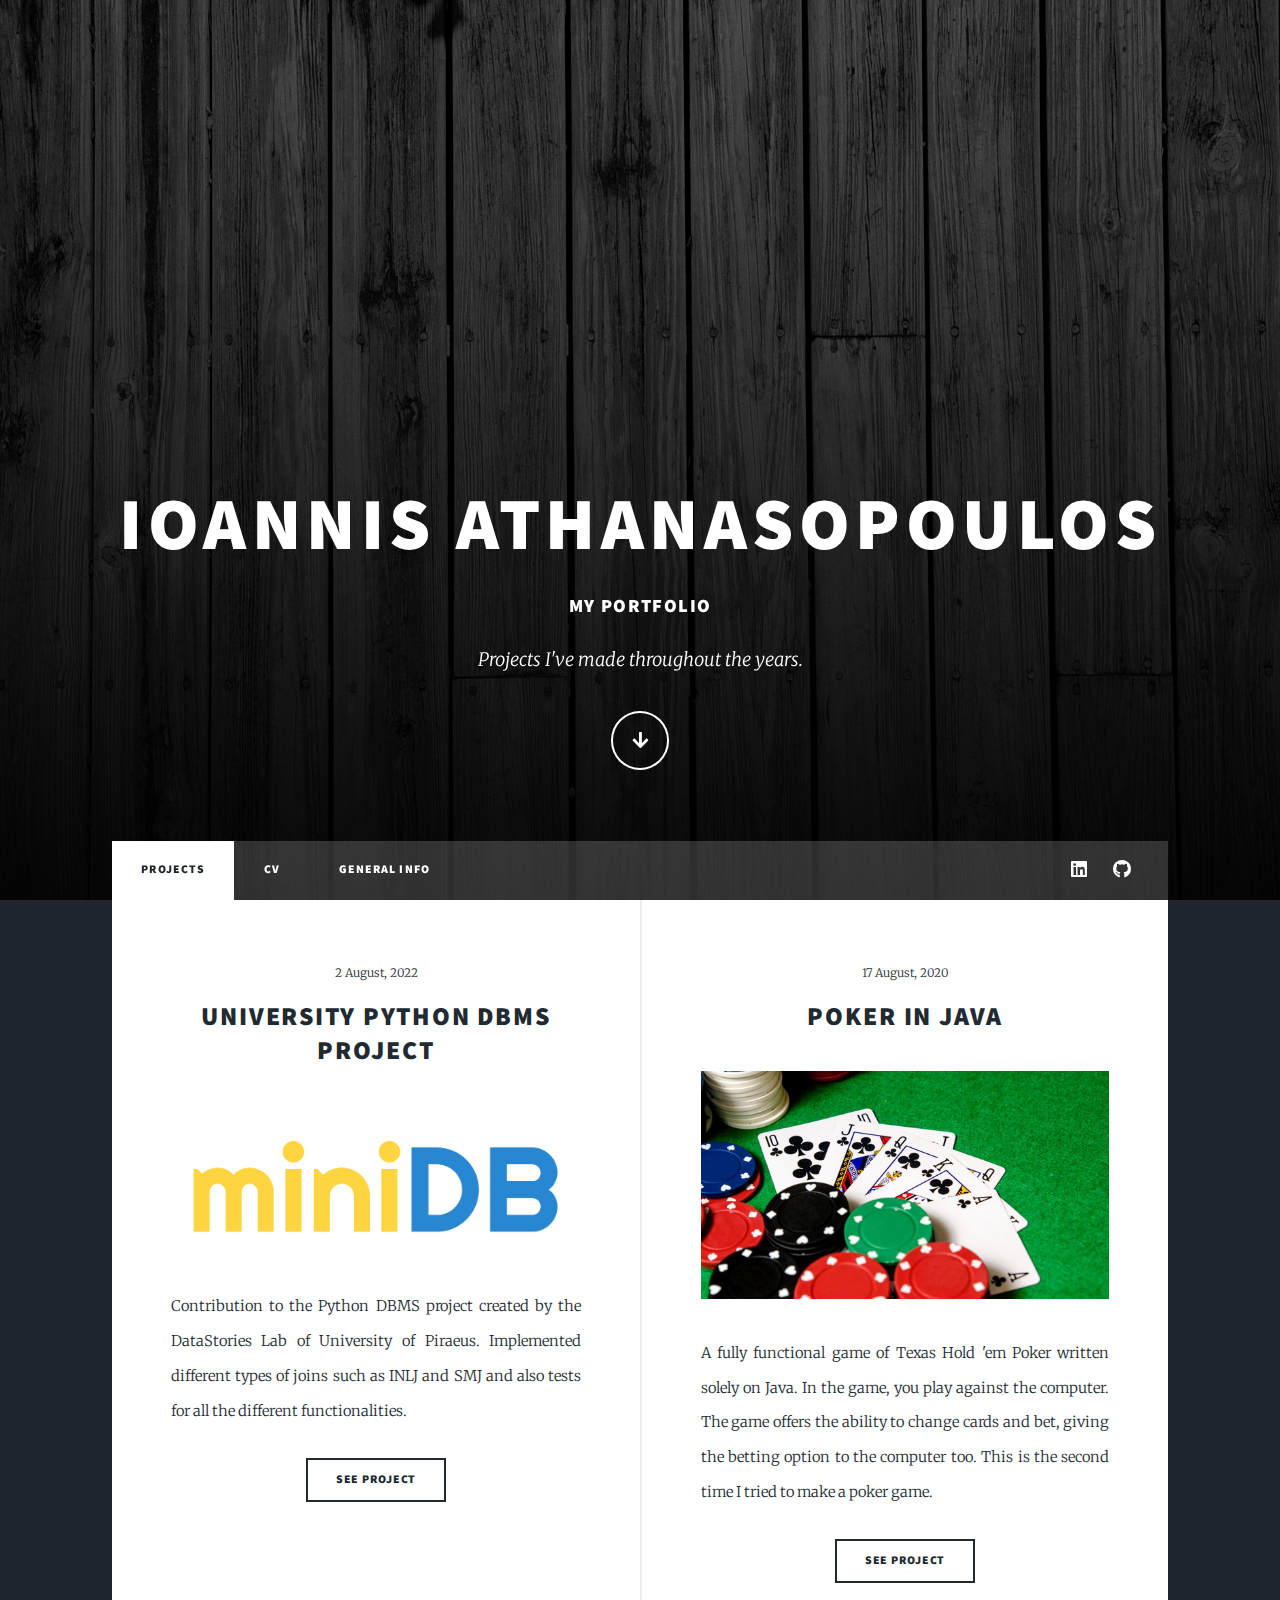
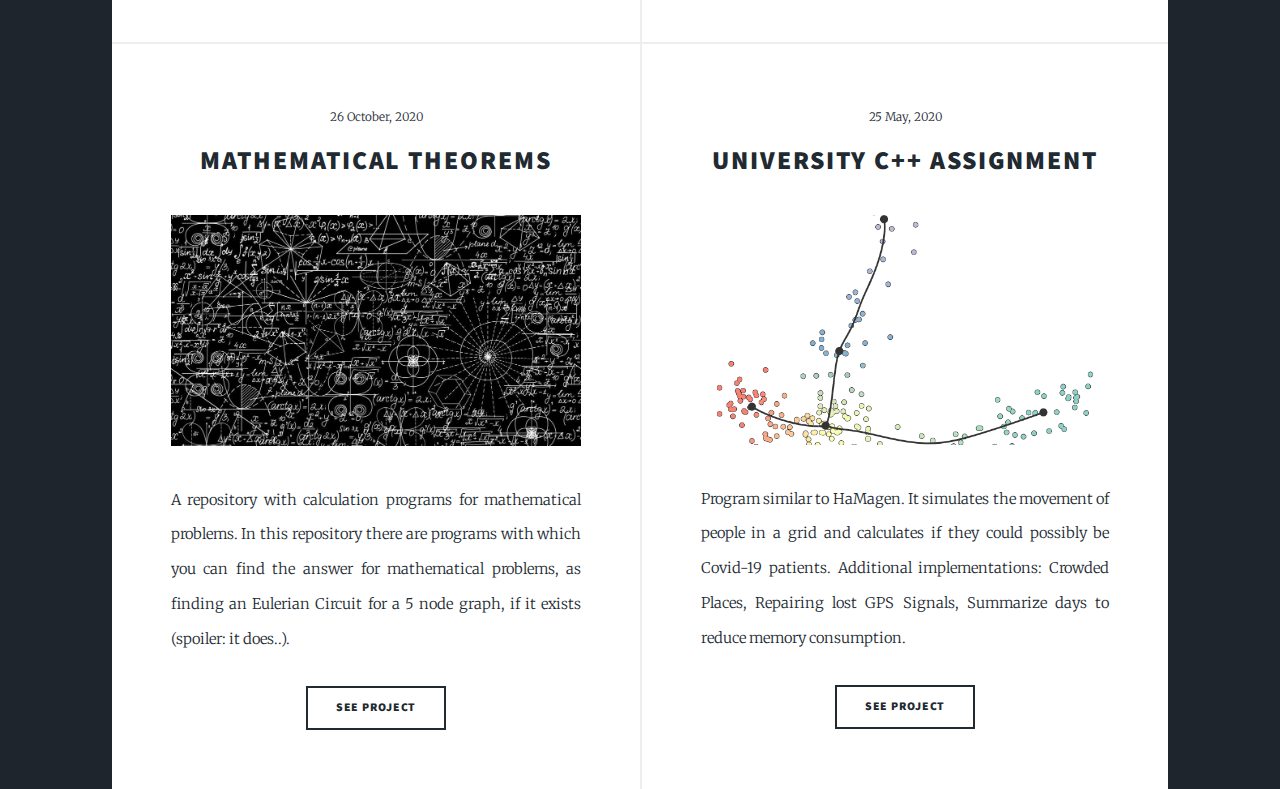
==== index.html @ 4729e1e9 "Update index.html" ====
<!DOCTYPE HTML>
<html>
	<head>
		<title>Ioannis Athanasopoulos</title>
		<meta charset="utf-8" />
		<meta name="viewport" content="width=device-width, initial-scale=1, user-scalable=no" />
		<link rel="stylesheet" href="assets/css/main.css" />
		<noscript><link rel="stylesheet" href="assets/css/noscript.css" /></noscript>
	</head>
	<style type="text/css">
		/* Hide scrollbar for Chrome, Safari and Opera */
		html::-webkit-scrollbar {
		display: none;
		}

		/* Hide scrollbar for IE, Edge and Firefox */
		html {
		-ms-overflow-style: none;  /* IE and Edge */
		scrollbar-width: none;  /* Firefox */
		}
	  </style>
	<body class="is-preload">
			<div id="wrapper" class="fade-in">
					<div id="intro">
						<h1>Ioannis Athanasopoulos</h1>
						<h3>My portfolio</h3>
						<p>Projects I've made throughout the years.</p>
						<ul class="actions">
							<li><a href="#header" class="button icon solid solo fa-arrow-down scrolly">Continue</a></li>
						</ul>
					</div>
				<!-- Header -->
				<header id="header">
					<a href="#email" class="logo">Contact me</a>
				</header>

				<!-- Nav -->
					<nav id="nav">
						<ul class="links">
							<li class="active"><a href="index.html">Projects</a></li>
							<li><a href="cv.html">CV</a></li>
							<li><a href="info.html">General Info</a></li>
						</ul>
						<ul class="icons">
							<li><a href="https://www.linkedin.com/in/ioannis-athanasopoulos-3095201b3/" target="_blank" rel="noopener noreferrer" class="icon brands fa-linkedin"><span class="label">LinkedIn</span></a></li>
							<li><a href="https://github.com/John-Athanasopoulos" target="_blank" rel="noopener noreferrer" class="icon brands fa-github"><span class="label">GitHub</span></a></li>
						</ul>
					</nav>

				<!-- Main -->
					<div id="main">
						<!-- Posts -->
							<section class="posts">
								<article>
									<header>
										<span class="date">2 August, 2022</span>
										<h2><a href="https://github.com/John-Athanasopoulos/miniDB" target="_blank" rel="noopener noreferrer">University Python DBMS Project</a></h2>
									</header>
									<a href="https://github.com/John-Athanasopoulos/miniDB" target="_blank" rel="noopener noreferrer" class="image fit"><img src="images/miniDB.png" alt="" /></a>
									<p>Contribution to the Python DBMS project created by the DataStories Lab of University of Piraeus. Implemented different types of joins such as INLJ and SMJ and also tests for all the different functionalities.</p>
									<ul class="actions special">
										<li><a href="https://github.com/John-Athanasopoulos/miniDB" target="_blank" rel="noopener noreferrer" class="button">See Project</a></li>
									</ul>
								</article>
								<article>
									<header>
										<span class="date">17 August, 2020</span>
										<h2><a href="https://github.com/John-Athanasopoulos/Java-Poker" target="_blank" rel="noopener noreferrer">Poker in Java</h2>
									</header>
									<a href="https://github.com/John-Athanasopoulos/Java-Poker" class="image fit" target="_blank" rel="noopener noreferrer"><img src="images/javapoker.jfif" alt="" /></a>
									<p>A fully functional game of Texas Hold 'em Poker written solely on Java. In the game, you play against the computer. The game offers the ability to change cards and bet, giving the betting option to the computer too. This is the second time I tried to make a poker game.</p>
									<ul class="actions special">
										<li><a href="https://github.com/John-Athanasopoulos/Java-Poker" class="button" target="_blank" rel="noopener noreferrer">See Project</a></li>
									</ul>
								</article>
								<article>
									<header>
										<span class="date">26 October, 2020</span>
										<h2><a href="https://github.com/John-Athanasopoulos/Mathematical-Problems" target="_blank" rel="noopener noreferrer">Mathematical Theorems</a></h2>
									</header>
									<a href="https://github.com/John-Athanasopoulos/Mathematical-Problems" target="_blank" rel="noopener noreferrer" class="image fit"><img src="images/pythonmaths.jfif" alt="" /></a>
									<p>A repository with calculation programs for mathematical problems. In this repository there are programs with which you can find the answer for mathematical problems, as finding an Eulerian Circuit for a 5 node graph, if it exists (spoiler: it does..).</p>
									<ul class="actions special">
										<li><a href="https://github.com/John-Athanasopoulos/Mathematical-Problems" target="_blank" rel="noopener noreferrer" class="button">See Project</a></li>
									</ul>
								</article>
								<article>
									<header>
										<span class="date">25 May, 2020</span>
										<h2><a target="_blank" rel="noopener noreferrer" href="https://github.com/John-Athanasopoulos/Hamagen_copy">University C++ Assignment</a></h2>
									</header>
									<a href="https://github.com/John-Athanasopoulos/Hamagen_copy" target="_blank" rel="noopener noreferrer" class="image fit"><img src="images/cpphamagen.png" alt="" /></a>
									<p>Program similar to HaMagen. It simulates the movement of people in a grid and calculates if they could possibly be Covid-19 patients. Additional implementations: Crowded Places, Repairing lost GPS Signals, Summarize days to reduce memory consumption.</p>
									<ul class="actions special">
										<li><a href="https://github.com/John-Athanasopoulos/Hamagen_copy" target="_blank" rel="noopener noreferrer" class="button">See Project</a></li>
									</ul>
								</article>
							</section>
					</div>
			</div>

		<!-- Scripts -->
			<script>
				var today = new Date();
				var year = today.getFullYear();
				var mes = today.getMonth()+1;
				var dia = today.getDate();
				var fecha =dia+"/"+mes+"/"+year;
				document.getElementById("datetime").innerHTML = fecha.toLocaleString();
			</script>
			<script src="assets/js/jquery.min.js"></script>
			<script src="assets/js/jquery.scrollex.min.js"></script>
			<script src="assets/js/jquery.scrolly.min.js"></script>
			<script src="assets/js/browser.min.js"></script>
			<script src="assets/js/breakpoints.min.js"></script>
			<script src="assets/js/util.js"></script>
			<script src="assets/js/main.js"></script>

	</body>
</html>
---- assets/css/main.css ----
@import url(fontawesome-all.min.css);
@import url("https://fonts.googleapis.com/css?family=Merriweather:300,700,300italic,700italic|Source+Sans+Pro:900");

/*
	Massively by HTML5 UP
	html5up.net | @ajlkn
	Free for personal and commercial use under the CCA 3.0 license (html5up.net/license)
*/

html, body, div, span, applet, object,
iframe, h1, h2, h3, h4, h5, h6, p, blockquote,
pre, a, abbr, acronym, address, big, cite,
code, del, dfn, em, img, ins, kbd, q, s, samp,
small, strike, strong, sub, sup, tt, var, b,
u, i, center, dl, dt, dd, ol, ul, li, fieldset,
form, label, legend, table, caption, tbody,
tfoot, thead, tr, th, td, article, aside,
canvas, details, embed, figure, figcaption,
footer, header, hgroup, menu, nav, output, ruby,
section, summary, time, mark, audio, video {
	margin: 0;
	padding: 0;
	border: 0;
	font-size: 100%;
	font: inherit;
	vertical-align: baseline;}

article, aside, details, figcaption, figure,
footer, header, hgroup, menu, nav, section {
	display: block;}

body {
	line-height: 1;
}

ol, ul {
	list-style: none;
}

blockquote, q {
	quotes: none;
}

	blockquote:before, blockquote:after, q:before, q:after {
		content: '';
		content: none;
	}

table {
	border-collapse: collapse;
	border-spacing: 0;
}

body {
	-webkit-text-size-adjust: none;
}

mark {
	background-color: transparent;
	color: inherit;
}

input::-moz-focus-inner {
	border: 0;
	padding: 0;
}

input, select, textarea {
	-moz-appearance: none;
	-webkit-appearance: none;
	-ms-appearance: none;
	appearance: none;
}

/* Basic */

	@-ms-viewport {
		width: device-width;
	}

	body {
		-ms-overflow-style: scrollbar;
	}

	@media screen and (max-width: 480px) {

		html, body {
			min-width: 320px;
		}

	}

	html {
		box-sizing: border-box;
	}

	*, *:before, *:after {
		box-sizing: inherit;
	}

	body {
		background-color: #1e252d;
	}

		body.is-preload *, body.is-preload *:before, body.is-preload *:after {
			-moz-animation: none !important;
			-webkit-animation: none !important;
			-ms-animation: none !important;
			animation: none !important;
			-moz-transition: none !important;
			-webkit-transition: none !important;
			-ms-transition: none !important;
			transition: none !important;
		}

/* Type */

	html {
		font-size: 16pt;
	}

		@media screen and (max-width: 1680px) {

			html {
				font-size: 12pt;
			}

		}

		@media screen and (max-width: 1280px) {

			html {
				font-size: 11pt;
			}

		}

		@media screen and (max-width: 360px) {

			html {
				font-size: 10pt;
			}

		}

	body {
		color: #212931;
	}

	body, input, select, textarea {
		font-family: "Merriweather", Georgia, serif;
		font-weight: 300;
		font-size: 1rem;
		line-height: 2.375;
	}

	a {
		-moz-transition: color 0.2s ease-in-out, background-color 0.2s ease-in-out, border-color 0.2s ease-in-out, box-shadow 0.2s ease-in-out;
		-webkit-transition: color 0.2s ease-in-out, background-color 0.2s ease-in-out, border-color 0.2s ease-in-out, box-shadow 0.2s ease-in-out;
		-ms-transition: color 0.2s ease-in-out, background-color 0.2s ease-in-out, border-color 0.2s ease-in-out, box-shadow 0.2s ease-in-out;
		transition: color 0.2s ease-in-out, background-color 0.2s ease-in-out, border-color 0.2s ease-in-out, box-shadow 0.2s ease-in-out;
		border-bottom: dotted 1px;
		text-decoration: none;
	}

		a:hover {
			border-bottom-color: transparent;
		}

	strong, b {
		font-weight: 600;
	}

	em, i {
		font-style: italic;
	}

	p {
		text-align: justify;
		margin: 0 0 2rem 0;
	}

	h1, h2, h3, h4, h5, h6 {
		font-family: "Source Sans Pro", Helvetica, sans-serif;
		font-weight: 900;
		line-height: 1.5;
		letter-spacing: 0.075em;
		text-transform: uppercase;
		margin: 0 0 1rem 0;
	}

		h1 a, h2 a, h3 a, h4 a, h5 a, h6 a {
			border-bottom: 0;
			color: inherit;
			text-decoration: none;
		}

	h1 {
		font-size: 4rem;
		line-height: 1.1;
		margin: 0 0 2rem 0;
	}

	h2 {
		font-size: 1.75rem;
		line-height: 1.3;
		margin: 0 0 1.5rem 0;
	}

	h3 {
		font-size: 1.25rem;
		margin: 0 0 1.5rem 0;
	}

	h4 {
		font-size: 1rem;
	}

	h5 {
		font-size: 0.9rem;
	}

	h6 {
		font-size: 0.8rem;
	}

	sub {
		font-size: 0.8rem;
		position: relative;
		top: 0.5rem;
	}

	sup {
		font-size: 0.8rem;
		position: relative;
		top: -0.5rem;
	}

	blockquote {
		border-left: solid 4px;
		font-style: italic;
		margin: 0 0 2rem 0;
		padding: 0.5rem 0 0.5rem 2rem;
	}

	code {
		border: solid 2px;
		font-family: "Courier New", monospace;
		font-size: 0.9rem;
		margin: 0 0.25rem;
		padding: 0.25rem 0.65rem;
	}

	pre {
		-webkit-overflow-scrolling: touch;
		font-family: "Courier New", monospace;
		font-size: 0.9rem;
		margin: 0 0 2rem 0;
	}

		pre code {
			display: block;
			line-height: 1.75;
			padding: 1rem 1.5rem;
			overflow-x: auto;
		}

	hr {
		border: 0;
		border-bottom: solid 2px;
		margin: 3rem 0;
	}

		hr.major {
			margin: 5rem 0;
		}

	.align-left {
		text-align: left;
	}

	.align-center {
		text-align: center;
	}

	.align-right {
		text-align: right;
	}

	input, select, textarea {
		color: #212931;
	}

	a {
		color: #212931;
		border-bottom-color: rgba(33, 41, 49, 0.5);
	}

		a:hover {
			border-bottom-color: transparent;
			color: #18bfef !important;
		}

	strong, b {
		color: #212931;
	}

	h1, h2, h3, h4, h5, h6 {
		color: #212931;
	}

	blockquote {
		border-left-color: #eeeeee;
	}

	code {
		background: rgba(220, 220, 220, 0.25);
		border-color: #eeeeee;
	}

	hr {
		border-bottom-color: #eeeeee;
	}

/* Row */

	.row {
		display: flex;
		flex-wrap: wrap;
		box-sizing: border-box;
		align-items: stretch;
	}

		.row > * {
			box-sizing: border-box;
		}

		.row.gtr-uniform > * > :last-child {
			margin-bottom: 0;
		}

		.row.aln-left {
			justify-content: flex-start;
		}

		.row.aln-center {
			justify-content: center;
		}

		.row.aln-right {
			justify-content: flex-end;
		}

		.row.aln-top {
			align-items: flex-start;
		}

		.row.aln-middle {
			align-items: center;
		}

		.row.aln-bottom {
			align-items: flex-end;
		}

		.row > .imp {
			order: -1;
		}

		.row > .col-1 {
			width: 8.33333%;
		}

		.row > .off-1 {
			margin-left: 8.33333%;
		}

		.row > .col-2 {
			width: 16.66667%;
		}

		.row > .off-2 {
			margin-left: 16.66667%;
		}

		.row > .col-3 {
			width: 25%;
		}

		.row > .off-3 {
			margin-left: 25%;
		}

		.row > .col-4 {
			width: 33.33333%;
		}

		.row > .off-4 {
			margin-left: 33.33333%;
		}

		.row > .col-5 {
			width: 41.66667%;
		}

		.row > .off-5 {
			margin-left: 41.66667%;
		}

		.row > .col-6 {
			width: 50%;
		}

		.row > .off-6 {
			margin-left: 50%;
		}

		.row > .col-7 {
			width: 58.33333%;
		}

		.row > .off-7 {
			margin-left: 58.33333%;
		}

		.row > .col-8 {
			width: 66.66667%;
		}

		.row > .off-8 {
			margin-left: 66.66667%;
		}

		.row > .col-9 {
			width: 75%;
		}

		.row > .off-9 {
			margin-left: 75%;
		}

		.row > .col-10 {
			width: 83.33333%;
		}

		.row > .off-10 {
			margin-left: 83.33333%;
		}

		.row > .col-11 {
			width: 91.66667%;
		}

		.row > .off-11 {
			margin-left: 91.66667%;
		}

		.row > .col-12 {
			width: 100%;
		}

		.row > .off-12 {
			margin-left: 100%;
		}

		.row.gtr-0 {
			margin-top: 0;
			margin-left: 0rem;
		}

			.row.gtr-0 > * {
				padding: 0 0 0 0rem;
			}

			.row.gtr-0.gtr-uniform {
				margin-top: 0rem;
			}

				.row.gtr-0.gtr-uniform > * {
					padding-top: 0rem;
				}

		.row.gtr-25 {
			margin-top: 0;
			margin-left: -0.375rem;
		}

			.row.gtr-25 > * {
				padding: 0 0 0 0.375rem;
			}

			.row.gtr-25.gtr-uniform {
				margin-top: -0.375rem;
			}

				.row.gtr-25.gtr-uniform > * {
					padding-top: 0.375rem;
				}

		.row.gtr-50 {
			margin-top: 0;
			margin-left: -0.75rem;
		}

			.row.gtr-50 > * {
				padding: 0 0 0 0.75rem;
			}

			.row.gtr-50.gtr-uniform {
				margin-top: -0.75rem;
			}

				.row.gtr-50.gtr-uniform > * {
					padding-top: 0.75rem;
				}

		.row {
			margin-top: 0;
			margin-left: -1.5rem;
		}

			.row > * {
				padding: 0 0 0 1.5rem;
			}

			.row.gtr-uniform {
				margin-top: -1.5rem;
			}

				.row.gtr-uniform > * {
					padding-top: 1.5rem;
				}

		.row.gtr-150 {
			margin-top: 0;
			margin-left: -2.25rem;
		}

			.row.gtr-150 > * {
				padding: 0 0 0 2.25rem;
			}

			.row.gtr-150.gtr-uniform {
				margin-top: -2.25rem;
			}

				.row.gtr-150.gtr-uniform > * {
					padding-top: 2.25rem;
				}

		.row.gtr-200 {
			margin-top: 0;
			margin-left: -3rem;
		}

			.row.gtr-200 > * {
				padding: 0 0 0 3rem;
			}

			.row.gtr-200.gtr-uniform {
				margin-top: -3rem;
			}

				.row.gtr-200.gtr-uniform > * {
					padding-top: 3rem;
				}

		@media screen and (max-width: 1680px) {

			.row {
				display: flex;
				flex-wrap: wrap;
				box-sizing: border-box;
				align-items: stretch;
			}

				.row > * {
					box-sizing: border-box;
				}

				.row.gtr-uniform > * > :last-child {
					margin-bottom: 0;
				}

				.row.aln-left {
					justify-content: flex-start;
				}

				.row.aln-center {
					justify-content: center;
				}

				.row.aln-right {
					justify-content: flex-end;
				}

				.row.aln-top {
					align-items: flex-start;
				}

				.row.aln-middle {
					align-items: center;
				}

				.row.aln-bottom {
					align-items: flex-end;
				}

				.row > .imp-xlarge {
					order: -1;
				}

				.row > .col-1-xlarge {
					width: 8.33333%;
				}

				.row > .off-1-xlarge {
					margin-left: 8.33333%;
				}

				.row > .col-2-xlarge {
					width: 16.66667%;
				}

				.row > .off-2-xlarge {
					margin-left: 16.66667%;
				}

				.row > .col-3-xlarge {
					width: 25%;
				}

				.row > .off-3-xlarge {
					margin-left: 25%;
				}

				.row > .col-4-xlarge {
					width: 33.33333%;
				}

				.row > .off-4-xlarge {
					margin-left: 33.33333%;
				}

				.row > .col-5-xlarge {
					width: 41.66667%;
				}

				.row > .off-5-xlarge {
					margin-left: 41.66667%;
				}

				.row > .col-6-xlarge {
					width: 50%;
				}

				.row > .off-6-xlarge {
					margin-left: 50%;
				}

				.row > .col-7-xlarge {
					width: 58.33333%;
				}

				.row > .off-7-xlarge {
					margin-left: 58.33333%;
				}

				.row > .col-8-xlarge {
					width: 66.66667%;
				}

				.row > .off-8-xlarge {
					margin-left: 66.66667%;
				}

				.row > .col-9-xlarge {
					width: 75%;
				}

				.row > .off-9-xlarge {
					margin-left: 75%;
				}

				.row > .col-10-xlarge {
					width: 83.33333%;
				}

				.row > .off-10-xlarge {
					margin-left: 83.33333%;
				}

				.row > .col-11-xlarge {
					width: 91.66667%;
				}

				.row > .off-11-xlarge {
					margin-left: 91.66667%;
				}

				.row > .col-12-xlarge {
					width: 100%;
				}

				.row > .off-12-xlarge {
					margin-left: 100%;
				}

				.row.gtr-0 {
					margin-top: 0;
					margin-left: 0rem;
				}

					.row.gtr-0 > * {
						padding: 0 0 0 0rem;
					}

					.row.gtr-0.gtr-uniform {
						margin-top: 0rem;
					}

						.row.gtr-0.gtr-uniform > * {
							padding-top: 0rem;
						}

				.row.gtr-25 {
					margin-top: 0;
					margin-left: -0.375rem;
				}

					.row.gtr-25 > * {
						padding: 0 0 0 0.375rem;
					}

					.row.gtr-25.gtr-uniform {
						margin-top: -0.375rem;
					}

						.row.gtr-25.gtr-uniform > * {
							padding-top: 0.375rem;
						}

				.row.gtr-50 {
					margin-top: 0;
					margin-left: -0.75rem;
				}

					.row.gtr-50 > * {
						padding: 0 0 0 0.75rem;
					}

					.row.gtr-50.gtr-uniform {
						margin-top: -0.75rem;
					}

						.row.gtr-50.gtr-uniform > * {
							padding-top: 0.75rem;
						}

				.row {
					margin-top: 0;
					margin-left: -1.5rem;
				}

					.row > * {
						padding: 0 0 0 1.5rem;
					}

					.row.gtr-uniform {
						margin-top: -1.5rem;
					}

						.row.gtr-uniform > * {
							padding-top: 1.5rem;
						}

				.row.gtr-150 {
					margin-top: 0;
					margin-left: -2.25rem;
				}

					.row.gtr-150 > * {
						padding: 0 0 0 2.25rem;
					}

					.row.gtr-150.gtr-uniform {
						margin-top: -2.25rem;
					}

						.row.gtr-150.gtr-uniform > * {
							padding-top: 2.25rem;
						}

				.row.gtr-200 {
					margin-top: 0;
					margin-left: -3rem;
				}

					.row.gtr-200 > * {
						padding: 0 0 0 3rem;
					}

					.row.gtr-200.gtr-uniform {
						margin-top: -3rem;
					}

						.row.gtr-200.gtr-uniform > * {
							padding-top: 3rem;
						}

		}

		@media screen and (max-width: 1280px) {

			.row {
				display: flex;
				flex-wrap: wrap;
				box-sizing: border-box;
				align-items: stretch;
			}

				.row > * {
					box-sizing: border-box;
				}

				.row.gtr-uniform > * > :last-child {
					margin-bottom: 0;
				}

				.row.aln-left {
					justify-content: flex-start;
				}

				.row.aln-center {
					justify-content: center;
				}

				.row.aln-right {
					justify-content: flex-end;
				}

				.row.aln-top {
					align-items: flex-start;
				}

				.row.aln-middle {
					align-items: center;
				}

				.row.aln-bottom {
					align-items: flex-end;
				}

				.row > .imp-large {
					order: -1;
				}

				.row > .col-1-large {
					width: 8.33333%;
				}

				.row > .off-1-large {
					margin-left: 8.33333%;
				}

				.row > .col-2-large {
					width: 16.66667%;
				}

				.row > .off-2-large {
					margin-left: 16.66667%;
				}

				.row > .col-3-large {
					width: 25%;
				}

				.row > .off-3-large {
					margin-left: 25%;
				}

				.row > .col-4-large {
					width: 33.33333%;
				}

				.row > .off-4-large {
					margin-left: 33.33333%;
				}

				.row > .col-5-large {
					width: 41.66667%;
				}

				.row > .off-5-large {
					margin-left: 41.66667%;
				}

				.row > .col-6-large {
					width: 50%;
				}

				.row > .off-6-large {
					margin-left: 50%;
				}

				.row > .col-7-large {
					width: 58.33333%;
				}

				.row > .off-7-large {
					margin-left: 58.33333%;
				}

				.row > .col-8-large {
					width: 66.66667%;
				}

				.row > .off-8-large {
					margin-left: 66.66667%;
				}

				.row > .col-9-large {
					width: 75%;
				}

				.row > .off-9-large {
					margin-left: 75%;
				}

				.row > .col-10-large {
					width: 83.33333%;
				}

				.row > .off-10-large {
					margin-left: 83.33333%;
				}

				.row > .col-11-large {
					width: 91.66667%;
				}

				.row > .off-11-large {
					margin-left: 91.66667%;
				}

				.row > .col-12-large {
					width: 100%;
				}

				.row > .off-12-large {
					margin-left: 100%;
				}

				.row.gtr-0 {
					margin-top: 0;
					margin-left: 0rem;
				}

					.row.gtr-0 > * {
						padding: 0 0 0 0rem;
					}

					.row.gtr-0.gtr-uniform {
						margin-top: 0rem;
					}

						.row.gtr-0.gtr-uniform > * {
							padding-top: 0rem;
						}

				.row.gtr-25 {
					margin-top: 0;
					margin-left: -0.375rem;
				}

					.row.gtr-25 > * {
						padding: 0 0 0 0.375rem;
					}

					.row.gtr-25.gtr-uniform {
						margin-top: -0.375rem;
					}

						.row.gtr-25.gtr-uniform > * {
							padding-top: 0.375rem;
						}

				.row.gtr-50 {
					margin-top: 0;
					margin-left: -0.75rem;
				}

					.row.gtr-50 > * {
						padding: 0 0 0 0.75rem;
					}

					.row.gtr-50.gtr-uniform {
						margin-top: -0.75rem;
					}

						.row.gtr-50.gtr-uniform > * {
							padding-top: 0.75rem;
						}

				.row {
					margin-top: 0;
					margin-left: -1.5rem;
				}

					.row > * {
						padding: 0 0 0 1.5rem;
					}

					.row.gtr-uniform {
						margin-top: -1.5rem;
					}

						.row.gtr-uniform > * {
							padding-top: 1.5rem;
						}

				.row.gtr-150 {
					margin-top: 0;
					margin-left: -2.25rem;
				}

					.row.gtr-150 > * {
						padding: 0 0 0 2.25rem;
					}

					.row.gtr-150.gtr-uniform {
						margin-top: -2.25rem;
					}

						.row.gtr-150.gtr-uniform > * {
							padding-top: 2.25rem;
						}

				.row.gtr-200 {
					margin-top: 0;
					margin-left: -3rem;
				}

					.row.gtr-200 > * {
						padding: 0 0 0 3rem;
					}

					.row.gtr-200.gtr-uniform {
						margin-top: -3rem;
					}

						.row.gtr-200.gtr-uniform > * {
							padding-top: 3rem;
						}

		}

		@media screen and (max-width: 980px) {

			.row {
				display: flex;
				flex-wrap: wrap;
				box-sizing: border-box;
				align-items: stretch;
			}

				.row > * {
					box-sizing: border-box;
				}

				.row.gtr-uniform > * > :last-child {
					margin-bottom: 0;
				}

				.row.aln-left {
					justify-content: flex-start;
				}

				.row.aln-center {
					justify-content: center;
				}

				.row.aln-right {
					justify-content: flex-end;
				}

				.row.aln-top {
					align-items: flex-start;
				}

				.row.aln-middle {
					align-items: center;
				}

				.row.aln-bottom {
					align-items: flex-end;
				}

				.row > .imp-medium {
					order: -1;
				}

				.row > .col-1-medium {
					width: 8.33333%;
				}

				.row > .off-1-medium {
					margin-left: 8.33333%;
				}

				.row > .col-2-medium {
					width: 16.66667%;
				}

				.row > .off-2-medium {
					margin-left: 16.66667%;
				}

				.row > .col-3-medium {
					width: 25%;
				}

				.row > .off-3-medium {
					margin-left: 25%;
				}

				.row > .col-4-medium {
					width: 33.33333%;
				}

				.row > .off-4-medium {
					margin-left: 33.33333%;
				}

				.row > .col-5-medium {
					width: 41.66667%;
				}

				.row > .off-5-medium {
					margin-left: 41.66667%;
				}

				.row > .col-6-medium {
					width: 50%;
				}

				.row > .off-6-medium {
					margin-left: 50%;
				}

				.row > .col-7-medium {
					width: 58.33333%;
				}

				.row > .off-7-medium {
					margin-left: 58.33333%;
				}

				.row > .col-8-medium {
					width: 66.66667%;
				}

				.row > .off-8-medium {
					margin-left: 66.66667%;
				}

				.row > .col-9-medium {
					width: 75%;
				}

				.row > .off-9-medium {
					margin-left: 75%;
				}

				.row > .col-10-medium {
					width: 83.33333%;
				}

				.row > .off-10-medium {
					margin-left: 83.33333%;
				}

				.row > .col-11-medium {
					width: 91.66667%;
				}

				.row > .off-11-medium {
					margin-left: 91.66667%;
				}

				.row > .col-12-medium {
					width: 100%;
				}

				.row > .off-12-medium {
					margin-left: 100%;
				}

				.row.gtr-0 {
					margin-top: 0;
					margin-left: 0rem;
				}

					.row.gtr-0 > * {
						padding: 0 0 0 0rem;
					}

					.row.gtr-0.gtr-uniform {
						margin-top: 0rem;
					}

						.row.gtr-0.gtr-uniform > * {
							padding-top: 0rem;
						}

				.row.gtr-25 {
					margin-top: 0;
					margin-left: -0.375rem;
				}

					.row.gtr-25 > * {
						padding: 0 0 0 0.375rem;
					}

					.row.gtr-25.gtr-uniform {
						margin-top: -0.375rem;
					}

						.row.gtr-25.gtr-uniform > * {
							padding-top: 0.375rem;
						}

				.row.gtr-50 {
					margin-top: 0;
					margin-left: -0.75rem;
				}

					.row.gtr-50 > * {
						padding: 0 0 0 0.75rem;
					}

					.row.gtr-50.gtr-uniform {
						margin-top: -0.75rem;
					}

						.row.gtr-50.gtr-uniform > * {
							padding-top: 0.75rem;
						}

				.row {
					margin-top: 0;
					margin-left: -1.5rem;
				}

					.row > * {
						padding: 0 0 0 1.5rem;
					}

					.row.gtr-uniform {
						margin-top: -1.5rem;
					}

						.row.gtr-uniform > * {
							padding-top: 1.5rem;
						}

				.row.gtr-150 {
					margin-top: 0;
					margin-left: -2.25rem;
				}

					.row.gtr-150 > * {
						padding: 0 0 0 2.25rem;
					}

					.row.gtr-150.gtr-uniform {
						margin-top: -2.25rem;
					}

						.row.gtr-150.gtr-uniform > * {
							padding-top: 2.25rem;
						}

				.row.gtr-200 {
					margin-top: 0;
					margin-left: -3rem;
				}

					.row.gtr-200 > * {
						padding: 0 0 0 3rem;
					}

					.row.gtr-200.gtr-uniform {
						margin-top: -3rem;
					}

						.row.gtr-200.gtr-uniform > * {
							padding-top: 3rem;
						}

		}

		@media screen and (max-width: 736px) {

			.row {
				display: flex;
				flex-wrap: wrap;
				box-sizing: border-box;
				align-items: stretch;
			}

				.row > * {
					box-sizing: border-box;
				}

				.row.gtr-uniform > * > :last-child {
					margin-bottom: 0;
				}

				.row.aln-left {
					justify-content: flex-start;
				}

				.row.aln-center {
					justify-content: center;
				}

				.row.aln-right {
					justify-content: flex-end;
				}

				.row.aln-top {
					align-items: flex-start;
				}

				.row.aln-middle {
					align-items: center;
				}

				.row.aln-bottom {
					align-items: flex-end;
				}

				.row > .imp-small {
					order: -1;
				}

				.row > .col-1-small {
					width: 8.33333%;
				}

				.row > .off-1-small {
					margin-left: 8.33333%;
				}

				.row > .col-2-small {
					width: 16.66667%;
				}

				.row > .off-2-small {
					margin-left: 16.66667%;
				}

				.row > .col-3-small {
					width: 25%;
				}

				.row > .off-3-small {
					margin-left: 25%;
				}

				.row > .col-4-small {
					width: 33.33333%;
				}

				.row > .off-4-small {
					margin-left: 33.33333%;
				}

				.row > .col-5-small {
					width: 41.66667%;
				}

				.row > .off-5-small {
					margin-left: 41.66667%;
				}

				.row > .col-6-small {
					width: 50%;
				}

				.row > .off-6-small {
					margin-left: 50%;
				}

				.row > .col-7-small {
					width: 58.33333%;
				}

				.row > .off-7-small {
					margin-left: 58.33333%;
				}

				.row > .col-8-small {
					width: 66.66667%;
				}

				.row > .off-8-small {
					margin-left: 66.66667%;
				}

				.row > .col-9-small {
					width: 75%;
				}

				.row > .off-9-small {
					margin-left: 75%;
				}

				.row > .col-10-small {
					width: 83.33333%;
				}

				.row > .off-10-small {
					margin-left: 83.33333%;
				}

				.row > .col-11-small {
					width: 91.66667%;
				}

				.row > .off-11-small {
					margin-left: 91.66667%;
				}

				.row > .col-12-small {
					width: 100%;
				}

				.row > .off-12-small {
					margin-left: 100%;
				}

				.row.gtr-0 {
					margin-top: 0;
					margin-left: 0rem;
				}

					.row.gtr-0 > * {
						padding: 0 0 0 0rem;
					}

					.row.gtr-0.gtr-uniform {
						margin-top: 0rem;
					}

						.row.gtr-0.gtr-uniform > * {
							padding-top: 0rem;
						}

				.row.gtr-25 {
					margin-top: 0;
					margin-left: -0.375rem;
				}

					.row.gtr-25 > * {
						padding: 0 0 0 0.375rem;
					}

					.row.gtr-25.gtr-uniform {
						margin-top: -0.375rem;
					}

						.row.gtr-25.gtr-uniform > * {
							padding-top: 0.375rem;
						}

				.row.gtr-50 {
					margin-top: 0;
					margin-left: -0.75rem;
				}

					.row.gtr-50 > * {
						padding: 0 0 0 0.75rem;
					}

					.row.gtr-50.gtr-uniform {
						margin-top: -0.75rem;
					}

						.row.gtr-50.gtr-uniform > * {
							padding-top: 0.75rem;
						}

				.row {
					margin-top: 0;
					margin-left: -1.5rem;
				}

					.row > * {
						padding: 0 0 0 1.5rem;
					}

					.row.gtr-uniform {
						margin-top: -1.5rem;
					}

						.row.gtr-uniform > * {
							padding-top: 1.5rem;
						}

				.row.gtr-150 {
					margin-top: 0;
					margin-left: -2.25rem;
				}

					.row.gtr-150 > * {
						padding: 0 0 0 2.25rem;
					}

					.row.gtr-150.gtr-uniform {
						margin-top: -2.25rem;
					}

						.row.gtr-150.gtr-uniform > * {
							padding-top: 2.25rem;
						}

				.row.gtr-200 {
					margin-top: 0;
					margin-left: -3rem;
				}

					.row.gtr-200 > * {
						padding: 0 0 0 3rem;
					}

					.row.gtr-200.gtr-uniform {
						margin-top: -3rem;
					}

						.row.gtr-200.gtr-uniform > * {
							padding-top: 3rem;
						}

		}

		@media screen and (max-width: 480px) {

			.row {
				display: flex;
				flex-wrap: wrap;
				box-sizing: border-box;
				align-items: stretch;
			}

				.row > * {
					box-sizing: border-box;
				}

				.row.gtr-uniform > * > :last-child {
					margin-bottom: 0;
				}

				.row.aln-left {
					justify-content: flex-start;
				}

				.row.aln-center {
					justify-content: center;
				}

				.row.aln-right {
					justify-content: flex-end;
				}

				.row.aln-top {
					align-items: flex-start;
				}

				.row.aln-middle {
					align-items: center;
				}

				.row.aln-bottom {
					align-items: flex-end;
				}

				.row > .imp-xsmall {
					order: -1;
				}

				.row > .col-1-xsmall {
					width: 8.33333%;
				}

				.row > .off-1-xsmall {
					margin-left: 8.33333%;
				}

				.row > .col-2-xsmall {
					width: 16.66667%;
				}

				.row > .off-2-xsmall {
					margin-left: 16.66667%;
				}

				.row > .col-3-xsmall {
					width: 25%;
				}

				.row > .off-3-xsmall {
					margin-left: 25%;
				}

				.row > .col-4-xsmall {
					width: 33.33333%;
				}

				.row > .off-4-xsmall {
					margin-left: 33.33333%;
				}

				.row > .col-5-xsmall {
					width: 41.66667%;
				}

				.row > .off-5-xsmall {
					margin-left: 41.66667%;
				}

				.row > .col-6-xsmall {
					width: 50%;
				}

				.row > .off-6-xsmall {
					margin-left: 50%;
				}

				.row > .col-7-xsmall {
					width: 58.33333%;
				}

				.row > .off-7-xsmall {
					margin-left: 58.33333%;
				}

				.row > .col-8-xsmall {
					width: 66.66667%;
				}

				.row > .off-8-xsmall {
					margin-left: 66.66667%;
				}

				.row > .col-9-xsmall {
					width: 75%;
				}

				.row > .off-9-xsmall {
					margin-left: 75%;
				}

				.row > .col-10-xsmall {
					width: 83.33333%;
				}

				.row > .off-10-xsmall {
					margin-left: 83.33333%;
				}

				.row > .col-11-xsmall {
					width: 91.66667%;
				}

				.row > .off-11-xsmall {
					margin-left: 91.66667%;
				}

				.row > .col-12-xsmall {
					width: 100%;
				}

				.row > .off-12-xsmall {
					margin-left: 100%;
				}

				.row.gtr-0 {
					margin-top: 0;
					margin-left: 0rem;
				}

					.row.gtr-0 > * {
						padding: 0 0 0 0rem;
					}

					.row.gtr-0.gtr-uniform {
						margin-top: 0rem;
					}

						.row.gtr-0.gtr-uniform > * {
							padding-top: 0rem;
						}

				.row.gtr-25 {
					margin-top: 0;
					margin-left: -0.375rem;
				}

					.row.gtr-25 > * {
						padding: 0 0 0 0.375rem;
					}

					.row.gtr-25.gtr-uniform {
						margin-top: -0.375rem;
					}

						.row.gtr-25.gtr-uniform > * {
							padding-top: 0.375rem;
						}

				.row.gtr-50 {
					margin-top: 0;
					margin-left: -0.75rem;
				}

					.row.gtr-50 > * {
						padding: 0 0 0 0.75rem;
					}

					.row.gtr-50.gtr-uniform {
						margin-top: -0.75rem;
					}

						.row.gtr-50.gtr-uniform > * {
							padding-top: 0.75rem;
						}

				.row {
					margin-top: 0;
					margin-left: -1.5rem;
				}

					.row > * {
						padding: 0 0 0 1.5rem;
					}

					.row.gtr-uniform {
						margin-top: -1.5rem;
					}

						.row.gtr-uniform > * {
							padding-top: 1.5rem;
						}

				.row.gtr-150 {
					margin-top: 0;
					margin-left: -2.25rem;
				}

					.row.gtr-150 > * {
						padding: 0 0 0 2.25rem;
					}

					.row.gtr-150.gtr-uniform {
						margin-top: -2.25rem;
					}

						.row.gtr-150.gtr-uniform > * {
							padding-top: 2.25rem;
						}

				.row.gtr-200 {
					margin-top: 0;
					margin-left: -3rem;
				}

					.row.gtr-200 > * {
						padding: 0 0 0 3rem;
					}

					.row.gtr-200.gtr-uniform {
						margin-top: -3rem;
					}

						.row.gtr-200.gtr-uniform > * {
							padding-top: 3rem;
						}

		}

		@media screen and (max-width: 360px) {

			.row {
				display: flex;
				flex-wrap: wrap;
				box-sizing: border-box;
				align-items: stretch;
			}

				.row > * {
					box-sizing: border-box;
				}

				.row.gtr-uniform > * > :last-child {
					margin-bottom: 0;
				}

				.row.aln-left {
					justify-content: flex-start;
				}

				.row.aln-center {
					justify-content: center;
				}

				.row.aln-right {
					justify-content: flex-end;
				}

				.row.aln-top {
					align-items: flex-start;
				}

				.row.aln-middle {
					align-items: center;
				}

				.row.aln-bottom {
					align-items: flex-end;
				}

				.row > .imp-xxsmall {
					order: -1;
				}

				.row > .col-1-xxsmall {
					width: 8.33333%;
				}

				.row > .off-1-xxsmall {
					margin-left: 8.33333%;
				}

				.row > .col-2-xxsmall {
					width: 16.66667%;
				}

				.row > .off-2-xxsmall {
					margin-left: 16.66667%;
				}

				.row > .col-3-xxsmall {
					width: 25%;
				}

				.row > .off-3-xxsmall {
					margin-left: 25%;
				}

				.row > .col-4-xxsmall {
					width: 33.33333%;
				}

				.row > .off-4-xxsmall {
					margin-left: 33.33333%;
				}

				.row > .col-5-xxsmall {
					width: 41.66667%;
				}

				.row > .off-5-xxsmall {
					margin-left: 41.66667%;
				}

				.row > .col-6-xxsmall {
					width: 50%;
				}

				.row > .off-6-xxsmall {
					margin-left: 50%;
				}

				.row > .col-7-xxsmall {
					width: 58.33333%;
				}

				.row > .off-7-xxsmall {
					margin-left: 58.33333%;
				}

				.row > .col-8-xxsmall {
					width: 66.66667%;
				}

				.row > .off-8-xxsmall {
					margin-left: 66.66667%;
				}

				.row > .col-9-xxsmall {
					width: 75%;
				}

				.row > .off-9-xxsmall {
					margin-left: 75%;
				}

				.row > .col-10-xxsmall {
					width: 83.33333%;
				}

				.row > .off-10-xxsmall {
					margin-left: 83.33333%;
				}

				.row > .col-11-xxsmall {
					width: 91.66667%;
				}

				.row > .off-11-xxsmall {
					margin-left: 91.66667%;
				}

				.row > .col-12-xxsmall {
					width: 100%;
				}

				.row > .off-12-xxsmall {
					margin-left: 100%;
				}

				.row.gtr-0 {
					margin-top: 0;
					margin-left: 0rem;
				}

					.row.gtr-0 > * {
						padding: 0 0 0 0rem;
					}

					.row.gtr-0.gtr-uniform {
						margin-top: 0rem;
					}

						.row.gtr-0.gtr-uniform > * {
							padding-top: 0rem;
						}

				.row.gtr-25 {
					margin-top: 0;
					margin-left: -0.375rem;
				}

					.row.gtr-25 > * {
						padding: 0 0 0 0.375rem;
					}

					.row.gtr-25.gtr-uniform {
						margin-top: -0.375rem;
					}

						.row.gtr-25.gtr-uniform > * {
							padding-top: 0.375rem;
						}

				.row.gtr-50 {
					margin-top: 0;
					margin-left: -0.75rem;
				}

					.row.gtr-50 > * {
						padding: 0 0 0 0.75rem;
					}

					.row.gtr-50.gtr-uniform {
						margin-top: -0.75rem;
					}

						.row.gtr-50.gtr-uniform > * {
							padding-top: 0.75rem;
						}

				.row {
					margin-top: 0;
					margin-left: -1.5rem;
				}

					.row > * {
						padding: 0 0 0 1.5rem;
					}

					.row.gtr-uniform {
						margin-top: -1.5rem;
					}

						.row.gtr-uniform > * {
							padding-top: 1.5rem;
						}

				.row.gtr-150 {
					margin-top: 0;
					margin-left: -2.25rem;
				}

					.row.gtr-150 > * {
						padding: 0 0 0 2.25rem;
					}

					.row.gtr-150.gtr-uniform {
						margin-top: -2.25rem;
					}

						.row.gtr-150.gtr-uniform > * {
							padding-top: 2.25rem;
						}

				.row.gtr-200 {
					margin-top: 0;
					margin-left: -3rem;
				}

					.row.gtr-200 > * {
						padding: 0 0 0 3rem;
					}

					.row.gtr-200.gtr-uniform {
						margin-top: -3rem;
					}

						.row.gtr-200.gtr-uniform > * {
							padding-top: 3rem;
						}

		}

/* Box */

	.box {
		border: solid 2px;
		margin-bottom: 2rem;
		padding: 1.5rem;
	}

		.box > :last-child,
		.box > :last-child > :last-child,
		.box > :last-child > :last-child > :last-child {
			margin-bottom: 0;
		}

		.box.alt {
			border: 0;
			border-radius: 0;
			padding: 0;
		}

	.box {
		border-color: #eeeeee;
	}

/* Button */

	input[type="submit"],
	input[type="reset"],
	input[type="button"],
	button,
	.button {
		-moz-appearance: none;
		-webkit-appearance: none;
		-ms-appearance: none;
		appearance: none;
		-moz-transition: background-color 0.2s ease-in-out, box-shadow 0.2s ease-in-out, color 0.2s ease-in-out;
		-webkit-transition: background-color 0.2s ease-in-out, box-shadow 0.2s ease-in-out, color 0.2s ease-in-out;
		-ms-transition: background-color 0.2s ease-in-out, box-shadow 0.2s ease-in-out, color 0.2s ease-in-out;
		transition: background-color 0.2s ease-in-out, box-shadow 0.2s ease-in-out, color 0.2s ease-in-out;
		border: 0;
		border-radius: 0;
		cursor: pointer;
		display: inline-block;
		font-family: "Source Sans Pro", Helvetica, sans-serif;
		font-size: 0.8rem;
		font-weight: 900;
		letter-spacing: 0.075em;
		height: 3rem;
		line-height: 3rem;
		padding: 0 2rem;
		text-align: center;
		text-decoration: none;
		text-transform: uppercase;
		white-space: nowrap;
	}

		input[type="submit"].icon:before,
		input[type="reset"].icon:before,
		input[type="button"].icon:before,
		button.icon:before,
		.button.icon:before {
			margin-right: 0.5rem;
		}

		input[type="submit"].icon.solo,
		input[type="reset"].icon.solo,
		input[type="button"].icon.solo,
		button.icon.solo,
		.button.icon.solo {
			position: relative;
			width: 4rem;
			height: 4rem;
			line-height: 4rem;
			border-radius: 4rem;
			text-indent: 4rem;
			overflow: hidden;
			padding: 0;
			white-space: nowrap;
		}

			input[type="submit"].icon.solo:before,
			input[type="reset"].icon.solo:before,
			input[type="button"].icon.solo:before,
			button.icon.solo:before,
			.button.icon.solo:before {
				position: absolute;
				display: block;
				top: 0;
				left: 0;
				width: inherit;
				height: inherit;
				line-height: inherit;
				font-size: 1.25rem;
				margin-right: 0;
				text-align: center;
				text-indent: 0;
			}

		input[type="submit"].fit,
		input[type="reset"].fit,
		input[type="button"].fit,
		button.fit,
		.button.fit {
			width: 100%;
		}

		input[type="submit"].small,
		input[type="reset"].small,
		input[type="button"].small,
		button.small,
		.button.small {
			font-size: 0.7rem;
			height: 2.5rem;
			line-height: 2.5rem;
			padding: 0 1.5rem;
		}

		input[type="submit"].large,
		input[type="reset"].large,
		input[type="button"].large,
		button.large,
		.button.large {
			font-size: 0.9rem;
			height: 3.5rem;
			line-height: 3.5rem;
			padding: 0 2.75rem;
		}

		@media screen and (max-width: 980px) {

			input[type="submit"],
			input[type="reset"],
			input[type="button"],
			button,
			.button {
				font-size: 0.9rem;
				height: 3.25rem;
				line-height: 3.25rem;
			}

				input[type="submit"].large,
				input[type="reset"].large,
				input[type="button"].large,
				button.large,
				.button.large {
					font-size: 1rem;
					height: 3.75rem;
					line-height: 3.75rem;
				}

		}

		input[type="submit"].disabled, input[type="submit"]:disabled,
		input[type="reset"].disabled,
		input[type="reset"]:disabled,
		input[type="button"].disabled,
		input[type="button"]:disabled,
		button.disabled,
		button:disabled,
		.button.disabled,
		.button:disabled {
			pointer-events: none;
			opacity: 0.25;
		}

	input[type="submit"],
	input[type="reset"],
	input[type="button"],
	button,
	.button {
		background-color: transparent;
		box-shadow: inset 0 0 0 2px #212931;
		color: #212931 !important;
	}

		input[type="submit"]:hover,
		input[type="reset"]:hover,
		input[type="button"]:hover,
		button:hover,
		.button:hover {
			box-shadow: inset 0 0 0 2px #18bfef;
			color: #18bfef !important;
		}

		input[type="submit"].primary,
		input[type="reset"].primary,
		input[type="button"].primary,
		button.primary,
		.button.primary {
			background-color: #212931;
			box-shadow: none;
			color: #ffffff !important;
		}

			input[type="submit"].primary:hover,
			input[type="reset"].primary:hover,
			input[type="button"].primary:hover,
			button.primary:hover,
			.button.primary:hover {
				background-color: #18bfef;
			}

/* Form */

	form {
		margin: 0 0 2rem 0;
	}

		form > :last-child {
			margin-bottom: 0;
		}

		form > .fields {
			display: -moz-flex;
			display: -webkit-flex;
			display: -ms-flex;
			display: flex;
			-moz-flex-wrap: wrap;
			-webkit-flex-wrap: wrap;
			-ms-flex-wrap: wrap;
			flex-wrap: wrap;
			width: calc(100% + 3rem);
			margin: -1.5rem 0 2rem -1.5rem;
		}

			form > .fields > .field {
				-moz-flex-grow: 0;
				-webkit-flex-grow: 0;
				-ms-flex-grow: 0;
				flex-grow: 0;
				-moz-flex-shrink: 0;
				-webkit-flex-shrink: 0;
				-ms-flex-shrink: 0;
				flex-shrink: 0;
				padding: 1.5rem 0 0 1.5rem;
				width: calc(100% - 1.5rem);
			}

				form > .fields > .field.half {
					width: calc(50% - 0.75rem);
				}

				form > .fields > .field.third {
					width: calc(100%/3 - 0.5rem);
				}

				form > .fields > .field.quarter {
					width: calc(25% - 0.375rem);
				}

		@media screen and (max-width: 480px) {

			form > .fields {
				width: calc(100% + 3rem);
				margin: -1.5rem 0 2rem -1.5rem;
			}

				form > .fields > .field {
					padding: 1.5rem 0 0 1.5rem;
					width: calc(100% - 1.5rem);
				}

					form > .fields > .field.half {
						width: calc(100% - 1.5rem);
					}

					form > .fields > .field.third {
						width: calc(100% - 1.5rem);
					}

					form > .fields > .field.quarter {
						width: calc(100% - 1.5rem);
					}

		}

	label {
		display: block;
		font-family: "Source Sans Pro", Helvetica, sans-serif;
		font-weight: 900;
		line-height: 1.5;
		letter-spacing: 0.075em;
		font-size: 0.8rem;
		text-transform: uppercase;
		margin: 0 0 0.75rem 0;
	}

		@media screen and (max-width: 980px) {

			label {
				font-size: 0.9rem;
			}

		}

	input[type="text"],
	input[type="password"],
	input[type="email"],
	select,
	textarea {
		-moz-appearance: none;
		-webkit-appearance: none;
		-ms-appearance: none;
		appearance: none;
		background: transparent;
		border-radius: 0;
		border: solid 2px;
		color: inherit;
		display: block;
		outline: 0;
		padding: 0 1rem;
		text-decoration: none;
		width: 100%;
	}

		input[type="text"]:invalid,
		input[type="password"]:invalid,
		input[type="email"]:invalid,
		select:invalid,
		textarea:invalid {
			box-shadow: none;
		}

	select {
		background-size: 1.25rem;
		background-repeat: no-repeat;
		background-position: calc(100% - 1rem) center;
		height: 3rem;
		padding-right: 3rem;
		text-overflow: ellipsis;
	}

		select:focus::-ms-value {
			background-color: transparent;
		}

		select::-ms-expand {
			display: none;
		}

	input[type="text"],
	input[type="password"],
	input[type="email"],
	select {
		height: 3rem;
	}

	textarea {
		padding: 0.75rem 1rem;
	}

	input[type="checkbox"],
	input[type="radio"] {
		-moz-appearance: none;
		-webkit-appearance: none;
		-ms-appearance: none;
		appearance: none;
		display: block;
		float: left;
		margin-right: -2rem;
		opacity: 0;
		width: 1rem;
		z-index: -1;
	}

		input[type="checkbox"] + label,
		input[type="radio"] + label {
			text-decoration: none;
			cursor: pointer;
			display: inline-block;
			font-size: 1rem;
			letter-spacing: 0;
			font-family: "Merriweather", Georgia, serif;
			text-transform: none;
			font-weight: 300;
			padding-left: 2.8rem;
			padding-right: 1rem;
			position: relative;
		}

			input[type="checkbox"] + label:before,
			input[type="radio"] + label:before {
				-moz-osx-font-smoothing: grayscale;
				-webkit-font-smoothing: antialiased;
				display: inline-block;
				font-style: normal;
				font-variant: normal;
				text-rendering: auto;
				line-height: 1;
				text-transform: none !important;
				font-family: 'Font Awesome 5 Free';
				font-weight: 900;
			}

			input[type="checkbox"] + label:before,
			input[type="radio"] + label:before {
				border-radius: 0;
				border: solid 2px;
				content: '';
				display: inline-block;
				font-size: 0.8rem;
				height: 1.8rem;
				left: 0;
				line-height: 1.65rem;
				position: absolute;
				text-align: center;
				top: -0.125rem;
				width: 1.8rem;
			}

		input[type="checkbox"]:checked + label:before,
		input[type="radio"]:checked + label:before {
			content: '\f00c';
		}

	input[type="checkbox"] + label:before {
		border-radius: 0;
	}

	input[type="radio"] + label:before {
		border-radius: 100%;
	}

	::-webkit-input-placeholder {
		opacity: 1.0;
	}

	:-moz-placeholder {
		opacity: 1.0;
	}

	::-moz-placeholder {
		opacity: 1.0;
	}

	:-ms-input-placeholder {
		opacity: 1.0;
	}

	label {
		color: #212931;
	}

	input[type="text"],
	input[type="password"],
	input[type="email"],
	select,
	textarea {
		border-color: #eeeeee;
	}

		input[type="text"]:focus,
		input[type="password"]:focus,
		input[type="email"]:focus,
		select:focus,
		textarea:focus {
			border-color: #18bfef;
		}

	select {
		background-image: url("data:image/svg+xml;charset=utf8,%3Csvg xmlns='http://www.w3.org/2000/svg' width='40' height='40' preserveAspectRatio='none' viewBox='0 0 40 40'%3E%3Cpath d='M9.4,12.3l10.4,10.4l10.4-10.4c0.2-0.2,0.5-0.4,0.9-0.4c0.3,0,0.6,0.1,0.9,0.4l3.3,3.3c0.2,0.2,0.4,0.5,0.4,0.9 c0,0.4-0.1,0.6-0.4,0.9L20.7,31.9c-0.2,0.2-0.5,0.4-0.9,0.4c-0.3,0-0.6-0.1-0.9-0.4L4.3,17.3c-0.2-0.2-0.4-0.5-0.4-0.9 c0-0.4,0.1-0.6,0.4-0.9l3.3-3.3c0.2-0.2,0.5-0.4,0.9-0.4S9.1,12.1,9.4,12.3z' fill='%23eeeeee' /%3E%3C/svg%3E");
	}

		select option {
			background-color: #ffffff;
			color: #212931;
		}

	.select-wrapper:before {
		color: #eeeeee;
	}

	input[type="checkbox"] + label,
	input[type="radio"] + label {
		color: #212931;
	}

		input[type="checkbox"] + label:before,
		input[type="radio"] + label:before {
			border-color: #eeeeee;
		}

	input[type="checkbox"]:checked + label:before,
	input[type="radio"]:checked + label:before {
		background-color: #212931;
		border-color: #212931;
		color: #ffffff;
	}

	input[type="checkbox"]:focus + label:before,
	input[type="radio"]:focus + label:before {
		border-color: #18bfef;
	}

	::-webkit-input-placeholder {
		color: #909498 !important;
	}

	:-moz-placeholder {
		color: #909498 !important;
	}

	::-moz-placeholder {
		color: #909498 !important;
	}

	:-ms-input-placeholder {
		color: #909498 !important;
	}

	.formerize-placeholder {
		color: #909498 !important;
	}

/* Icon */

	.icon {
		text-decoration: none;
		border-bottom: none;
		position: relative;
	}

		.icon:before {
			-moz-osx-font-smoothing: grayscale;
			-webkit-font-smoothing: antialiased;
			display: inline-block;
			font-style: normal;
			font-variant: normal;
			text-rendering: auto;
			line-height: 1;
			text-transform: none !important;
			font-family: 'Font Awesome 5 Free';
			font-weight: 400;
		}

		.icon > .label {
			display: none;
		}

		.icon:before {
			line-height: inherit;
		}

		.icon.solid:before {
			font-weight: 900;
		}

		.icon.brands:before {
			font-family: 'Font Awesome 5 Brands';
		}

/* Image */

	.image {
		border: 0;
		display: inline-block;
		position: relative;
	}

		.image img {
			display: block;
		}

		.image.left, .image.right {
			max-width: 40%;
		}

			.image.left img, .image.right img {
				width: 100%;
			}

		.image.left {
			float: left;
			margin: 0 2rem 2rem 0;
			top: 0.75rem;
		}

		.image.right {
			float: right;
			margin: 0 0 2rem 2rem;
			top: 0.75rem;
		}

		.image.fit {
			display: block;
			margin: 2.5rem 0;
			width: 100%;
		}

			.image.fit:first-child {
				margin-top: 0;
			}

			.image.fit img {
				width: 100%;
			}

		.image.main {
			display: block;
			margin: 4rem 0;
			width: 100%;
		}

			.image.main:first-child {
				margin-top: 0;
			}

			.image.main img {
				width: 100%;
			}

		@media screen and (max-width: 736px) {

			.image.fit {
				margin: 2rem 0;
			}

			.image.main {
				margin: 2rem 0;
			}

		}

	a.image {
		overflow: hidden;
	}

		a.image img {
			-moz-transition: -moz-transform 0.2s ease-out;
			-webkit-transition: -webkit-transform 0.2s ease-out;
			-ms-transition: -ms-transform 0.2s ease-out;
			transition: transform 0.2s ease-out;
		}

		a.image:hover img {
			-moz-transform: scale(1.05);
			-webkit-transform: scale(1.05);
			-ms-transform: scale(1.05);
			transform: scale(1.05);
		}

/* Actions */

	ul.actions {
		display: -moz-flex;
		display: -webkit-flex;
		display: -ms-flex;
		display: flex;
		cursor: default;
		list-style: none;
		margin-left: -1rem;
		padding-left: 0;
	}

		ul.actions li {
			padding: 0 0 0 1rem;
			vertical-align: middle;
		}

		ul.actions.special {
			-moz-justify-content: center;
			-webkit-justify-content: center;
			-ms-justify-content: center;
			justify-content: center;
			width: 100%;
			margin-left: 0;
		}

			ul.actions.special li:first-child {
				padding-left: 0;
			}

		ul.actions.stacked {
			-moz-flex-direction: column;
			-webkit-flex-direction: column;
			-ms-flex-direction: column;
			flex-direction: column;
			margin-left: 0;
		}

			ul.actions.stacked li {
				padding: 1.3rem 0 0 0;
			}

				ul.actions.stacked li:first-child {
					padding-top: 0;
				}

		ul.actions.fit {
			width: calc(100% + 1rem);
		}

			ul.actions.fit li {
				-moz-flex-grow: 1;
				-webkit-flex-grow: 1;
				-ms-flex-grow: 1;
				flex-grow: 1;
				-moz-flex-shrink: 1;
				-webkit-flex-shrink: 1;
				-ms-flex-shrink: 1;
				flex-shrink: 1;
				width: 100%;
			}

				ul.actions.fit li > * {
					width: 100%;
				}

			ul.actions.fit.stacked {
				width: 100%;
			}

		@media screen and (max-width: 480px) {

			ul.actions:not(.fixed) {
				-moz-flex-direction: column;
				-webkit-flex-direction: column;
				-ms-flex-direction: column;
				flex-direction: column;
				margin-left: 0;
				width: 100% !important;
			}

				ul.actions:not(.fixed) li {
					-moz-flex-grow: 1;
					-webkit-flex-grow: 1;
					-ms-flex-grow: 1;
					flex-grow: 1;
					-moz-flex-shrink: 1;
					-webkit-flex-shrink: 1;
					-ms-flex-shrink: 1;
					flex-shrink: 1;
					padding: 1rem 0 0 0;
					text-align: center;
					width: 100%;
				}

					ul.actions:not(.fixed) li > * {
						width: 100%;
					}

					ul.actions:not(.fixed) li:first-child {
						padding-top: 0;
					}

					ul.actions:not(.fixed) li input[type="submit"],
					ul.actions:not(.fixed) li input[type="reset"],
					ul.actions:not(.fixed) li input[type="button"],
					ul.actions:not(.fixed) li button,
					ul.actions:not(.fixed) li .button {
						width: 100%;
					}

						ul.actions:not(.fixed) li input[type="submit"].icon:before,
						ul.actions:not(.fixed) li input[type="reset"].icon:before,
						ul.actions:not(.fixed) li input[type="button"].icon:before,
						ul.actions:not(.fixed) li button.icon:before,
						ul.actions:not(.fixed) li .button.icon:before {
							margin-left: -0.5rem;
						}

		}

/* Icons */

	ul.icons {
		cursor: default;
		list-style: none;
		padding-left: 0;
	}

		ul.icons li {
			display: inline-block;
			padding: 0 0.5rem 0 0;
			vertical-align: middle;
		}

			ul.icons li:last-child {
				padding-right: 0;
			}

			ul.icons li .icon:before {
				width: 2.25rem;
				height: 2.25rem;
				line-height: 2.25rem;
				display: inline-block;
				text-align: center;
				border-radius: 100%;
				font-size: 1.25rem;
			}

		ul.icons.alt li .icon:before {
			-moz-transition: color 0.2s ease-in-out, background-color 0.2s ease-in-out, border-color 0.2s ease-in-out, box-shadow 0.2s ease-in-out;
			-webkit-transition: color 0.2s ease-in-out, background-color 0.2s ease-in-out, border-color 0.2s ease-in-out, box-shadow 0.2s ease-in-out;
			-ms-transition: color 0.2s ease-in-out, background-color 0.2s ease-in-out, border-color 0.2s ease-in-out, box-shadow 0.2s ease-in-out;
			transition: color 0.2s ease-in-out, background-color 0.2s ease-in-out, border-color 0.2s ease-in-out, box-shadow 0.2s ease-in-out;
			font-size: 1rem;
		}

/* List */

	ol {
		list-style: decimal;
		margin: 0 0 2rem 0;
		padding-left: 1.25rem;
	}

		ol li {
			padding-left: 0.25rem;
		}

	ul {
		list-style: disc;
		margin: 0 0 2rem 0;
		padding-left: 1rem;
	}

		ul li {
			padding-left: 0.5rem;
		}

		ul.divided {
			list-style: none;
			padding-left: 0;
		}

			ul.divided li {
				border-top: solid 1px;
				padding: 0.5rem 0;
			}

				ul.divided li:first-child {
					border-top: 0;
					padding-top: 0;
				}

	dl {
		margin: 0 0 2rem 0;
	}

		dl dt {
			display: block;
			font-weight: 600;
			margin: 0 0 1rem 0;
		}

		dl dd {
			margin-left: 2rem;
		}

	ul.divided li {
		border-top-color: #eeeeee;
	}

	ul.icons li a.icon:hover:before {
		color: #18bfef;
	}

	ul.icons.alt li .icon:before {
		box-shadow: inset 0 0 0 2px #eeeeee;
	}

	ul.icons.alt li a.icon:hover:before {
		box-shadow: inset 0 0 0 2px #18bfef;
	}

/* Section/Article */

	section.special, article.special {
		text-align: center;
	}

	header {
		cursor: default;
	}

		header > .date {
			display: block;
			font-size: 0.8rem;
			height: 1;
			margin: 0 0 1rem 0;
			position: relative;
		}

		header > p {
			font-style: italic;
		}

		header > h1 + p {
			font-size: 1.1rem;
			margin-top: -0.5rem;
			line-height: 2;
		}

		header > h2 + p {
			font-size: 1rem;
			margin-top: -0.75rem;
		}

		header > h3 + p {
			font-size: 0.9rem;
			margin-top: -0.75rem;
		}

		header > h4 + p {
			font-size: 0.8rem;
			margin-top: -0.75rem;
		}

		header.major {
			margin: 0 0 4rem 0;
			text-align: center;
		}

			header.major > :last-child {
				margin-bottom: 0;
			}

			header.major > p {
				margin-top: 0;
				text-align: center;
			}

			header.major > .date {
				font-size: 1rem;
				margin: 0 0 4rem 0;
			}

				header.major > .date:before, header.major > .date:after {
					content: '';
					display: block;
					position: absolute;
					top: 50%;
					width: calc(50% - 6rem);
					border-top: solid 2px;
				}

				header.major > .date:before {
					left: 0;
				}

				header.major > .date:after {
					right: 0;
				}

		@media screen and (max-width: 980px) {

			header br {
				display: none;
			}

		}

		@media screen and (max-width: 736px) {

			header.major {
				margin: 0 0 2rem 0;
			}

		}

	header.major .date:before, header.major .date:after {
		border-top-color: #eeeeee;
	}

/* Table */

	.table-wrapper {
		-webkit-overflow-scrolling: touch;
		overflow-x: auto;
	}

	table {
		margin: 0 0 2rem 0;
		width: 100%;
	}

		table tbody tr {
			border: solid 1px;
			border-left: 0;
			border-right: 0;
		}

		table td {
			padding: 0.75rem 0.75rem;
		}

		table th {
			font-family: "Source Sans Pro", Helvetica, sans-serif;
			font-size: 0.8rem;
			font-weight: 900;
			letter-spacing: 0.075em;
			line-height: 1.5;
			padding: 0 0.75rem 0.75rem 0.75rem;
			text-align: left;
			text-transform: uppercase;
		}

			@media screen and (max-width: 980px) {

				table th {
					font-size: 0.9rem;
				}

			}

		table thead {
			border-bottom: solid 2px;
		}

		table tfoot {
			border-top: solid 2px;
		}

		table.alt {
			border-collapse: separate;
		}

			table.alt tbody tr td {
				border: solid 1px;
				border-left-width: 0;
				border-top-width: 0;
			}

				table.alt tbody tr td:first-child {
					border-left-width: 1px;
				}

			table.alt tbody tr:first-child td {
				border-top-width: 1px;
			}

			table.alt thead {
				border-bottom: 0;
			}

			table.alt tfoot {
				border-top: 0;
			}

	table tbody tr {
		border-color: #eeeeee;
	}

		table tbody tr:nth-child(2n + 1) {
			background-color: rgba(220, 220, 220, 0.25);
		}

	table th {
		color: #212931;
	}

	table thead {
		border-bottom-color: #eeeeee;
	}

	table tfoot {
		border-top-color: #eeeeee;
	}

	table.alt tbody tr td {
		border-color: #eeeeee;
	}

/* Pagination */

	.pagination {
		display: -moz-inline-flex;
		display: -webkit-inline-flex;
		display: -ms-inline-flex;
		display: inline-flex;
		-moz-user-select: none;
		-webkit-user-select: none;
		-ms-user-select: none;
		user-select: none;
		cursor: default;
		list-style: none;
		margin: 0 0 2rem 2px;
		padding: 0;
	}

		.pagination a, .pagination span {
			-moz-transition: background-color 0.2s ease-in-out, border-color 0.2s ease-in-out, box-shadow 0.2s ease-in-out, color 0.2s ease-in-out;
			-webkit-transition: background-color 0.2s ease-in-out, border-color 0.2s ease-in-out, box-shadow 0.2s ease-in-out, color 0.2s ease-in-out;
			-ms-transition: background-color 0.2s ease-in-out, border-color 0.2s ease-in-out, box-shadow 0.2s ease-in-out, color 0.2s ease-in-out;
			transition: background-color 0.2s ease-in-out, border-color 0.2s ease-in-out, box-shadow 0.2s ease-in-out, color 0.2s ease-in-out;
			border: solid 2px;
			display: inline-block;
			font-family: "Source Sans Pro", Helvetica, sans-serif;
			font-size: 0.8rem;
			font-weight: 900;
			height: 3rem;
			letter-spacing: 0.075em;
			line-height: calc(3rem - 4px);
			margin-left: -2px;
			min-width: 3rem;
			position: relative;
			text-align: center;
			text-decoration: none;
			text-transform: uppercase;
		}

		.pagination .next, .pagination .previous {
			text-decoration: none;
			padding: 0 1.75rem;
		}

			.pagination .next:before, .pagination .previous:before {
				-moz-osx-font-smoothing: grayscale;
				-webkit-font-smoothing: antialiased;
				display: inline-block;
				font-style: normal;
				font-variant: normal;
				text-rendering: auto;
				line-height: 1;
				text-transform: none !important;
				font-family: 'Font Awesome 5 Free';
				font-weight: 900;
			}

			.pagination .next:before, .pagination .previous:before {
				display: inline-block;
				color: inherit !important;
				line-height: inherit;
			}

		.pagination .previous:before {
			content: '\f104';
			margin-right: 0.9375em;
		}

		.pagination .next:before {
			content: '\f105';
			float: right;
			margin-left: 0.9375em;
		}

		@media screen and (max-width: 980px) {

			.pagination a, .pagination span {
				font-size: 0.9rem;
			}

		}

		@media screen and (max-width: 480px) {

			.pagination .page, .pagination .extra {
				display: none;
			}

		}

	.pagination a, .pagination span {
		border-color: #eeeeee;
	}

	.pagination a {
		color: #212931 !important;
	}

		.pagination a:hover {
			color: #18bfef !important;
			border-color: #18bfef;
			z-index: 1;
		}

			.pagination a:hover + a,
			.pagination a:hover + span {
				border-left-color: #18bfef;
			}

		.pagination a.active {
			background-color: #eeeeee;
		}

	.pagination span {
		color: #eeeeee;
	}

/* Wrapper */

	#wrapper {
		-moz-transition: opacity 0.5s ease;
		-webkit-transition: opacity 0.5s ease;
		-ms-transition: opacity 0.5s ease;
		transition: opacity 0.5s ease;
		position: relative;
		z-index: 1;
		overflow: hidden;
	}

		#wrapper > .bg {
			position: absolute;
			top: 0;
			left: 0;
			width: 100%;
			height: 100%;
			background-color: #212931;
			background-image: url("../../images/overlay.png"), linear-gradient(0deg, rgba(0, 0, 0, 0.1), rgba(0, 0, 0, 0.1)), url("../../images/bg.jpg");
			background-size: auto,								auto,														100% auto;
			background-position: center,								center,														top center;
			background-repeat: repeat,								no-repeat,													no-repeat;
			background-attachment: scroll,								scroll,														scroll;
			z-index: -1;
		}

			#wrapper > .bg.fixed {
				position: fixed;
				width: 100vw;
				height: 100vh;
			}

		#wrapper.fade-in:before {
			pointer-events: none;
			-moz-transition: opacity 1s ease-in-out;
			-webkit-transition: opacity 1s ease-in-out;
			-ms-transition: opacity 1s ease-in-out;
			transition: opacity 1s ease-in-out;
			-moz-transition-delay: 0.75s;
			-webkit-transition-delay: 0.75s;
			-ms-transition-delay: 0.75s;
			transition-delay: 0.75s;
			background: #1e252d;
			content: '';
			display: block;
			height: 100%;
			left: 0;
			opacity: 0;
			position: fixed;
			top: 0;
			width: 100%;
		}

		body.is-preload #wrapper.fade-in:before {
			opacity: 1;
		}

		@media screen and (orientation: portrait) {

			#wrapper > .bg {
				background-size: auto,								auto,														auto 175%;
			}

		}

/* Intro */

	#intro {
		color: #ffffff;
		padding: 8rem 4rem 6rem 4rem ;
		-moz-align-items: center;
		-webkit-align-items: center;
		-ms-align-items: center;
		align-items: center;
		display: -moz-flex;
		display: -webkit-flex;
		display: -ms-flex;
		display: flex;
		-moz-flex-direction: column;
		-webkit-flex-direction: column;
		-ms-flex-direction: column;
		flex-direction: column;
		-moz-justify-content: -moz-flex-end;
		-webkit-justify-content: -webkit-flex-end;
		-ms-justify-content: -ms-flex-end;
		justify-content: flex-end;
		-moz-transition: opacity 1s ease, -moz-transform 1s ease;
		-webkit-transition: opacity 1s ease, -webkit-transform 1s ease;
		-ms-transition: opacity 1s ease, -ms-transform 1s ease;
		transition: opacity 1s ease, transform 1s ease;
		position: relative;
		cursor: default;
		text-align: center;
		z-index: 1;
		min-height: 100vh;
	}

		#intro input, #intro select, #intro textarea {
			color: #ffffff;
		}

		#intro a {
			color: #ffffff;
			border-bottom-color: rgba(255, 255, 255, 0.5);
		}

			#intro a:hover {
				border-bottom-color: transparent;
				color: #18bfef !important;
			}

		#intro strong, #intro b {
			color: #ffffff;
		}

		#intro h1, #intro h2, #intro h3, #intro h4, #intro h5, #intro h6 {
			color: #ffffff;
		}

		#intro blockquote {
			border-left-color: #ffffff;
		}

		#intro code {
			background: rgba(255, 255, 255, 0.075);
			border-color: #ffffff;
		}

		#intro hr {
			border-bottom-color: #ffffff;
		}

		#intro input[type="submit"],
		#intro input[type="reset"],
		#intro input[type="button"],
		#intro button,
		#intro .button {
			background-color: transparent;
			box-shadow: inset 0 0 0 2px #ffffff;
			color: #ffffff !important;
		}

			#intro input[type="submit"]:hover,
			#intro input[type="reset"]:hover,
			#intro input[type="button"]:hover,
			#intro button:hover,
			#intro .button:hover {
				box-shadow: inset 0 0 0 2px #18bfef;
				color: #18bfef !important;
			}

			#intro input[type="submit"].primary,
			#intro input[type="reset"].primary,
			#intro input[type="button"].primary,
			#intro button.primary,
			#intro .button.primary {
				background-color: #ffffff;
				box-shadow: none;
				color: #1e252d !important;
			}

				#intro input[type="submit"].primary:hover,
				#intro input[type="reset"].primary:hover,
				#intro input[type="button"].primary:hover,
				#intro button.primary:hover,
				#intro .button.primary:hover {
					background-color: #18bfef;
				}

		#intro h1 {
			font-size: 5rem;
			line-height: 1;
		}

		#intro p {
			font-size: 1.25rem;
			font-style: italic;
			margin-top: -0.25rem;
			text-align: center;
		}

		#intro + #header {
			margin-top: -20rem;
		}

			#intro + #header .logo {
				-moz-transform: translateY(2rem);
				-webkit-transform: translateY(2rem);
				-ms-transform: translateY(2rem);
				transform: translateY(2rem);
				opacity: 0;
				visibility: hidden;
			}

		#intro.hidden {
			pointer-events: none;
			-moz-transform: translateY(2rem);
			-webkit-transform: translateY(2rem);
			-ms-transform: translateY(2rem);
			transform: translateY(2rem);
			-moz-transition: opacity 0.5s ease, -moz-transform 0.5s ease, visibility 0.5s;
			-webkit-transition: opacity 0.5s ease, -webkit-transform 0.5s ease, visibility 0.5s;
			-ms-transition: opacity 0.5s ease, -ms-transform 0.5s ease, visibility 0.5s;
			transition: opacity 0.5s ease, transform 0.5s ease, visibility 0.5s;
			opacity: 0;
			visibility: hidden;
		}

			#intro.hidden + #header .logo {
				-moz-transform: translateY(0);
				-webkit-transform: translateY(0);
				-ms-transform: translateY(0);
				transform: translateY(0);
				opacity: 1;
				visibility: visible;
			}

		body.is-preload #intro {
			-moz-transform: translateY(2rem);
			-webkit-transform: translateY(2rem);
			-ms-transform: translateY(2rem);
			transform: translateY(2rem);
			opacity: 0;
		}

			body.is-preload #intro:not(.hidden) + #header + #nav {
				-moz-transform: translateY(4rem);
				-webkit-transform: translateY(4rem);
				-ms-transform: translateY(4rem);
				transform: translateY(4rem);
				opacity: 0;
			}

		@media screen and (max-width: 980px) {

			#intro {
				padding: 4rem 4rem 2rem 4rem ;
				min-height: 90vh;
			}

				#intro p br {
					display: none;
				}

				#intro + #header {
					margin-top: -14rem;
				}

		}

		@media screen and (max-width: 736px) {

			#intro {
				padding: 3rem 2rem 1rem 2rem ;
				min-height: 80vh;
			}

				#intro h1 {
					font-size: 3.25rem;
					line-height: 1.1;
					margin-bottom: 1rem;
				}

				#intro p {
					font-size: 1rem;
					margin-top: 0rem;
				}

				#intro .actions {
					display: none;
				}

		}

/* Header */

	#header {
		color: #ffffff;
		-moz-align-items: center;
		-webkit-align-items: center;
		-ms-align-items: center;
		align-items: center;
		display: -moz-flex;
		display: -webkit-flex;
		display: -ms-flex;
		display: flex;
		-moz-flex-direction: column;
		-webkit-flex-direction: column;
		-ms-flex-direction: column;
		flex-direction: column;
		-moz-justify-content: -moz-flex-end;
		-webkit-justify-content: -webkit-flex-end;
		-ms-justify-content: -ms-flex-end;
		justify-content: flex-end;
		pointer-events: none;
		-moz-user-select: none;
		-webkit-user-select: none;
		-ms-user-select: none;
		user-select: none;
		height: 20rem;
		padding-bottom: 8rem;
		position: relative;
		text-align: center;
		z-index: 2;
	}

		#header input, #header select, #header textarea {
			color: #ffffff;
		}

		#header a {
			color: #ffffff;
			border-bottom-color: rgba(255, 255, 255, 0.5);
		}

			#header a:hover {
				border-bottom-color: transparent;
				color: #18bfef !important;
			}

		#header strong, #header b {
			color: #ffffff;
		}

		#header h1, #header h2, #header h3, #header h4, #header h5, #header h6 {
			color: #ffffff;
		}

		#header blockquote {
			border-left-color: #ffffff;
		}

		#header code {
			background: rgba(255, 255, 255, 0.075);
			border-color: #ffffff;
		}

		#header hr {
			border-bottom-color: #ffffff;
		}

		#header .logo {
			-moz-transition: border-color 0.2s ease-in-out, color 0.2s ease-in-out, opacity 0.5s ease, -moz-transform 0.5s ease, visibility 0.5s;
			-webkit-transition: border-color 0.2s ease-in-out, color 0.2s ease-in-out, opacity 0.5s ease, -webkit-transform 0.5s ease, visibility 0.5s;
			-ms-transition: border-color 0.2s ease-in-out, color 0.2s ease-in-out, opacity 0.5s ease, -ms-transform 0.5s ease, visibility 0.5s;
			transition: border-color 0.2s ease-in-out, color 0.2s ease-in-out, opacity 0.5s ease, transform 0.5s ease, visibility 0.5s;
			pointer-events: auto;
			border-style: solid;
			border-color: #ffffff;
			border-width: 5px !important;
			font-family: "Source Sans Pro", Helvetica, sans-serif;
			font-size: 2.25rem;
			font-weight: 900;
			letter-spacing: 0.075em;
			line-height: 1;
			padding: 1rem 1.75rem;
			text-transform: uppercase;
			visibility: visible;
		}

			#header .logo:hover {
				border-color: #18bfef !important;
				color: #18bfef !important;
			}

		@media screen and (max-width: 980px) {

			#header {
				height: 14rem;
				padding-bottom: 4rem;
			}

		}

		@media screen and (max-width: 736px) {

			#header {
				padding-bottom: 3rem;
			}

				#header .logo {
					font-size: 1.75rem;
					border-width: 3px !important;
				}

		}

/* Nav */

	#nav {
		color: #ffffff;
		display: -moz-flex;
		display: -webkit-flex;
		display: -ms-flex;
		display: flex;
		-moz-transition: -moz-transform 1s ease, opacity 1s ease;
		-webkit-transition: -webkit-transform 1s ease, opacity 1s ease;
		-ms-transition: -ms-transform 1s ease, opacity 1s ease;
		transition: transform 1s ease, opacity 1s ease;
		background: rgba(255, 255, 255, 0.175);
		height: 4rem;
		line-height: 4rem;
		margin: -4rem auto 0 auto;
		overflow: hidden;
		padding: 0 2rem 0 0;
		position: relative;
		width: calc(100% - 4rem);
		max-width: 72rem;
		z-index: 2;
	}

		#nav ul.divided li {
			border-top-color: #ffffff;
		}

		#nav ul.icons li a.icon:hover:before {
			color: #18bfef;
		}

		#nav ul.icons.alt li .icon:before {
			box-shadow: inset 0 0 0 2px #ffffff;
		}

		#nav ul.icons.alt li a.icon:hover:before {
			box-shadow: inset 0 0 0 2px #18bfef;
		}

		#nav input, #nav select, #nav textarea {
			color: #ffffff;
		}

		#nav a {
			color: #ffffff;
			border-bottom-color: rgba(255, 255, 255, 0.5);
		}

			#nav a:hover {
				border-bottom-color: transparent;
				color: #18bfef !important;
			}

		#nav strong, #nav b {
			color: #ffffff;
		}

		#nav h1, #nav h2, #nav h3, #nav h4, #nav h5, #nav h6 {
			color: #ffffff;
		}

		#nav blockquote {
			border-left-color: #ffffff;
		}

		#nav code {
			background: rgba(255, 255, 255, 0.075);
			border-color: #ffffff;
		}

		#nav hr {
			border-bottom-color: #ffffff;
		}

		#nav ul.links {
			display: -moz-flex;
			display: -webkit-flex;
			display: -ms-flex;
			display: flex;
			-moz-flex-grow: 1;
			-webkit-flex-grow: 1;
			-ms-flex-grow: 1;
			flex-grow: 1;
			-moz-flex-shrink: 1;
			-webkit-flex-shrink: 1;
			-ms-flex-shrink: 1;
			flex-shrink: 1;
			font-family: "Source Sans Pro", Helvetica, sans-serif;
			font-weight: 900;
			letter-spacing: 0.075em;
			list-style: none;
			margin-bottom: 0;
			padding-left: 0;
			text-transform: uppercase;
		}

			#nav ul.links li {
				display: block;
				padding-left: 0;
			}

				#nav ul.links li a {
					-moz-transition: background-color 0.2s ease-in-out, color 0.2s ease-in-out;
					-webkit-transition: background-color 0.2s ease-in-out, color 0.2s ease-in-out;
					-ms-transition: background-color 0.2s ease-in-out, color 0.2s ease-in-out;
					transition: background-color 0.2s ease-in-out, color 0.2s ease-in-out;
					display: block;
					font-size: 0.8rem;
					outline: none;
					padding: 0 2rem;
				}

					#nav ul.links li a:hover {
						color: inherit !important;
						background-color: rgba(255, 255, 255, 0.1);
					}

				#nav ul.links li.active {
					background-color: #ffffff;
				}

					#nav ul.links li.active a {
						color: #1e252d;
					}

						#nav ul.links li.active a:hover {
							color: #18bfef !important;
						}

		#nav ul.icons {
			-moz-flex-grow: 0;
			-webkit-flex-grow: 0;
			-ms-flex-grow: 0;
			flex-grow: 0;
			-moz-flex-shrink: 0;
			-webkit-flex-shrink: 0;
			-ms-flex-shrink: 0;
			flex-shrink: 0;
			margin-bottom: 0;
		}

		@media screen and (max-width: 980px) {

			#nav {
				display: none;
			}

		}

/* Main */

	#main {
		background-color: #ffffff;
		position: relative;
		margin: 0 auto;
		width: calc(100% - 4rem);
		max-width: 72rem;
		z-index: 2;
	}

		#main > * {
			padding: 4rem 4rem 2rem 4rem ;
			border-top: solid 2px #eeeeee;
			margin: 0;
		}

			#main > *:first-child {
				border-top: 0;
			}

		#main > footer {
			text-align: center;
		}

		#main > .post {
			padding: 8rem 8rem 6rem 8rem ;
		}

			#main > .post header.major > .date {
				margin-top: -2rem;
			}

			#main > .post header.major > h1, #main > .post header.major h2 {
				font-size: 4rem;
				line-height: 1.1;
				margin: 0 0 2rem 0;
			}

			#main > .post.featured {
				text-align: center;
			}

			@media screen and (max-width: 1280px) {

				#main > .post {
					padding: 6rem 4rem 4rem 4rem ;
				}

			}

			@media screen and (max-width: 736px) {

				#main > .post {
					padding: 4rem 2rem 2rem 2rem ;
				}

					#main > .post header.major > .date {
						margin-top: -1rem;
						margin-bottom: 2rem;
					}

					#main > .post header.major > h1, #main > .post header.major h2 {
						font-size: 2.5rem;
						line-height: 1.2;
						margin: 0 0 1.5rem 0;
					}

			}

		#main > .posts {
			display: -moz-flex;
			display: -webkit-flex;
			display: -ms-flex;
			display: flex;
			-moz-flex-wrap: wrap;
			-webkit-flex-wrap: wrap;
			-ms-flex-wrap: wrap;
			flex-wrap: wrap;
			-moz-align-items: -moz-stretch;
			-webkit-align-items: -webkit-stretch;
			-ms-align-items: -ms-stretch;
			align-items: stretch;
			text-align: center;
			width: 100%;
			padding: 0;
		}

			#main > .posts > * {
				-moz-flex-shrink: 1;
				-webkit-flex-shrink: 1;
				-ms-flex-shrink: 1;
				flex-shrink: 1;
				-moz-flex-grow: 0;
				-webkit-flex-grow: 0;
				-ms-flex-grow: 0;
				flex-grow: 0;
			}

			#main > .posts > * {
				width: 50%;
			}

			#main > .posts > * {
				padding: 4rem;
				width: 50%;
			}

			#main > .posts > article {
				border-color: #eeeeee;
				border-left-width: 2px;
				border-style: solid;
				border-top-width: 2px;
				text-align: center;
			}

				#main > .posts > article > :last-child {
					margin-bottom: 0;
				}

				#main > .posts > article:nth-child(2n - 1) {
					border-left-width: 0;
				}

				#main > .posts > article:nth-child(-n + 2) {
					border-top-width: 0;
				}

			@media screen and (max-width: 980px) {

				#main > .posts > * {
					width: 50%;
				}

				#main > .posts > * {
					padding: 2.5rem;
					width: 50%;
				}

			}

			@media screen and (max-width: 736px) {

				#main > .posts > * {
					width: 100%;
				}

				#main > .posts > * {
					padding: 2rem;
					width: 100%;
				}

				#main > .posts > article:nth-child(2n - 1) {
					border-left-width: 2px;
				}

				#main > .posts > article:nth-child(-n + 2) {
					border-top-width: 2px;
				}

				#main > .posts > article:nth-child(n) {
					border-left-width: 0;
				}

				#main > .posts > article:nth-child(-n + 1) {
					border-top-width: 0;
				}

				#main > .posts > article .image {
					max-width: 25rem;
					margin-left: auto;
					margin-right: auto;
				}

			}

		@media screen and (max-width: 736px) {

			#main > * {
				padding: 2rem 2rem 0.1rem 2rem ;
			}

		}

		@media screen and (max-width: 480px) {

			#main {
				width: 100%;
			}

		}

/* Footer */

	#footer {
		color: #717981;
		display: -moz-flex;
		display: -webkit-flex;
		display: -ms-flex;
		display: flex;
		background-color: #f5f5f5;
		color: #909498;
		cursor: default;
		position: relative;
		margin: 0 auto;
		width: calc(100% - 4rem);
		max-width: 72rem;
		z-index: 2;
	}

		#footer input, #footer select, #footer textarea {
			color: #717981;
		}

		#footer a {
			color: #717981;
			border-bottom-color: rgba(113, 121, 129, 0.5);
		}

			#footer a:hover {
				border-bottom-color: transparent;
				color: #18bfef !important;
			}

		#footer strong, #footer b {
			color: #717981;
		}

		#footer h1, #footer h2, #footer h3, #footer h4, #footer h5, #footer h6 {
			color: #717981;
		}

		#footer blockquote {
			border-left-color: #e2e2e2;
		}

		#footer code {
			background: rgba(220, 220, 220, 0.5);
			border-color: #e2e2e2;
		}

		#footer hr {
			border-bottom-color: #e2e2e2;
		}

		#footer .box {
			border-color: #e2e2e2;
		}

		#footer input[type="submit"],
		#footer input[type="reset"],
		#footer input[type="button"],
		#footer button,
		#footer .button {
			background-color: transparent;
			box-shadow: inset 0 0 0 2px #717981;
			color: #717981 !important;
		}

			#footer input[type="submit"]:hover,
			#footer input[type="reset"]:hover,
			#footer input[type="button"]:hover,
			#footer button:hover,
			#footer .button:hover {
				box-shadow: inset 0 0 0 2px #18bfef;
				color: #18bfef !important;
			}

			#footer input[type="submit"].primary,
			#footer input[type="reset"].primary,
			#footer input[type="button"].primary,
			#footer button.primary,
			#footer .button.primary {
				background-color: #717981;
				box-shadow: none;
				color: #f5f5f5 !important;
			}

				#footer input[type="submit"].primary:hover,
				#footer input[type="reset"].primary:hover,
				#footer input[type="button"].primary:hover,
				#footer button.primary:hover,
				#footer .button.primary:hover {
					background-color: #18bfef;
				}

		#footer label {
			color: #717981;
		}

		#footer input[type="text"],
		#footer input[type="password"],
		#footer input[type="email"],
		#footer select,
		#footer textarea {
			border-color: #e2e2e2;
		}

			#footer input[type="text"]:focus,
			#footer input[type="password"]:focus,
			#footer input[type="email"]:focus,
			#footer select:focus,
			#footer textarea:focus {
				border-color: #18bfef;
			}

		#footer select {
			background-image: url("data:image/svg+xml;charset=utf8,%3Csvg xmlns='http://www.w3.org/2000/svg' width='40' height='40' preserveAspectRatio='none' viewBox='0 0 40 40'%3E%3Cpath d='M9.4,12.3l10.4,10.4l10.4-10.4c0.2-0.2,0.5-0.4,0.9-0.4c0.3,0,0.6,0.1,0.9,0.4l3.3,3.3c0.2,0.2,0.4,0.5,0.4,0.9 c0,0.4-0.1,0.6-0.4,0.9L20.7,31.9c-0.2,0.2-0.5,0.4-0.9,0.4c-0.3,0-0.6-0.1-0.9-0.4L4.3,17.3c-0.2-0.2-0.4-0.5-0.4-0.9 c0-0.4,0.1-0.6,0.4-0.9l3.3-3.3c0.2-0.2,0.5-0.4,0.9-0.4S9.1,12.1,9.4,12.3z' fill='%23e2e2e2' /%3E%3C/svg%3E");
		}

			#footer select option {
				background-color: #f5f5f5;
				color: #717981;
			}

		#footer .select-wrapper:before {
			color: #e2e2e2;
		}

		#footer input[type="checkbox"] + label,
		#footer input[type="radio"] + label {
			color: #717981;
		}

			#footer input[type="checkbox"] + label:before,
			#footer input[type="radio"] + label:before {
				border-color: #e2e2e2;
			}

		#footer input[type="checkbox"]:checked + label:before,
		#footer input[type="radio"]:checked + label:before {
			background-color: #717981;
			border-color: #717981;
			color: #f5f5f5;
		}

		#footer input[type="checkbox"]:focus + label:before,
		#footer input[type="radio"]:focus + label:before {
			border-color: #18bfef;
		}

		#footer ::-webkit-input-placeholder {
			color: #b3b7bb !important;
		}

		#footer :-moz-placeholder {
			color: #b3b7bb !important;
		}

		#footer ::-moz-placeholder {
			color: #b3b7bb !important;
		}

		#footer :-ms-input-placeholder {
			color: #b3b7bb !important;
		}

		#footer .formerize-placeholder {
			color: #b3b7bb !important;
		}

		#footer ul.divided li {
			border-top-color: #e2e2e2;
		}

		#footer ul.icons li a.icon:hover:before {
			color: #18bfef;
		}

		#footer ul.icons.alt li .icon:before {
			box-shadow: inset 0 0 0 2px #e2e2e2;
		}

		#footer ul.icons.alt li a.icon:hover:before {
			box-shadow: inset 0 0 0 2px #18bfef;
		}

		#footer header.major .date:before, #footer header.major .date:after {
			border-top-color: #e2e2e2;
		}

		#footer table tbody tr {
			border-color: #e2e2e2;
		}

			#footer table tbody tr:nth-child(2n + 1) {
				background-color: rgba(220, 220, 220, 0.5);
			}

		#footer table th {
			color: #717981;
		}

		#footer table thead {
			border-bottom-color: #e2e2e2;
		}

		#footer table tfoot {
			border-top-color: #e2e2e2;
		}

		#footer table.alt tbody tr td {
			border-color: #e2e2e2;
		}

		#footer .pagination a, #footer .pagination span {
			border-color: #e2e2e2;
		}

		#footer .pagination a {
			color: #717981 !important;
		}

			#footer .pagination a:hover {
				color: #18bfef !important;
				border-color: #18bfef;
				z-index: 1;
			}

				#footer .pagination a:hover + a,
				#footer .pagination a:hover + span {
					border-left-color: #18bfef;
				}

			#footer .pagination a.active {
				background-color: #e2e2e2;
			}

		#footer .pagination span {
			color: #e2e2e2;
		}

		#footer > section {
			-moz-flex-basis: 50%;
			-webkit-flex-basis: 50%;
			-ms-flex-basis: 50%;
			flex-basis: 50%;
			-moz-flex-grow: 1;
			-webkit-flex-grow: 1;
			-ms-flex-grow: 1;
			flex-grow: 1;
			-moz-flex-shrink: 1;
			-webkit-flex-shrink: 1;
			-ms-flex-shrink: 1;
			flex-shrink: 1;
			padding: 4rem 4rem 2rem 4rem ;
			border-left: solid 2px #e2e2e2;
		}

			#footer > section:first-child {
				border-left: 0;
			}

			#footer > section.split {
				display: -moz-flex;
				display: -webkit-flex;
				display: -ms-flex;
				display: flex;
				-moz-flex-direction: column;
				-webkit-flex-direction: column;
				-ms-flex-direction: column;
				flex-direction: column;
				padding: 0;
			}

				#footer > section.split > section {
					padding: 3rem 4rem 1rem 4rem ;
					border-top: solid 2px #e2e2e2;
				}

					#footer > section.split > section:first-child {
						padding: 5rem 4rem 1rem 4rem ;
						border-top: 0;
					}

					#footer > section.split > section:last-child {
						padding: 3rem 4rem 3rem 4rem ;
					}

				#footer > section.split.contact > section {
					display: -moz-flex;
					display: -webkit-flex;
					display: -ms-flex;
					display: flex;
					-moz-align-items: center;
					-webkit-align-items: center;
					-ms-align-items: center;
					align-items: center;
					padding: 3.15rem 4rem;
				}

					#footer > section.split.contact > section > * {
						margin-bottom: 0;
					}

					#footer > section.split.contact > section > :first-child {
						-moz-flex-shrink: 0;
						-webkit-flex-shrink: 0;
						-ms-flex-shrink: 0;
						flex-shrink: 0;
						-moz-flex-grow: 0;
						-webkit-flex-grow: 0;
						-ms-flex-grow: 0;
						flex-grow: 0;
						width: 6rem;
					}

					#footer > section.split.contact > section > :last-child {
						-moz-flex-shrink: 1;
						-webkit-flex-shrink: 1;
						-ms-flex-shrink: 1;
						flex-shrink: 1;
						-moz-flex-grow: 1;
						-webkit-flex-grow: 1;
						-ms-flex-grow: 1;
						flex-grow: 1;
					}

					#footer > section.split.contact > section:first-child {
						padding: 4rem 4rem 3rem 4rem;
					}

					#footer > section.split.contact > section:last-child {
						padding: 3rem 4rem 4rem 4rem;
					}

					#footer > section.split.contact > section.alt {
						-moz-align-items: -moz-flex-start;
						-webkit-align-items: -webkit-flex-start;
						-ms-align-items: -ms-flex-start;
						align-items: flex-start;
					}

						#footer > section.split.contact > section.alt > :last-child {
							margin-top: -0.325rem;
						}

		#footer form label,
		#footer h3,
		#footer p {
			font-size: 0.8rem;
		}

		@media screen and (max-width: 980px) {

			#footer {
				display: block;
			}

				#footer > section {
					border-top: solid 2px #e2e2e2;
				}

					#footer > section:first-child {
						border-top: 0;
					}

					#footer > section.split > section {
						padding: 4rem 4rem 2rem 4rem ;
					}

						#footer > section.split > section:first-child {
							padding: 4rem 4rem 2rem 4rem ;
						}

						#footer > section.split > section:last-child {
							padding: 4rem 4rem 2rem 4rem ;
						}

					#footer > section.split.contact > section {
						padding: 4rem;
					}

						#footer > section.split.contact > section:first-child {
							padding: 4rem;
						}

						#footer > section.split.contact > section:last-child {
							padding: 4rem;
						}

				#footer form label,
				#footer h3,
				#footer p {
					font-size: 0.9rem;
				}

		}

		@media screen and (max-width: 736px) {

			#footer > section {
				padding: 2rem 2rem 0.1rem 2rem ;
			}

				#footer > section.split > section {
					padding: 2rem 2rem 0.1rem 2rem ;
				}

					#footer > section.split > section:first-child {
						padding: 2rem 2rem 0.1rem 2rem ;
					}

					#footer > section.split > section:last-child {
						padding: 2rem 2rem 0.1rem 2rem ;
					}

				#footer > section.split.contact > section {
					padding: 2rem;
				}

					#footer > section.split.contact > section:first-child {
						padding: 2rem;
					}

					#footer > section.split.contact > section:last-child {
						padding: 2rem;
					}

		}

		@media screen and (max-width: 480px) {

			#footer {
				width: 100%;
			}

		}

	#copyright {
		color: #ffffff;
		position: relative;
		color: rgba(255, 255, 255, 0.25);
		cursor: default;
		font-family: "Source Sans Pro", Helvetica, sans-serif;
		font-size: 0.8rem;
		font-weight: 900;
		letter-spacing: 0.075em;
		line-height: 1.5;
		text-align: center;
		text-transform: uppercase;
		margin: 4rem auto 8rem auto;
		width: calc(100% - 4rem);
		max-width: 72rem;
		z-index: 2;
	}

		#copyright input, #copyright select, #copyright textarea {
			color: #ffffff;
		}

		#copyright a {
			color: #ffffff;
			border-bottom-color: rgba(255, 255, 255, 0.5);
		}

			#copyright a:hover {
				border-bottom-color: transparent;
				color: #18bfef !important;
			}

		#copyright strong, #copyright b {
			color: #ffffff;
		}

		#copyright h1, #copyright h2, #copyright h3, #copyright h4, #copyright h5, #copyright h6 {
			color: #ffffff;
		}

		#copyright blockquote {
			border-left-color: #ffffff;
		}

		#copyright code {
			background: rgba(255, 255, 255, 0.075);
			border-color: #ffffff;
		}

		#copyright hr {
			border-bottom-color: #ffffff;
		}

		#copyright a {
			color: inherit;
			border-bottom-color: inherit;
		}

		#copyright ul {
			list-style: none;
			margin: 0;
			padding-left: 0;
		}

			#copyright ul li {
				border-left: solid 2px;
				display: inline-block;
				line-height: 1;
				margin-left: 1rem;
				padding-left: 1rem;
			}

				#copyright ul li:first-child {
					border-left: 0;
					margin-left: 0;
					padding-left: 0;
				}

		@media screen and (max-width: 1280px) {

			#copyright {
				margin: 4rem auto;
			}

		}

		@media screen and (max-width: 480px) {

			#copyright ul li {
				border-left: 0;
				margin: 1rem 0 0 0;
				padding-left: 0;
				display: block;
			}

				#copyright ul li:first-child {
					margin-top: 0;
				}

		}

/* Nav Panel */

	#navPanelToggle {
		text-decoration: none;
		-moz-transition: color 0.2s ease-in-out, background-color 0.2s ease-in-out, box-shadow 0.2s ease-in-out;
		-webkit-transition: color 0.2s ease-in-out, background-color 0.2s ease-in-out, box-shadow 0.2s ease-in-out;
		-ms-transition: color 0.2s ease-in-out, background-color 0.2s ease-in-out, box-shadow 0.2s ease-in-out;
		transition: color 0.2s ease-in-out, background-color 0.2s ease-in-out, box-shadow 0.2s ease-in-out;
		display: none;
		position: fixed;
		top: 0.75rem;
		right: 0.75rem;
		border: 0;
		color: #ffffff;
		font-family: "Source Sans Pro", Helvetica, sans-serif;
		font-size: 0.9rem;
		font-weight: 900;
		letter-spacing: 0.075em;
		padding: 0.375rem 1.25rem;
		text-transform: uppercase;
		z-index: 10001;
	}

		#navPanelToggle:before {
			-moz-osx-font-smoothing: grayscale;
			-webkit-font-smoothing: antialiased;
			display: inline-block;
			font-style: normal;
			font-variant: normal;
			text-rendering: auto;
			line-height: 1;
			text-transform: none !important;
			font-family: 'Font Awesome 5 Free';
			font-weight: 900;
		}

		#navPanelToggle:before {
			content: '\f0c9';
			margin-right: 0.5rem;
		}

		#navPanelToggle.alt {
			background-color: rgba(255, 255, 255, 0.875);
			box-shadow: 0 0.125rem 0.75rem 0 rgba(30, 37, 45, 0.25);
			color: #212931;
		}

			#navPanelToggle.alt:hover {
				background-color: #ffffff;
			}

		@media screen and (max-width: 980px) {

			#navPanelToggle {
				display: block;
			}

		}

		@media screen and (max-width: 736px) {

			#navPanelToggle {
				font-size: 0.8rem;
				padding: 0.25rem 1rem;
			}

		}

	#navPanel {
		-moz-transform: translateX(20rem);
		-webkit-transform: translateX(20rem);
		-ms-transform: translateX(20rem);
		transform: translateX(20rem);
		-moz-transition: -moz-transform 0.5s ease, box-shadow 0.5s ease, visibility 0.5s;
		-webkit-transition: -webkit-transform 0.5s ease, box-shadow 0.5s ease, visibility 0.5s;
		-ms-transition: -ms-transform 0.5s ease, box-shadow 0.5s ease, visibility 0.5s;
		transition: transform 0.5s ease, box-shadow 0.5s ease, visibility 0.5s;
		display: none;
		-webkit-overflow-scrolling: touch;
		background: #ffffff;
		box-shadow: none;
		color: #212931;
		height: 100%;
		max-width: 80%;
		overflow-y: auto;
		padding: 3rem 2rem;
		position: fixed;
		right: 0;
		top: 0;
		visibility: hidden;
		width: 20rem;
		z-index: 10002;
	}

		#navPanel .links {
			list-style: none;
			padding-left: 0;
		}

			#navPanel .links li {
				border-top: solid 2px #eeeeee;
			}

				#navPanel .links li a {
					border-bottom: 0;
					display: block;
					font-family: "Source Sans Pro", Helvetica, sans-serif;
					font-size: 0.9rem;
					font-size: 0.9rem;
					font-weight: 900;
					letter-spacing: 0.075em;
					padding: 0.75rem 0;
					text-transform: uppercase;
				}

				#navPanel .links li:first-child {
					border-top: 0;
				}

		#navPanel .close {
			text-decoration: none;
			-moz-transition: color 0.2s ease-in-out;
			-webkit-transition: color 0.2s ease-in-out;
			-ms-transition: color 0.2s ease-in-out;
			transition: color 0.2s ease-in-out;
			-webkit-tap-highlight-color: rgba(0, 0, 0, 0);
			border: 0;
			color: #909498;
			cursor: pointer;
			display: block;
			height: 3.25rem;
			line-height: 3.25rem;
			padding-right: 1.25rem;
			position: absolute;
			right: 0;
			text-align: right;
			top: 0;
			vertical-align: middle;
			width: 7rem;
		}

			#navPanel .close:before {
				-moz-osx-font-smoothing: grayscale;
				-webkit-font-smoothing: antialiased;
				display: inline-block;
				font-style: normal;
				font-variant: normal;
				text-rendering: auto;
				line-height: 1;
				text-transform: none !important;
				font-family: 'Font Awesome 5 Free';
				font-weight: 900;
			}

			#navPanel .close:before {
				content: '\f00d';
				font-size: 1.25rem;
			}

			#navPanel .close:hover {
				color: #212931;
			}

			@media screen and (max-width: 736px) {

				#navPanel .close {
					height: 4rem;
					line-height: 4rem;
				}

			}

		@media screen and (max-width: 980px) {

			#navPanel {
				display: block;
			}

		}

		@media screen and (max-width: 736px) {

			#navPanel {
				padding: 2.5rem 1.75rem;
			}

		}

	@media screen and (max-width: 980px) {

		body.is-navPanel-visible #wrapper {
			opacity: 0.5;
		}

		body.is-navPanel-visible #navPanel {
			-moz-transform: translateX(0);
			-webkit-transform: translateX(0);
			-ms-transform: translateX(0);
			transform: translateX(0);
			box-shadow: 0 0 1.5rem 0 rgba(0, 0, 0, 0.2);
			visibility: visible;
		}

	}
---- assets/css/noscript.css ----
@import url(font-awesome.min.css);

/*
	Massively by HTML5 UP
	html5up.net | @ajlkn
	Free for personal and commercial use under the CCA 3.0 license (html5up.net/license)
*/

/* Wrapper */

	#wrapper {
		background-color: #212931;
		background-image: url("../../images/overlay.png"), linear-gradient(0deg, rgba(0, 0, 0, 0.1), rgba(0, 0, 0, 0.1)), url("../../images/bg.jpg");
		background-size: auto,								auto,														100% auto;
		background-position: center,								center,														top center;
		background-repeat: repeat,								no-repeat,													no-repeat;
		background-attachment: fixed,								fixed,														fixed;
	}

		#wrapper.fade-in:before {
			display: none;
		}

/* Intro */

	body.is-preload #intro {
		opacity: 1;
	}

		body.is-preload #intro:not(.hidden) + #header + #nav {
			-moz-transform: none;
			-webkit-transform: none;
			-ms-transform: none;
			transform: none;
			opacity: 1;
		}
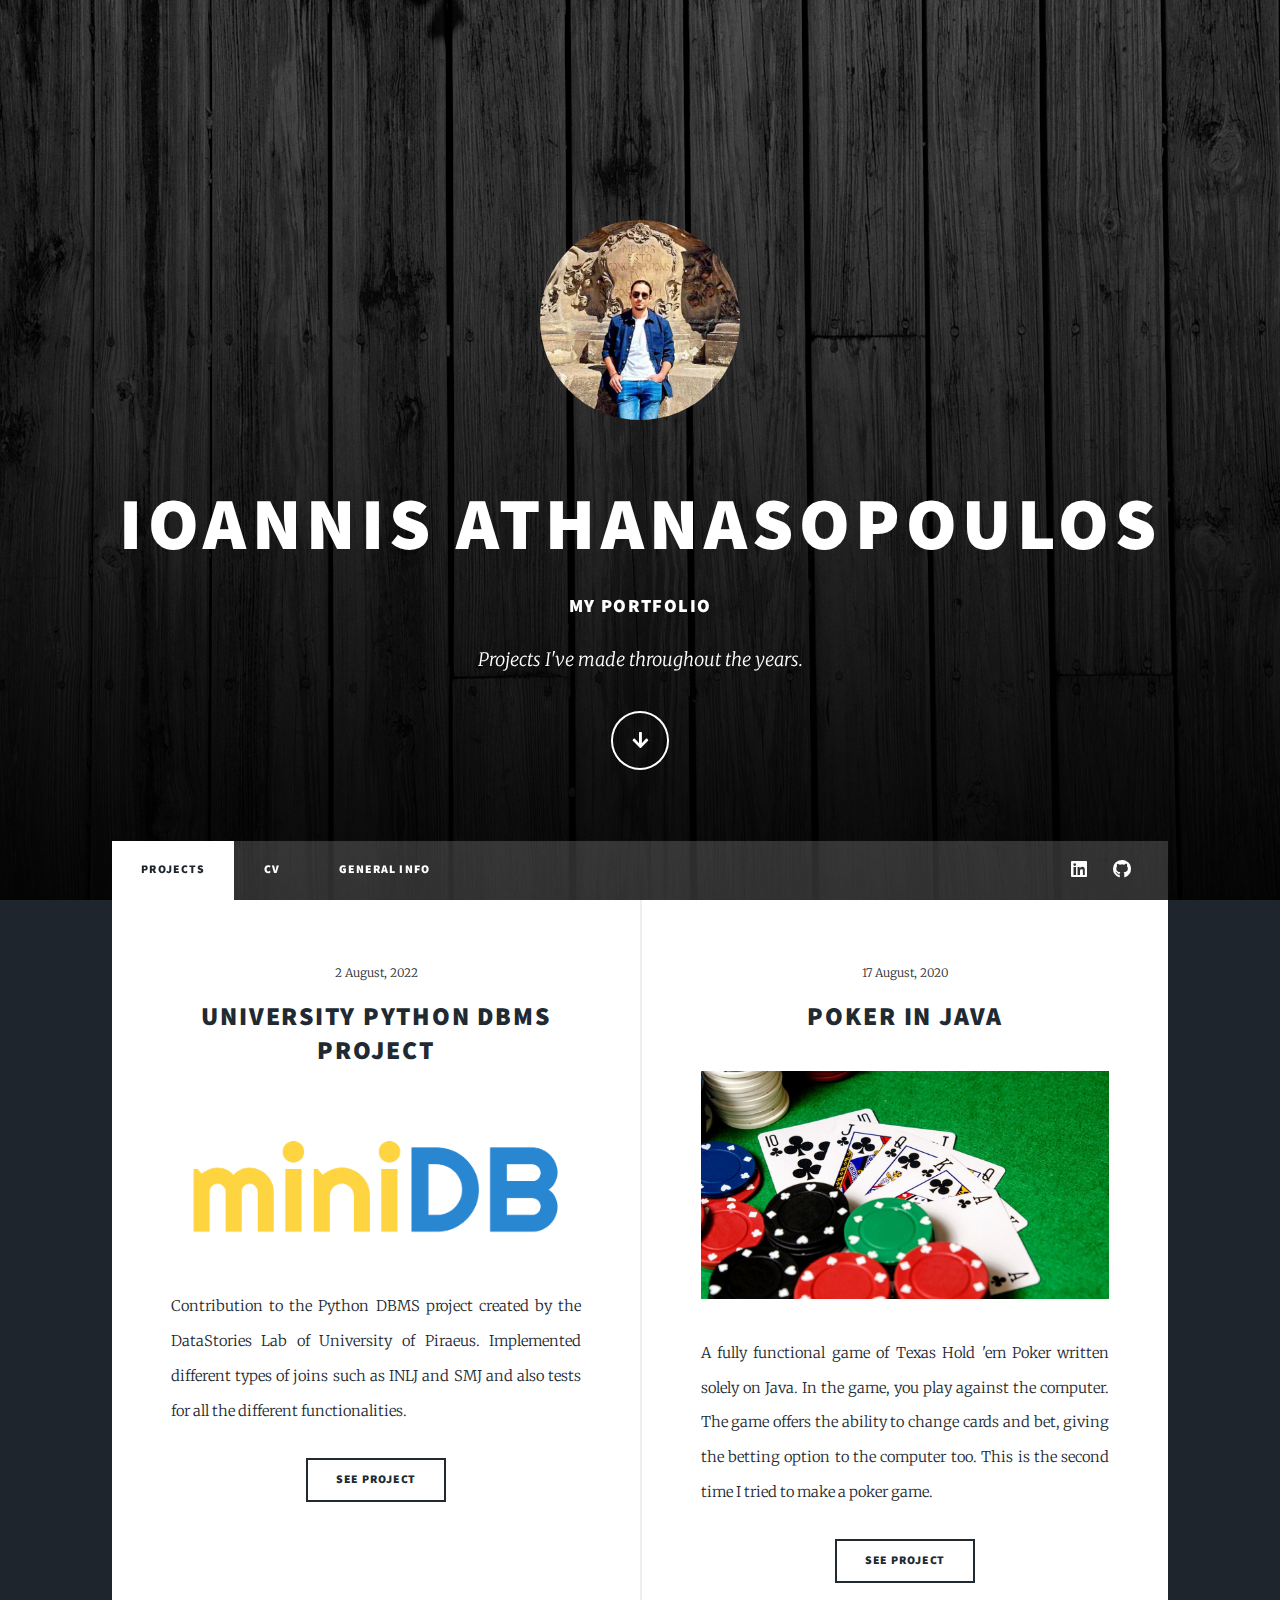
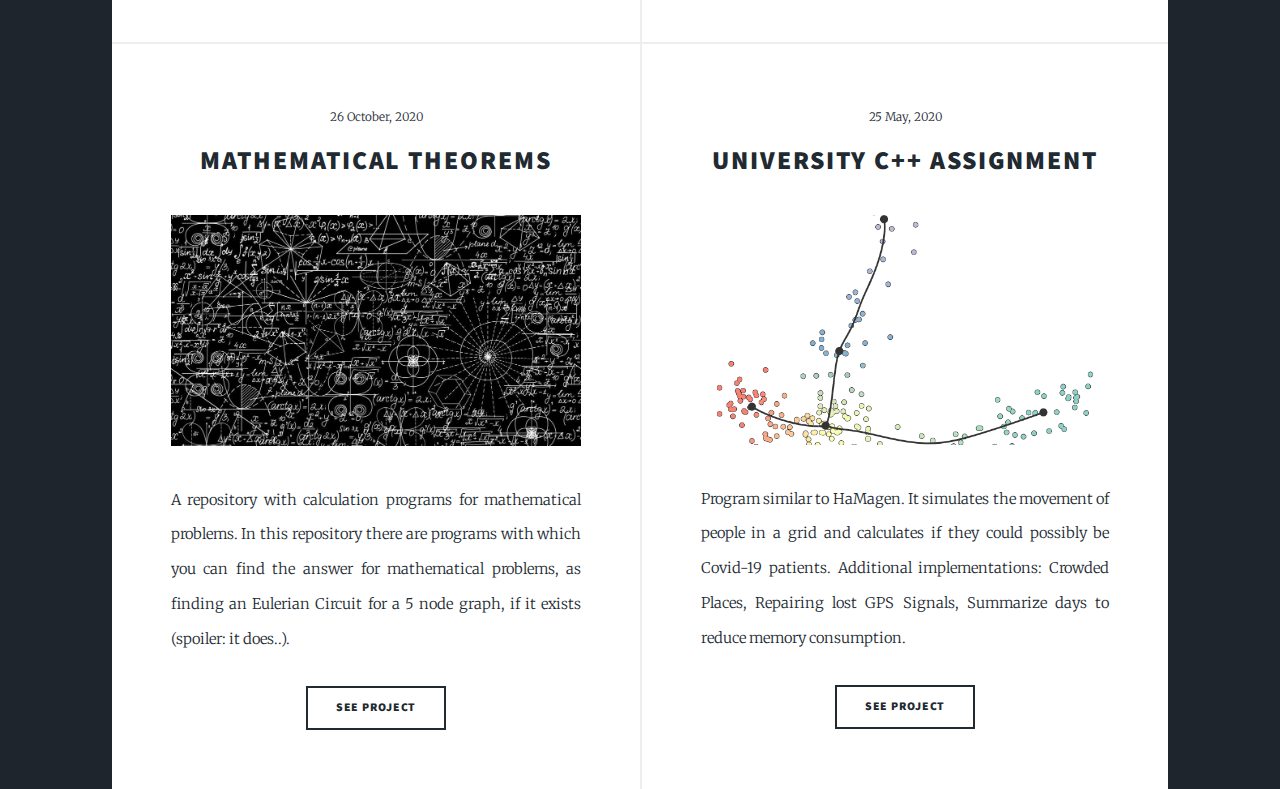
==== commit adda23c3: "Update index.html" ====
--- a/index.html
+++ b/index.html
@@ -22,6 +22,8 @@
 	<body class="is-preload">
 			<div id="wrapper" class="fade-in">
 					<div id="intro">
+						<img src="images/member-giannis.jpg" alt="Avatar" style="width:200px;border-radius:50%">
+						<br><br>
 						<h1>Ioannis Athanasopoulos</h1>
 						<h3>My portfolio</h3>
 						<p>Projects I've made throughout the years.</p>
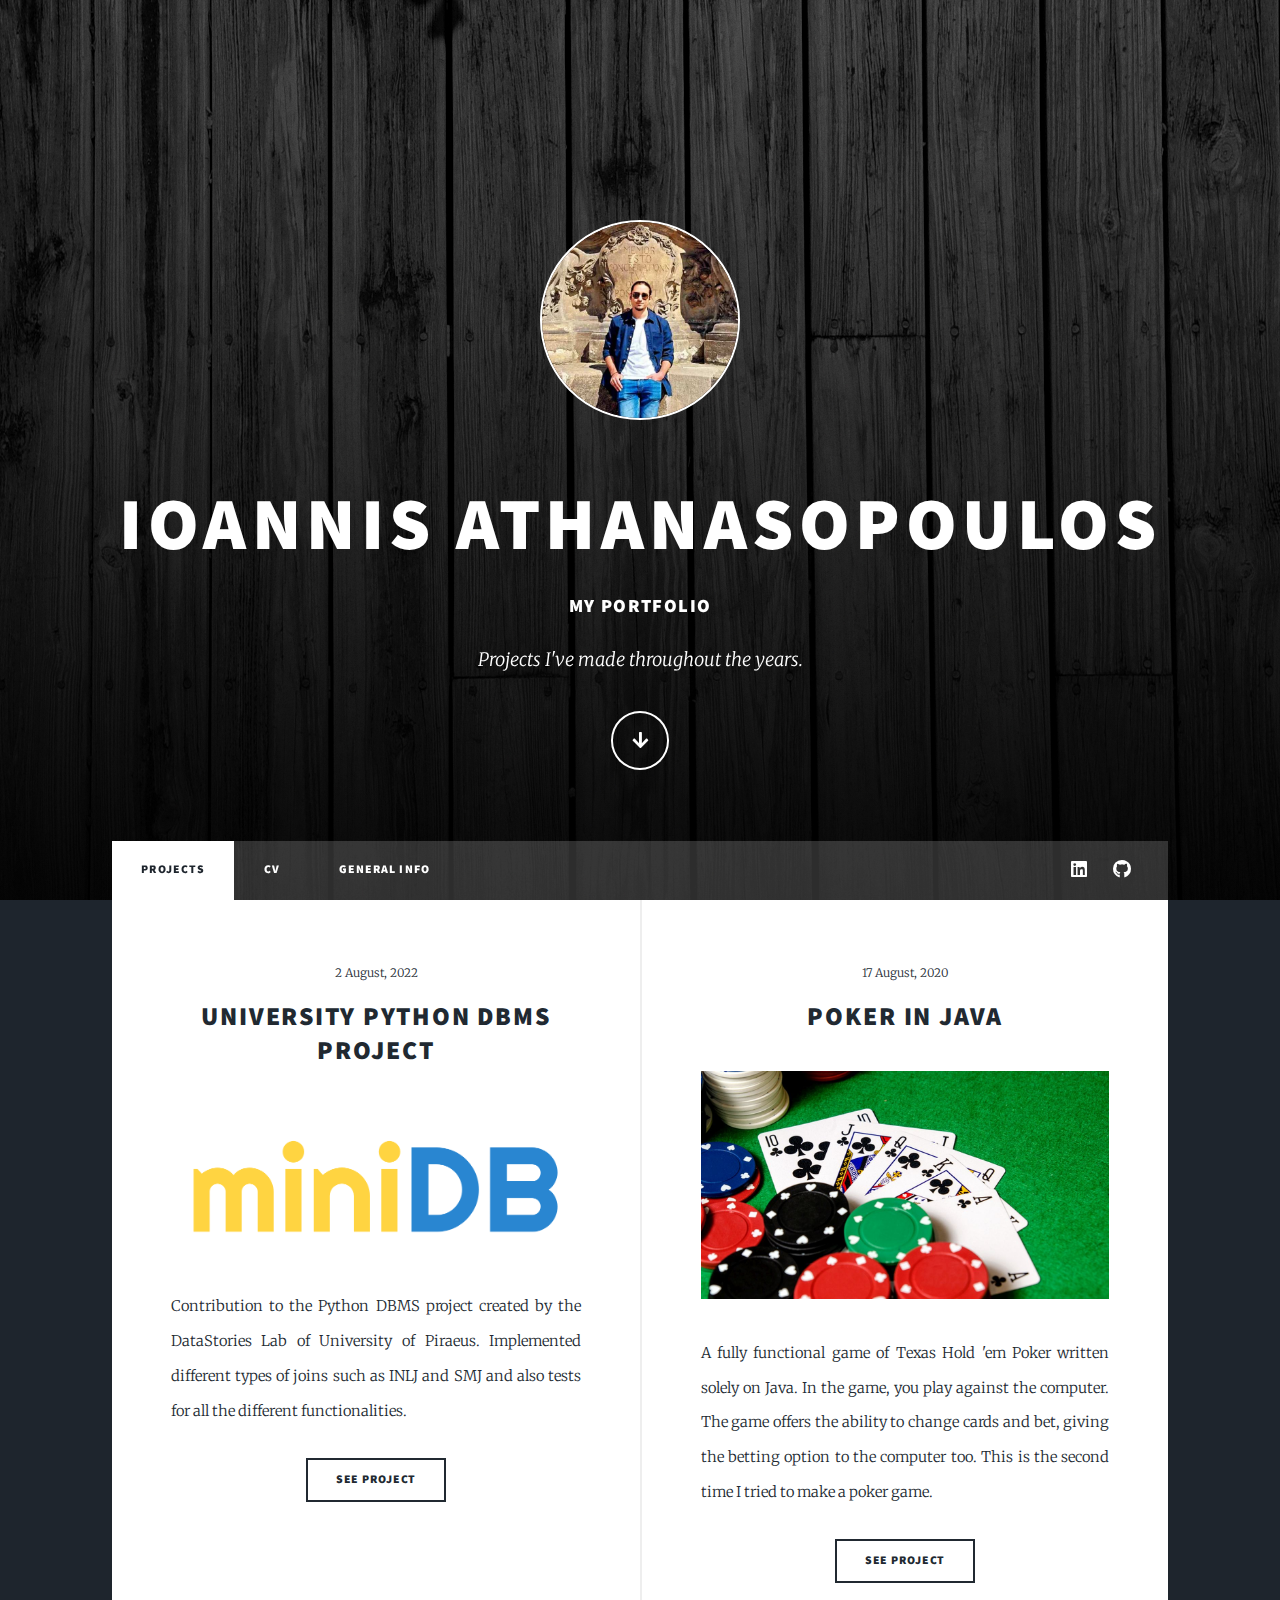
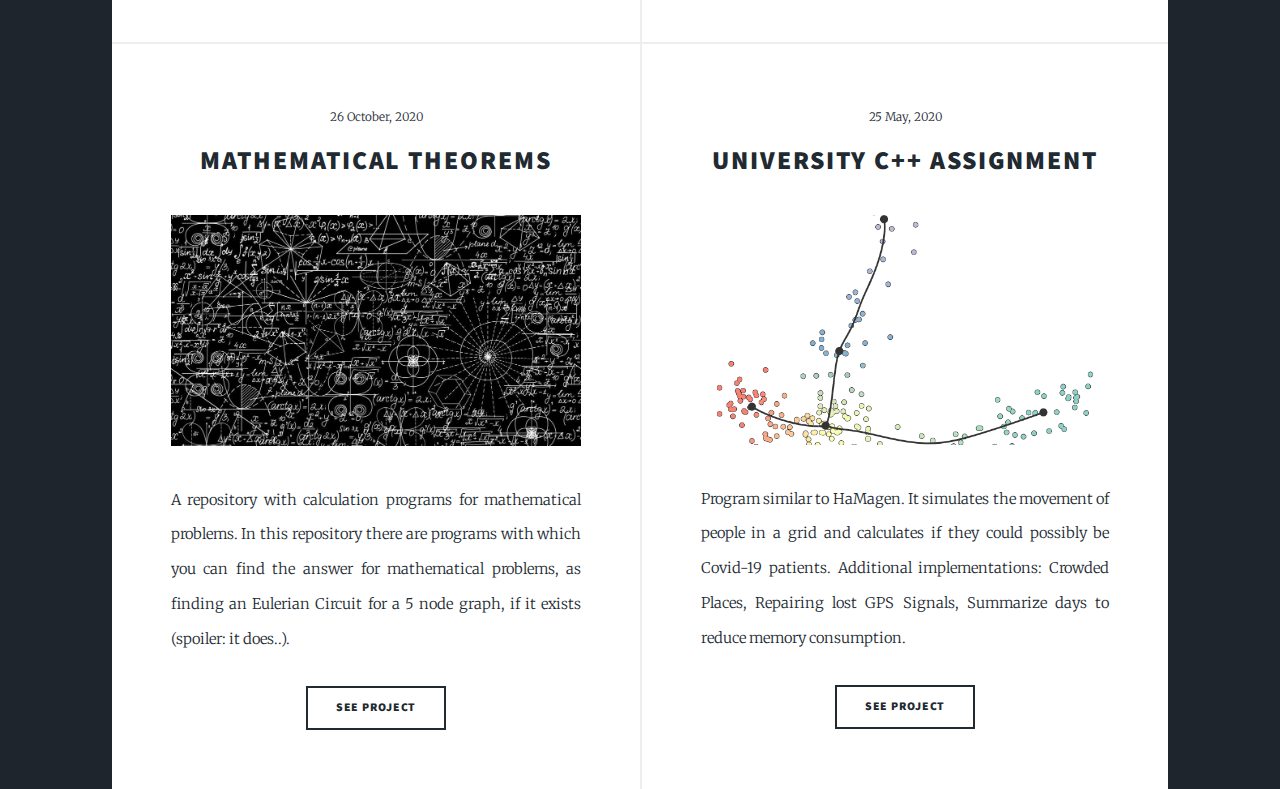
==== commit c9bdeb1d: "Update index.html" ====
--- a/index.html
+++ b/index.html
@@ -22,7 +22,7 @@
 	<body class="is-preload">
 			<div id="wrapper" class="fade-in">
 					<div id="intro">
-						<img src="images/member-giannis.jpg" alt="Avatar" style="width:200px;border-radius:50%">
+						<img src="images/member-giannis.jpg" alt="Avatar" style="width:200px;border-radius:50%;border: 2px solid white">
 						<br><br>
 						<h1>Ioannis Athanasopoulos</h1>
 						<h3>My portfolio</h3>
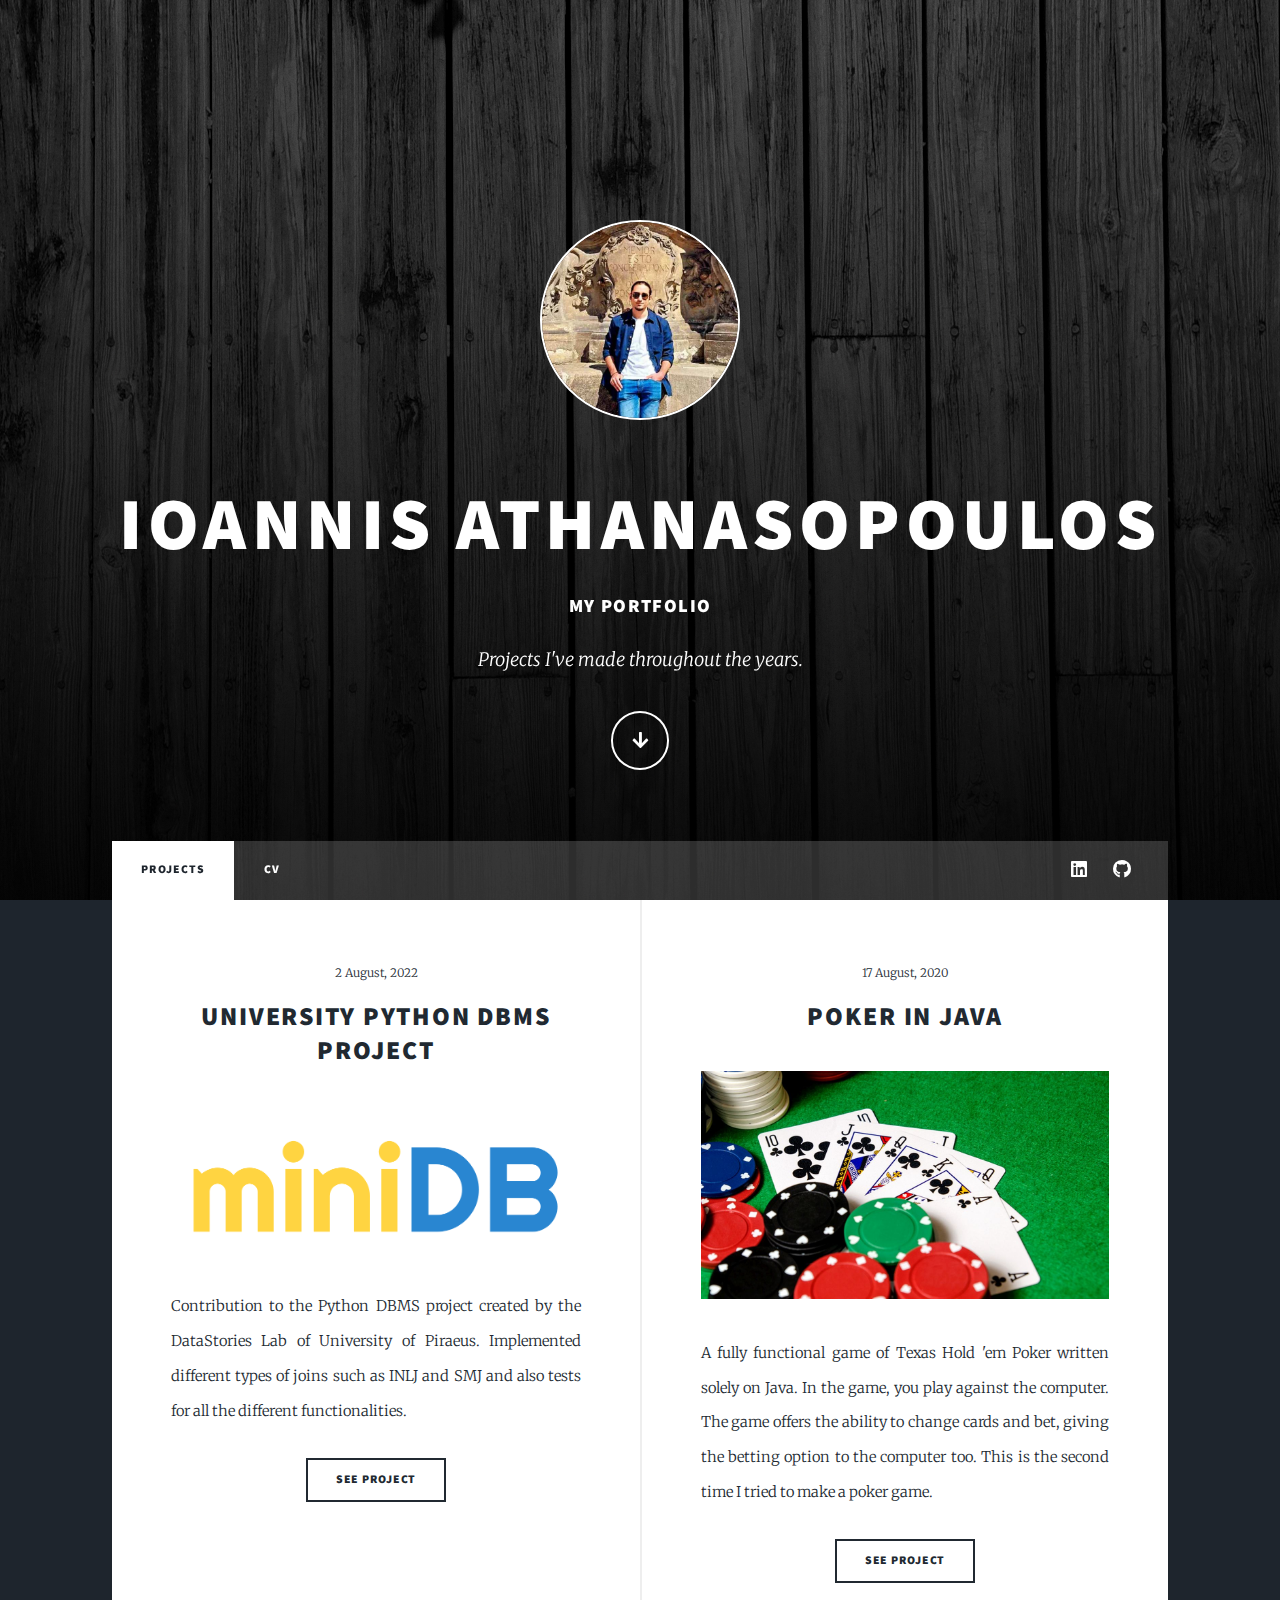
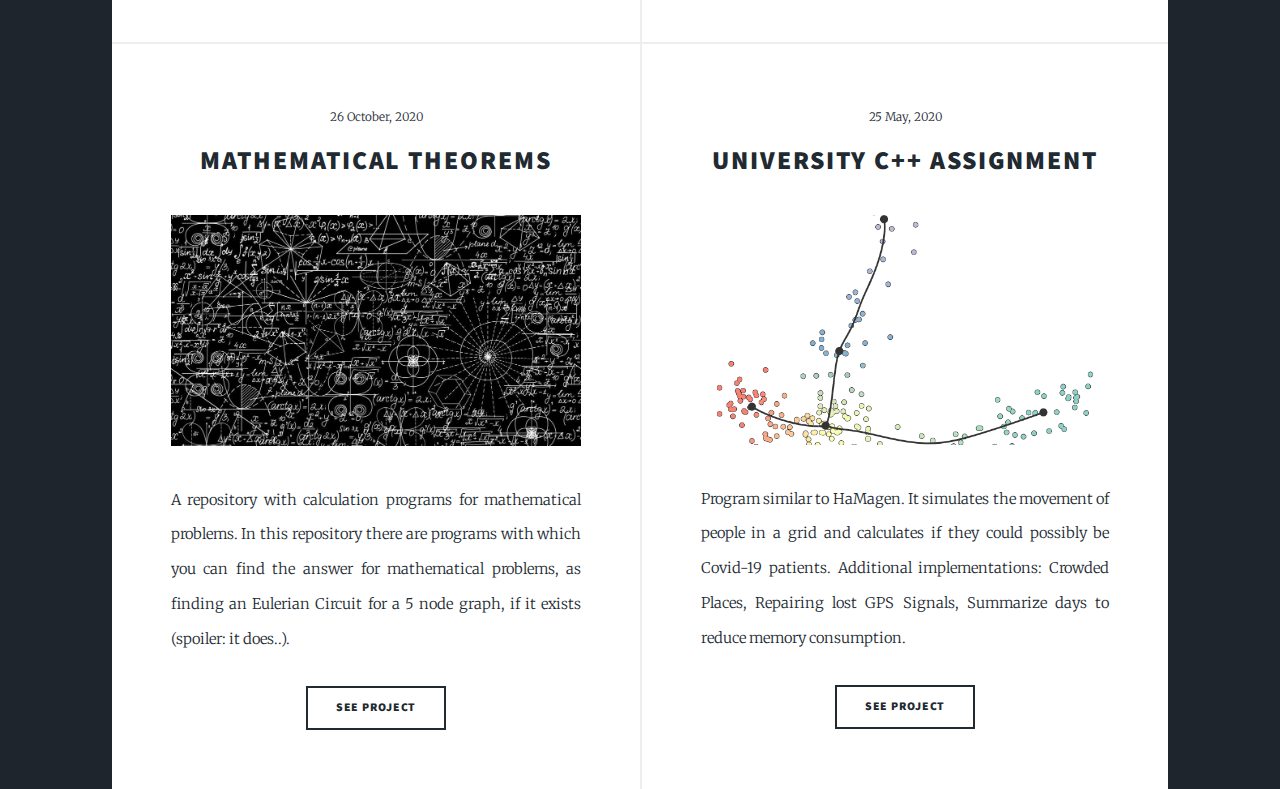
==== commit 40d79164: "Update index.html" ====
--- a/index.html
+++ b/index.html
@@ -41,7 +41,6 @@
 						<ul class="links">
 							<li class="active"><a href="index.html">Projects</a></li>
 							<li><a href="cv.html">CV</a></li>
-							<li><a href="info.html">General Info</a></li>
 						</ul>
 						<ul class="icons">
 							<li><a href="https://www.linkedin.com/in/ioannis-athanasopoulos-3095201b3/" target="_blank" rel="noopener noreferrer" class="icon brands fa-linkedin"><span class="label">LinkedIn</span></a></li>
@@ -102,14 +101,6 @@
 			</div>
 
 		<!-- Scripts -->
-			<script>
-				var today = new Date();
-				var year = today.getFullYear();
-				var mes = today.getMonth()+1;
-				var dia = today.getDate();
-				var fecha =dia+"/"+mes+"/"+year;
-				document.getElementById("datetime").innerHTML = fecha.toLocaleString();
-			</script>
 			<script src="assets/js/jquery.min.js"></script>
 			<script src="assets/js/jquery.scrollex.min.js"></script>
 			<script src="assets/js/jquery.scrolly.min.js"></script>
--- a/assets/css/main.css
+++ b/assets/css/main.css
@@ -1,4689 +1,4689 @@
-@import url(fontawesome-all.min.css);
-@import url("https://fonts.googleapis.com/css?family=Merriweather:300,700,300italic,700italic|Source+Sans+Pro:900");
-
+@import url(fontawesome-all.min.css);
+@import url("https://fonts.googleapis.com/css?family=Merriweather:300,700,300italic,700italic|Source+Sans+Pro:900");
+
 /*
 	Massively by HTML5 UP
 	html5up.net | @ajlkn
 	Free for personal and commercial use under the CCA 3.0 license (html5up.net/license)
-*/
-
-html, body, div, span, applet, object,
-iframe, h1, h2, h3, h4, h5, h6, p, blockquote,
-pre, a, abbr, acronym, address, big, cite,
-code, del, dfn, em, img, ins, kbd, q, s, samp,
-small, strike, strong, sub, sup, tt, var, b,
-u, i, center, dl, dt, dd, ol, ul, li, fieldset,
-form, label, legend, table, caption, tbody,
-tfoot, thead, tr, th, td, article, aside,
-canvas, details, embed, figure, figcaption,
-footer, header, hgroup, menu, nav, output, ruby,
-section, summary, time, mark, audio, video {
-	margin: 0;
-	padding: 0;
-	border: 0;
-	font-size: 100%;
-	font: inherit;
-	vertical-align: baseline;}
-
-article, aside, details, figcaption, figure,
-footer, header, hgroup, menu, nav, section {
-	display: block;}
-
-body {
-	line-height: 1;
-}
-
-ol, ul {
-	list-style: none;
-}
-
-blockquote, q {
-	quotes: none;
-}
-
-	blockquote:before, blockquote:after, q:before, q:after {
-		content: '';
-		content: none;
-	}
-
-table {
-	border-collapse: collapse;
-	border-spacing: 0;
-}
-
-body {
-	-webkit-text-size-adjust: none;
-}
-
-mark {
-	background-color: transparent;
-	color: inherit;
-}
-
-input::-moz-focus-inner {
-	border: 0;
-	padding: 0;
-}
-
-input, select, textarea {
-	-moz-appearance: none;
-	-webkit-appearance: none;
-	-ms-appearance: none;
-	appearance: none;
-}
-
-/* Basic */
-
-	@-ms-viewport {
-		width: device-width;
-	}
-
-	body {
-		-ms-overflow-style: scrollbar;
-	}
-
-	@media screen and (max-width: 480px) {
-
-		html, body {
-			min-width: 320px;
-		}
-
-	}
-
-	html {
-		box-sizing: border-box;
-	}
-
-	*, *:before, *:after {
-		box-sizing: inherit;
-	}
-
-	body {
-		background-color: #1e252d;
-	}
-
-		body.is-preload *, body.is-preload *:before, body.is-preload *:after {
-			-moz-animation: none !important;
-			-webkit-animation: none !important;
-			-ms-animation: none !important;
-			animation: none !important;
-			-moz-transition: none !important;
-			-webkit-transition: none !important;
-			-ms-transition: none !important;
-			transition: none !important;
-		}
-
-/* Type */
-
-	html {
-		font-size: 16pt;
-	}
-
-		@media screen and (max-width: 1680px) {
-
-			html {
-				font-size: 12pt;
-			}
-
-		}
-
-		@media screen and (max-width: 1280px) {
-
-			html {
-				font-size: 11pt;
-			}
-
-		}
-
-		@media screen and (max-width: 360px) {
-
-			html {
-				font-size: 10pt;
-			}
-
-		}
-
-	body {
-		color: #212931;
-	}
-
-	body, input, select, textarea {
-		font-family: "Merriweather", Georgia, serif;
-		font-weight: 300;
-		font-size: 1rem;
-		line-height: 2.375;
-	}
-
-	a {
-		-moz-transition: color 0.2s ease-in-out, background-color 0.2s ease-in-out, border-color 0.2s ease-in-out, box-shadow 0.2s ease-in-out;
-		-webkit-transition: color 0.2s ease-in-out, background-color 0.2s ease-in-out, border-color 0.2s ease-in-out, box-shadow 0.2s ease-in-out;
-		-ms-transition: color 0.2s ease-in-out, background-color 0.2s ease-in-out, border-color 0.2s ease-in-out, box-shadow 0.2s ease-in-out;
-		transition: color 0.2s ease-in-out, background-color 0.2s ease-in-out, border-color 0.2s ease-in-out, box-shadow 0.2s ease-in-out;
-		border-bottom: dotted 1px;
-		text-decoration: none;
-	}
-
-		a:hover {
-			border-bottom-color: transparent;
-		}
-
-	strong, b {
-		font-weight: 600;
-	}
-
-	em, i {
-		font-style: italic;
-	}
-
-	p {
-		text-align: justify;
-		margin: 0 0 2rem 0;
-	}
-
-	h1, h2, h3, h4, h5, h6 {
-		font-family: "Source Sans Pro", Helvetica, sans-serif;
-		font-weight: 900;
-		line-height: 1.5;
-		letter-spacing: 0.075em;
-		text-transform: uppercase;
-		margin: 0 0 1rem 0;
-	}
-
-		h1 a, h2 a, h3 a, h4 a, h5 a, h6 a {
-			border-bottom: 0;
-			color: inherit;
-			text-decoration: none;
-		}
-
-	h1 {
-		font-size: 4rem;
-		line-height: 1.1;
-		margin: 0 0 2rem 0;
-	}
-
-	h2 {
-		font-size: 1.75rem;
-		line-height: 1.3;
-		margin: 0 0 1.5rem 0;
-	}
-
-	h3 {
-		font-size: 1.25rem;
-		margin: 0 0 1.5rem 0;
-	}
-
-	h4 {
-		font-size: 1rem;
-	}
-
-	h5 {
-		font-size: 0.9rem;
-	}
-
-	h6 {
-		font-size: 0.8rem;
-	}
-
-	sub {
-		font-size: 0.8rem;
-		position: relative;
-		top: 0.5rem;
-	}
-
-	sup {
-		font-size: 0.8rem;
-		position: relative;
-		top: -0.5rem;
-	}
-
-	blockquote {
-		border-left: solid 4px;
-		font-style: italic;
-		margin: 0 0 2rem 0;
-		padding: 0.5rem 0 0.5rem 2rem;
-	}
-
-	code {
-		border: solid 2px;
-		font-family: "Courier New", monospace;
-		font-size: 0.9rem;
-		margin: 0 0.25rem;
-		padding: 0.25rem 0.65rem;
-	}
-
-	pre {
-		-webkit-overflow-scrolling: touch;
-		font-family: "Courier New", monospace;
-		font-size: 0.9rem;
-		margin: 0 0 2rem 0;
-	}
-
-		pre code {
-			display: block;
-			line-height: 1.75;
-			padding: 1rem 1.5rem;
-			overflow-x: auto;
-		}
-
-	hr {
-		border: 0;
-		border-bottom: solid 2px;
-		margin: 3rem 0;
-	}
-
-		hr.major {
-			margin: 5rem 0;
-		}
-
-	.align-left {
-		text-align: left;
-	}
-
-	.align-center {
-		text-align: center;
-	}
-
-	.align-right {
-		text-align: right;
-	}
-
-	input, select, textarea {
-		color: #212931;
-	}
-
-	a {
-		color: #212931;
-		border-bottom-color: rgba(33, 41, 49, 0.5);
-	}
-
-		a:hover {
-			border-bottom-color: transparent;
-			color: #18bfef !important;
-		}
-
-	strong, b {
-		color: #212931;
-	}
-
-	h1, h2, h3, h4, h5, h6 {
-		color: #212931;
-	}
-
-	blockquote {
-		border-left-color: #eeeeee;
-	}
-
-	code {
-		background: rgba(220, 220, 220, 0.25);
-		border-color: #eeeeee;
-	}
-
-	hr {
-		border-bottom-color: #eeeeee;
-	}
-
-/* Row */
-
-	.row {
-		display: flex;
-		flex-wrap: wrap;
-		box-sizing: border-box;
-		align-items: stretch;
-	}
-
-		.row > * {
-			box-sizing: border-box;
-		}
-
-		.row.gtr-uniform > * > :last-child {
-			margin-bottom: 0;
-		}
-
-		.row.aln-left {
-			justify-content: flex-start;
-		}
-
-		.row.aln-center {
-			justify-content: center;
-		}
-
-		.row.aln-right {
-			justify-content: flex-end;
-		}
-
-		.row.aln-top {
-			align-items: flex-start;
-		}
-
-		.row.aln-middle {
-			align-items: center;
-		}
-
-		.row.aln-bottom {
-			align-items: flex-end;
-		}
-
-		.row > .imp {
-			order: -1;
-		}
-
-		.row > .col-1 {
-			width: 8.33333%;
-		}
-
-		.row > .off-1 {
-			margin-left: 8.33333%;
-		}
-
-		.row > .col-2 {
-			width: 16.66667%;
-		}
-
-		.row > .off-2 {
-			margin-left: 16.66667%;
-		}
-
-		.row > .col-3 {
-			width: 25%;
-		}
-
-		.row > .off-3 {
-			margin-left: 25%;
-		}
-
-		.row > .col-4 {
-			width: 33.33333%;
-		}
-
-		.row > .off-4 {
-			margin-left: 33.33333%;
-		}
-
-		.row > .col-5 {
-			width: 41.66667%;
-		}
-
-		.row > .off-5 {
-			margin-left: 41.66667%;
-		}
-
-		.row > .col-6 {
-			width: 50%;
-		}
-
-		.row > .off-6 {
-			margin-left: 50%;
-		}
-
-		.row > .col-7 {
-			width: 58.33333%;
-		}
-
-		.row > .off-7 {
-			margin-left: 58.33333%;
-		}
-
-		.row > .col-8 {
-			width: 66.66667%;
-		}
-
-		.row > .off-8 {
-			margin-left: 66.66667%;
-		}
-
-		.row > .col-9 {
-			width: 75%;
-		}
-
-		.row > .off-9 {
-			margin-left: 75%;
-		}
-
-		.row > .col-10 {
-			width: 83.33333%;
-		}
-
-		.row > .off-10 {
-			margin-left: 83.33333%;
-		}
-
-		.row > .col-11 {
-			width: 91.66667%;
-		}
-
-		.row > .off-11 {
-			margin-left: 91.66667%;
-		}
-
-		.row > .col-12 {
-			width: 100%;
-		}
-
-		.row > .off-12 {
-			margin-left: 100%;
-		}
-
-		.row.gtr-0 {
-			margin-top: 0;
-			margin-left: 0rem;
-		}
-
-			.row.gtr-0 > * {
-				padding: 0 0 0 0rem;
-			}
-
-			.row.gtr-0.gtr-uniform {
-				margin-top: 0rem;
-			}
-
-				.row.gtr-0.gtr-uniform > * {
-					padding-top: 0rem;
-				}
-
-		.row.gtr-25 {
-			margin-top: 0;
-			margin-left: -0.375rem;
-		}
-
-			.row.gtr-25 > * {
-				padding: 0 0 0 0.375rem;
-			}
-
-			.row.gtr-25.gtr-uniform {
-				margin-top: -0.375rem;
-			}
-
-				.row.gtr-25.gtr-uniform > * {
-					padding-top: 0.375rem;
-				}
-
-		.row.gtr-50 {
-			margin-top: 0;
-			margin-left: -0.75rem;
-		}
-
-			.row.gtr-50 > * {
-				padding: 0 0 0 0.75rem;
-			}
-
-			.row.gtr-50.gtr-uniform {
-				margin-top: -0.75rem;
-			}
-
-				.row.gtr-50.gtr-uniform > * {
-					padding-top: 0.75rem;
-				}
-
-		.row {
-			margin-top: 0;
-			margin-left: -1.5rem;
-		}
-
-			.row > * {
-				padding: 0 0 0 1.5rem;
-			}
-
-			.row.gtr-uniform {
-				margin-top: -1.5rem;
-			}
-
-				.row.gtr-uniform > * {
-					padding-top: 1.5rem;
-				}
-
-		.row.gtr-150 {
-			margin-top: 0;
-			margin-left: -2.25rem;
-		}
-
-			.row.gtr-150 > * {
-				padding: 0 0 0 2.25rem;
-			}
-
-			.row.gtr-150.gtr-uniform {
-				margin-top: -2.25rem;
-			}
-
-				.row.gtr-150.gtr-uniform > * {
-					padding-top: 2.25rem;
-				}
-
-		.row.gtr-200 {
-			margin-top: 0;
-			margin-left: -3rem;
-		}
-
-			.row.gtr-200 > * {
-				padding: 0 0 0 3rem;
-			}
-
-			.row.gtr-200.gtr-uniform {
-				margin-top: -3rem;
-			}
-
-				.row.gtr-200.gtr-uniform > * {
-					padding-top: 3rem;
-				}
-
-		@media screen and (max-width: 1680px) {
-
-			.row {
-				display: flex;
-				flex-wrap: wrap;
-				box-sizing: border-box;
-				align-items: stretch;
-			}
-
-				.row > * {
-					box-sizing: border-box;
-				}
-
-				.row.gtr-uniform > * > :last-child {
-					margin-bottom: 0;
-				}
-
-				.row.aln-left {
-					justify-content: flex-start;
-				}
-
-				.row.aln-center {
-					justify-content: center;
-				}
-
-				.row.aln-right {
-					justify-content: flex-end;
-				}
-
-				.row.aln-top {
-					align-items: flex-start;
-				}
-
-				.row.aln-middle {
-					align-items: center;
-				}
-
-				.row.aln-bottom {
-					align-items: flex-end;
-				}
-
-				.row > .imp-xlarge {
-					order: -1;
-				}
-
-				.row > .col-1-xlarge {
-					width: 8.33333%;
-				}
-
-				.row > .off-1-xlarge {
-					margin-left: 8.33333%;
-				}
-
-				.row > .col-2-xlarge {
-					width: 16.66667%;
-				}
-
-				.row > .off-2-xlarge {
-					margin-left: 16.66667%;
-				}
-
-				.row > .col-3-xlarge {
-					width: 25%;
-				}
-
-				.row > .off-3-xlarge {
-					margin-left: 25%;
-				}
-
-				.row > .col-4-xlarge {
-					width: 33.33333%;
-				}
-
-				.row > .off-4-xlarge {
-					margin-left: 33.33333%;
-				}
-
-				.row > .col-5-xlarge {
-					width: 41.66667%;
-				}
-
-				.row > .off-5-xlarge {
-					margin-left: 41.66667%;
-				}
-
-				.row > .col-6-xlarge {
-					width: 50%;
-				}
-
-				.row > .off-6-xlarge {
-					margin-left: 50%;
-				}
-
-				.row > .col-7-xlarge {
-					width: 58.33333%;
-				}
-
-				.row > .off-7-xlarge {
-					margin-left: 58.33333%;
-				}
-
-				.row > .col-8-xlarge {
-					width: 66.66667%;
-				}
-
-				.row > .off-8-xlarge {
-					margin-left: 66.66667%;
-				}
-
-				.row > .col-9-xlarge {
-					width: 75%;
-				}
-
-				.row > .off-9-xlarge {
-					margin-left: 75%;
-				}
-
-				.row > .col-10-xlarge {
-					width: 83.33333%;
-				}
-
-				.row > .off-10-xlarge {
-					margin-left: 83.33333%;
-				}
-
-				.row > .col-11-xlarge {
-					width: 91.66667%;
-				}
-
-				.row > .off-11-xlarge {
-					margin-left: 91.66667%;
-				}
-
-				.row > .col-12-xlarge {
-					width: 100%;
-				}
-
-				.row > .off-12-xlarge {
-					margin-left: 100%;
-				}
-
-				.row.gtr-0 {
-					margin-top: 0;
-					margin-left: 0rem;
-				}
-
-					.row.gtr-0 > * {
-						padding: 0 0 0 0rem;
-					}
-
-					.row.gtr-0.gtr-uniform {
-						margin-top: 0rem;
-					}
-
-						.row.gtr-0.gtr-uniform > * {
-							padding-top: 0rem;
-						}
-
-				.row.gtr-25 {
-					margin-top: 0;
-					margin-left: -0.375rem;
-				}
-
-					.row.gtr-25 > * {
-						padding: 0 0 0 0.375rem;
-					}
-
-					.row.gtr-25.gtr-uniform {
-						margin-top: -0.375rem;
-					}
-
-						.row.gtr-25.gtr-uniform > * {
-							padding-top: 0.375rem;
-						}
-
-				.row.gtr-50 {
-					margin-top: 0;
-					margin-left: -0.75rem;
-				}
-
-					.row.gtr-50 > * {
-						padding: 0 0 0 0.75rem;
-					}
-
-					.row.gtr-50.gtr-uniform {
-						margin-top: -0.75rem;
-					}
-
-						.row.gtr-50.gtr-uniform > * {
-							padding-top: 0.75rem;
-						}
-
-				.row {
-					margin-top: 0;
-					margin-left: -1.5rem;
-				}
-
-					.row > * {
-						padding: 0 0 0 1.5rem;
-					}
-
-					.row.gtr-uniform {
-						margin-top: -1.5rem;
-					}
-
-						.row.gtr-uniform > * {
-							padding-top: 1.5rem;
-						}
-
-				.row.gtr-150 {
-					margin-top: 0;
-					margin-left: -2.25rem;
-				}
-
-					.row.gtr-150 > * {
-						padding: 0 0 0 2.25rem;
-					}
-
-					.row.gtr-150.gtr-uniform {
-						margin-top: -2.25rem;
-					}
-
-						.row.gtr-150.gtr-uniform > * {
-							padding-top: 2.25rem;
-						}
-
-				.row.gtr-200 {
-					margin-top: 0;
-					margin-left: -3rem;
-				}
-
-					.row.gtr-200 > * {
-						padding: 0 0 0 3rem;
-					}
-
-					.row.gtr-200.gtr-uniform {
-						margin-top: -3rem;
-					}
-
-						.row.gtr-200.gtr-uniform > * {
-							padding-top: 3rem;
-						}
-
-		}
-
-		@media screen and (max-width: 1280px) {
-
-			.row {
-				display: flex;
-				flex-wrap: wrap;
-				box-sizing: border-box;
-				align-items: stretch;
-			}
-
-				.row > * {
-					box-sizing: border-box;
-				}
-
-				.row.gtr-uniform > * > :last-child {
-					margin-bottom: 0;
-				}
-
-				.row.aln-left {
-					justify-content: flex-start;
-				}
-
-				.row.aln-center {
-					justify-content: center;
-				}
-
-				.row.aln-right {
-					justify-content: flex-end;
-				}
-
-				.row.aln-top {
-					align-items: flex-start;
-				}
-
-				.row.aln-middle {
-					align-items: center;
-				}
-
-				.row.aln-bottom {
-					align-items: flex-end;
-				}
-
-				.row > .imp-large {
-					order: -1;
-				}
-
-				.row > .col-1-large {
-					width: 8.33333%;
-				}
-
-				.row > .off-1-large {
-					margin-left: 8.33333%;
-				}
-
-				.row > .col-2-large {
-					width: 16.66667%;
-				}
-
-				.row > .off-2-large {
-					margin-left: 16.66667%;
-				}
-
-				.row > .col-3-large {
-					width: 25%;
-				}
-
-				.row > .off-3-large {
-					margin-left: 25%;
-				}
-
-				.row > .col-4-large {
-					width: 33.33333%;
-				}
-
-				.row > .off-4-large {
-					margin-left: 33.33333%;
-				}
-
-				.row > .col-5-large {
-					width: 41.66667%;
-				}
-
-				.row > .off-5-large {
-					margin-left: 41.66667%;
-				}
-
-				.row > .col-6-large {
-					width: 50%;
-				}
-
-				.row > .off-6-large {
-					margin-left: 50%;
-				}
-
-				.row > .col-7-large {
-					width: 58.33333%;
-				}
-
-				.row > .off-7-large {
-					margin-left: 58.33333%;
-				}
-
-				.row > .col-8-large {
-					width: 66.66667%;
-				}
-
-				.row > .off-8-large {
-					margin-left: 66.66667%;
-				}
-
-				.row > .col-9-large {
-					width: 75%;
-				}
-
-				.row > .off-9-large {
-					margin-left: 75%;
-				}
-
-				.row > .col-10-large {
-					width: 83.33333%;
-				}
-
-				.row > .off-10-large {
-					margin-left: 83.33333%;
-				}
-
-				.row > .col-11-large {
-					width: 91.66667%;
-				}
-
-				.row > .off-11-large {
-					margin-left: 91.66667%;
-				}
-
-				.row > .col-12-large {
-					width: 100%;
-				}
-
-				.row > .off-12-large {
-					margin-left: 100%;
-				}
-
-				.row.gtr-0 {
-					margin-top: 0;
-					margin-left: 0rem;
-				}
-
-					.row.gtr-0 > * {
-						padding: 0 0 0 0rem;
-					}
-
-					.row.gtr-0.gtr-uniform {
-						margin-top: 0rem;
-					}
-
-						.row.gtr-0.gtr-uniform > * {
-							padding-top: 0rem;
-						}
-
-				.row.gtr-25 {
-					margin-top: 0;
-					margin-left: -0.375rem;
-				}
-
-					.row.gtr-25 > * {
-						padding: 0 0 0 0.375rem;
-					}
-
-					.row.gtr-25.gtr-uniform {
-						margin-top: -0.375rem;
-					}
-
-						.row.gtr-25.gtr-uniform > * {
-							padding-top: 0.375rem;
-						}
-
-				.row.gtr-50 {
-					margin-top: 0;
-					margin-left: -0.75rem;
-				}
-
-					.row.gtr-50 > * {
-						padding: 0 0 0 0.75rem;
-					}
-
-					.row.gtr-50.gtr-uniform {
-						margin-top: -0.75rem;
-					}
-
-						.row.gtr-50.gtr-uniform > * {
-							padding-top: 0.75rem;
-						}
-
-				.row {
-					margin-top: 0;
-					margin-left: -1.5rem;
-				}
-
-					.row > * {
-						padding: 0 0 0 1.5rem;
-					}
-
-					.row.gtr-uniform {
-						margin-top: -1.5rem;
-					}
-
-						.row.gtr-uniform > * {
-							padding-top: 1.5rem;
-						}
-
-				.row.gtr-150 {
-					margin-top: 0;
-					margin-left: -2.25rem;
-				}
-
-					.row.gtr-150 > * {
-						padding: 0 0 0 2.25rem;
-					}
-
-					.row.gtr-150.gtr-uniform {
-						margin-top: -2.25rem;
-					}
-
-						.row.gtr-150.gtr-uniform > * {
-							padding-top: 2.25rem;
-						}
-
-				.row.gtr-200 {
-					margin-top: 0;
-					margin-left: -3rem;
-				}
-
-					.row.gtr-200 > * {
-						padding: 0 0 0 3rem;
-					}
-
-					.row.gtr-200.gtr-uniform {
-						margin-top: -3rem;
-					}
-
-						.row.gtr-200.gtr-uniform > * {
-							padding-top: 3rem;
-						}
-
-		}
-
-		@media screen and (max-width: 980px) {
-
-			.row {
-				display: flex;
-				flex-wrap: wrap;
-				box-sizing: border-box;
-				align-items: stretch;
-			}
-
-				.row > * {
-					box-sizing: border-box;
-				}
-
-				.row.gtr-uniform > * > :last-child {
-					margin-bottom: 0;
-				}
-
-				.row.aln-left {
-					justify-content: flex-start;
-				}
-
-				.row.aln-center {
-					justify-content: center;
-				}
-
-				.row.aln-right {
-					justify-content: flex-end;
-				}
-
-				.row.aln-top {
-					align-items: flex-start;
-				}
-
-				.row.aln-middle {
-					align-items: center;
-				}
-
-				.row.aln-bottom {
-					align-items: flex-end;
-				}
-
-				.row > .imp-medium {
-					order: -1;
-				}
-
-				.row > .col-1-medium {
-					width: 8.33333%;
-				}
-
-				.row > .off-1-medium {
-					margin-left: 8.33333%;
-				}
-
-				.row > .col-2-medium {
-					width: 16.66667%;
-				}
-
-				.row > .off-2-medium {
-					margin-left: 16.66667%;
-				}
-
-				.row > .col-3-medium {
-					width: 25%;
-				}
-
-				.row > .off-3-medium {
-					margin-left: 25%;
-				}
-
-				.row > .col-4-medium {
-					width: 33.33333%;
-				}
-
-				.row > .off-4-medium {
-					margin-left: 33.33333%;
-				}
-
-				.row > .col-5-medium {
-					width: 41.66667%;
-				}
-
-				.row > .off-5-medium {
-					margin-left: 41.66667%;
-				}
-
-				.row > .col-6-medium {
-					width: 50%;
-				}
-
-				.row > .off-6-medium {
-					margin-left: 50%;
-				}
-
-				.row > .col-7-medium {
-					width: 58.33333%;
-				}
-
-				.row > .off-7-medium {
-					margin-left: 58.33333%;
-				}
-
-				.row > .col-8-medium {
-					width: 66.66667%;
-				}
-
-				.row > .off-8-medium {
-					margin-left: 66.66667%;
-				}
-
-				.row > .col-9-medium {
-					width: 75%;
-				}
-
-				.row > .off-9-medium {
-					margin-left: 75%;
-				}
-
-				.row > .col-10-medium {
-					width: 83.33333%;
-				}
-
-				.row > .off-10-medium {
-					margin-left: 83.33333%;
-				}
-
-				.row > .col-11-medium {
-					width: 91.66667%;
-				}
-
-				.row > .off-11-medium {
-					margin-left: 91.66667%;
-				}
-
-				.row > .col-12-medium {
-					width: 100%;
-				}
-
-				.row > .off-12-medium {
-					margin-left: 100%;
-				}
-
-				.row.gtr-0 {
-					margin-top: 0;
-					margin-left: 0rem;
-				}
-
-					.row.gtr-0 > * {
-						padding: 0 0 0 0rem;
-					}
-
-					.row.gtr-0.gtr-uniform {
-						margin-top: 0rem;
-					}
-
-						.row.gtr-0.gtr-uniform > * {
-							padding-top: 0rem;
-						}
-
-				.row.gtr-25 {
-					margin-top: 0;
-					margin-left: -0.375rem;
-				}
-
-					.row.gtr-25 > * {
-						padding: 0 0 0 0.375rem;
-					}
-
-					.row.gtr-25.gtr-uniform {
-						margin-top: -0.375rem;
-					}
-
-						.row.gtr-25.gtr-uniform > * {
-							padding-top: 0.375rem;
-						}
-
-				.row.gtr-50 {
-					margin-top: 0;
-					margin-left: -0.75rem;
-				}
-
-					.row.gtr-50 > * {
-						padding: 0 0 0 0.75rem;
-					}
-
-					.row.gtr-50.gtr-uniform {
-						margin-top: -0.75rem;
-					}
-
-						.row.gtr-50.gtr-uniform > * {
-							padding-top: 0.75rem;
-						}
-
-				.row {
-					margin-top: 0;
-					margin-left: -1.5rem;
-				}
-
-					.row > * {
-						padding: 0 0 0 1.5rem;
-					}
-
-					.row.gtr-uniform {
-						margin-top: -1.5rem;
-					}
-
-						.row.gtr-uniform > * {
-							padding-top: 1.5rem;
-						}
-
-				.row.gtr-150 {
-					margin-top: 0;
-					margin-left: -2.25rem;
-				}
-
-					.row.gtr-150 > * {
-						padding: 0 0 0 2.25rem;
-					}
-
-					.row.gtr-150.gtr-uniform {
-						margin-top: -2.25rem;
-					}
-
-						.row.gtr-150.gtr-uniform > * {
-							padding-top: 2.25rem;
-						}
-
-				.row.gtr-200 {
-					margin-top: 0;
-					margin-left: -3rem;
-				}
-
-					.row.gtr-200 > * {
-						padding: 0 0 0 3rem;
-					}
-
-					.row.gtr-200.gtr-uniform {
-						margin-top: -3rem;
-					}
-
-						.row.gtr-200.gtr-uniform > * {
-							padding-top: 3rem;
-						}
-
-		}
-
-		@media screen and (max-width: 736px) {
-
-			.row {
-				display: flex;
-				flex-wrap: wrap;
-				box-sizing: border-box;
-				align-items: stretch;
-			}
-
-				.row > * {
-					box-sizing: border-box;
-				}
-
-				.row.gtr-uniform > * > :last-child {
-					margin-bottom: 0;
-				}
-
-				.row.aln-left {
-					justify-content: flex-start;
-				}
-
-				.row.aln-center {
-					justify-content: center;
-				}
-
-				.row.aln-right {
-					justify-content: flex-end;
-				}
-
-				.row.aln-top {
-					align-items: flex-start;
-				}
-
-				.row.aln-middle {
-					align-items: center;
-				}
-
-				.row.aln-bottom {
-					align-items: flex-end;
-				}
-
-				.row > .imp-small {
-					order: -1;
-				}
-
-				.row > .col-1-small {
-					width: 8.33333%;
-				}
-
-				.row > .off-1-small {
-					margin-left: 8.33333%;
-				}
-
-				.row > .col-2-small {
-					width: 16.66667%;
-				}
-
-				.row > .off-2-small {
-					margin-left: 16.66667%;
-				}
-
-				.row > .col-3-small {
-					width: 25%;
-				}
-
-				.row > .off-3-small {
-					margin-left: 25%;
-				}
-
-				.row > .col-4-small {
-					width: 33.33333%;
-				}
-
-				.row > .off-4-small {
-					margin-left: 33.33333%;
-				}
-
-				.row > .col-5-small {
-					width: 41.66667%;
-				}
-
-				.row > .off-5-small {
-					margin-left: 41.66667%;
-				}
-
-				.row > .col-6-small {
-					width: 50%;
-				}
-
-				.row > .off-6-small {
-					margin-left: 50%;
-				}
-
-				.row > .col-7-small {
-					width: 58.33333%;
-				}
-
-				.row > .off-7-small {
-					margin-left: 58.33333%;
-				}
-
-				.row > .col-8-small {
-					width: 66.66667%;
-				}
-
-				.row > .off-8-small {
-					margin-left: 66.66667%;
-				}
-
-				.row > .col-9-small {
-					width: 75%;
-				}
-
-				.row > .off-9-small {
-					margin-left: 75%;
-				}
-
-				.row > .col-10-small {
-					width: 83.33333%;
-				}
-
-				.row > .off-10-small {
-					margin-left: 83.33333%;
-				}
-
-				.row > .col-11-small {
-					width: 91.66667%;
-				}
-
-				.row > .off-11-small {
-					margin-left: 91.66667%;
-				}
-
-				.row > .col-12-small {
-					width: 100%;
-				}
-
-				.row > .off-12-small {
-					margin-left: 100%;
-				}
-
-				.row.gtr-0 {
-					margin-top: 0;
-					margin-left: 0rem;
-				}
-
-					.row.gtr-0 > * {
-						padding: 0 0 0 0rem;
-					}
-
-					.row.gtr-0.gtr-uniform {
-						margin-top: 0rem;
-					}
-
-						.row.gtr-0.gtr-uniform > * {
-							padding-top: 0rem;
-						}
-
-				.row.gtr-25 {
-					margin-top: 0;
-					margin-left: -0.375rem;
-				}
-
-					.row.gtr-25 > * {
-						padding: 0 0 0 0.375rem;
-					}
-
-					.row.gtr-25.gtr-uniform {
-						margin-top: -0.375rem;
-					}
-
-						.row.gtr-25.gtr-uniform > * {
-							padding-top: 0.375rem;
-						}
-
-				.row.gtr-50 {
-					margin-top: 0;
-					margin-left: -0.75rem;
-				}
-
-					.row.gtr-50 > * {
-						padding: 0 0 0 0.75rem;
-					}
-
-					.row.gtr-50.gtr-uniform {
-						margin-top: -0.75rem;
-					}
-
-						.row.gtr-50.gtr-uniform > * {
-							padding-top: 0.75rem;
-						}
-
-				.row {
-					margin-top: 0;
-					margin-left: -1.5rem;
-				}
-
-					.row > * {
-						padding: 0 0 0 1.5rem;
-					}
-
-					.row.gtr-uniform {
-						margin-top: -1.5rem;
-					}
-
-						.row.gtr-uniform > * {
-							padding-top: 1.5rem;
-						}
-
-				.row.gtr-150 {
-					margin-top: 0;
-					margin-left: -2.25rem;
-				}
-
-					.row.gtr-150 > * {
-						padding: 0 0 0 2.25rem;
-					}
-
-					.row.gtr-150.gtr-uniform {
-						margin-top: -2.25rem;
-					}
-
-						.row.gtr-150.gtr-uniform > * {
-							padding-top: 2.25rem;
-						}
-
-				.row.gtr-200 {
-					margin-top: 0;
-					margin-left: -3rem;
-				}
-
-					.row.gtr-200 > * {
-						padding: 0 0 0 3rem;
-					}
-
-					.row.gtr-200.gtr-uniform {
-						margin-top: -3rem;
-					}
-
-						.row.gtr-200.gtr-uniform > * {
-							padding-top: 3rem;
-						}
-
-		}
-
-		@media screen and (max-width: 480px) {
-
-			.row {
-				display: flex;
-				flex-wrap: wrap;
-				box-sizing: border-box;
-				align-items: stretch;
-			}
-
-				.row > * {
-					box-sizing: border-box;
-				}
-
-				.row.gtr-uniform > * > :last-child {
-					margin-bottom: 0;
-				}
-
-				.row.aln-left {
-					justify-content: flex-start;
-				}
-
-				.row.aln-center {
-					justify-content: center;
-				}
-
-				.row.aln-right {
-					justify-content: flex-end;
-				}
-
-				.row.aln-top {
-					align-items: flex-start;
-				}
-
-				.row.aln-middle {
-					align-items: center;
-				}
-
-				.row.aln-bottom {
-					align-items: flex-end;
-				}
-
-				.row > .imp-xsmall {
-					order: -1;
-				}
-
-				.row > .col-1-xsmall {
-					width: 8.33333%;
-				}
-
-				.row > .off-1-xsmall {
-					margin-left: 8.33333%;
-				}
-
-				.row > .col-2-xsmall {
-					width: 16.66667%;
-				}
-
-				.row > .off-2-xsmall {
-					margin-left: 16.66667%;
-				}
-
-				.row > .col-3-xsmall {
-					width: 25%;
-				}
-
-				.row > .off-3-xsmall {
-					margin-left: 25%;
-				}
-
-				.row > .col-4-xsmall {
-					width: 33.33333%;
-				}
-
-				.row > .off-4-xsmall {
-					margin-left: 33.33333%;
-				}
-
-				.row > .col-5-xsmall {
-					width: 41.66667%;
-				}
-
-				.row > .off-5-xsmall {
-					margin-left: 41.66667%;
-				}
-
-				.row > .col-6-xsmall {
-					width: 50%;
-				}
-
-				.row > .off-6-xsmall {
-					margin-left: 50%;
-				}
-
-				.row > .col-7-xsmall {
-					width: 58.33333%;
-				}
-
-				.row > .off-7-xsmall {
-					margin-left: 58.33333%;
-				}
-
-				.row > .col-8-xsmall {
-					width: 66.66667%;
-				}
-
-				.row > .off-8-xsmall {
-					margin-left: 66.66667%;
-				}
-
-				.row > .col-9-xsmall {
-					width: 75%;
-				}
-
-				.row > .off-9-xsmall {
-					margin-left: 75%;
-				}
-
-				.row > .col-10-xsmall {
-					width: 83.33333%;
-				}
-
-				.row > .off-10-xsmall {
-					margin-left: 83.33333%;
-				}
-
-				.row > .col-11-xsmall {
-					width: 91.66667%;
-				}
-
-				.row > .off-11-xsmall {
-					margin-left: 91.66667%;
-				}
-
-				.row > .col-12-xsmall {
-					width: 100%;
-				}
-
-				.row > .off-12-xsmall {
-					margin-left: 100%;
-				}
-
-				.row.gtr-0 {
-					margin-top: 0;
-					margin-left: 0rem;
-				}
-
-					.row.gtr-0 > * {
-						padding: 0 0 0 0rem;
-					}
-
-					.row.gtr-0.gtr-uniform {
-						margin-top: 0rem;
-					}
-
-						.row.gtr-0.gtr-uniform > * {
-							padding-top: 0rem;
-						}
-
-				.row.gtr-25 {
-					margin-top: 0;
-					margin-left: -0.375rem;
-				}
-
-					.row.gtr-25 > * {
-						padding: 0 0 0 0.375rem;
-					}
-
-					.row.gtr-25.gtr-uniform {
-						margin-top: -0.375rem;
-					}
-
-						.row.gtr-25.gtr-uniform > * {
-							padding-top: 0.375rem;
-						}
-
-				.row.gtr-50 {
-					margin-top: 0;
-					margin-left: -0.75rem;
-				}
-
-					.row.gtr-50 > * {
-						padding: 0 0 0 0.75rem;
-					}
-
-					.row.gtr-50.gtr-uniform {
-						margin-top: -0.75rem;
-					}
-
-						.row.gtr-50.gtr-uniform > * {
-							padding-top: 0.75rem;
-						}
-
-				.row {
-					margin-top: 0;
-					margin-left: -1.5rem;
-				}
-
-					.row > * {
-						padding: 0 0 0 1.5rem;
-					}
-
-					.row.gtr-uniform {
-						margin-top: -1.5rem;
-					}
-
-						.row.gtr-uniform > * {
-							padding-top: 1.5rem;
-						}
-
-				.row.gtr-150 {
-					margin-top: 0;
-					margin-left: -2.25rem;
-				}
-
-					.row.gtr-150 > * {
-						padding: 0 0 0 2.25rem;
-					}
-
-					.row.gtr-150.gtr-uniform {
-						margin-top: -2.25rem;
-					}
-
-						.row.gtr-150.gtr-uniform > * {
-							padding-top: 2.25rem;
-						}
-
-				.row.gtr-200 {
-					margin-top: 0;
-					margin-left: -3rem;
-				}
-
-					.row.gtr-200 > * {
-						padding: 0 0 0 3rem;
-					}
-
-					.row.gtr-200.gtr-uniform {
-						margin-top: -3rem;
-					}
-
-						.row.gtr-200.gtr-uniform > * {
-							padding-top: 3rem;
-						}
-
-		}
-
-		@media screen and (max-width: 360px) {
-
-			.row {
-				display: flex;
-				flex-wrap: wrap;
-				box-sizing: border-box;
-				align-items: stretch;
-			}
-
-				.row > * {
-					box-sizing: border-box;
-				}
-
-				.row.gtr-uniform > * > :last-child {
-					margin-bottom: 0;
-				}
-
-				.row.aln-left {
-					justify-content: flex-start;
-				}
-
-				.row.aln-center {
-					justify-content: center;
-				}
-
-				.row.aln-right {
-					justify-content: flex-end;
-				}
-
-				.row.aln-top {
-					align-items: flex-start;
-				}
-
-				.row.aln-middle {
-					align-items: center;
-				}
-
-				.row.aln-bottom {
-					align-items: flex-end;
-				}
-
-				.row > .imp-xxsmall {
-					order: -1;
-				}
-
-				.row > .col-1-xxsmall {
-					width: 8.33333%;
-				}
-
-				.row > .off-1-xxsmall {
-					margin-left: 8.33333%;
-				}
-
-				.row > .col-2-xxsmall {
-					width: 16.66667%;
-				}
-
-				.row > .off-2-xxsmall {
-					margin-left: 16.66667%;
-				}
-
-				.row > .col-3-xxsmall {
-					width: 25%;
-				}
-
-				.row > .off-3-xxsmall {
-					margin-left: 25%;
-				}
-
-				.row > .col-4-xxsmall {
-					width: 33.33333%;
-				}
-
-				.row > .off-4-xxsmall {
-					margin-left: 33.33333%;
-				}
-
-				.row > .col-5-xxsmall {
-					width: 41.66667%;
-				}
-
-				.row > .off-5-xxsmall {
-					margin-left: 41.66667%;
-				}
-
-				.row > .col-6-xxsmall {
-					width: 50%;
-				}
-
-				.row > .off-6-xxsmall {
-					margin-left: 50%;
-				}
-
-				.row > .col-7-xxsmall {
-					width: 58.33333%;
-				}
-
-				.row > .off-7-xxsmall {
-					margin-left: 58.33333%;
-				}
-
-				.row > .col-8-xxsmall {
-					width: 66.66667%;
-				}
-
-				.row > .off-8-xxsmall {
-					margin-left: 66.66667%;
-				}
-
-				.row > .col-9-xxsmall {
-					width: 75%;
-				}
-
-				.row > .off-9-xxsmall {
-					margin-left: 75%;
-				}
-
-				.row > .col-10-xxsmall {
-					width: 83.33333%;
-				}
-
-				.row > .off-10-xxsmall {
-					margin-left: 83.33333%;
-				}
-
-				.row > .col-11-xxsmall {
-					width: 91.66667%;
-				}
-
-				.row > .off-11-xxsmall {
-					margin-left: 91.66667%;
-				}
-
-				.row > .col-12-xxsmall {
-					width: 100%;
-				}
-
-				.row > .off-12-xxsmall {
-					margin-left: 100%;
-				}
-
-				.row.gtr-0 {
-					margin-top: 0;
-					margin-left: 0rem;
-				}
-
-					.row.gtr-0 > * {
-						padding: 0 0 0 0rem;
-					}
-
-					.row.gtr-0.gtr-uniform {
-						margin-top: 0rem;
-					}
-
-						.row.gtr-0.gtr-uniform > * {
-							padding-top: 0rem;
-						}
-
-				.row.gtr-25 {
-					margin-top: 0;
-					margin-left: -0.375rem;
-				}
-
-					.row.gtr-25 > * {
-						padding: 0 0 0 0.375rem;
-					}
-
-					.row.gtr-25.gtr-uniform {
-						margin-top: -0.375rem;
-					}
-
-						.row.gtr-25.gtr-uniform > * {
-							padding-top: 0.375rem;
-						}
-
-				.row.gtr-50 {
-					margin-top: 0;
-					margin-left: -0.75rem;
-				}
-
-					.row.gtr-50 > * {
-						padding: 0 0 0 0.75rem;
-					}
-
-					.row.gtr-50.gtr-uniform {
-						margin-top: -0.75rem;
-					}
-
-						.row.gtr-50.gtr-uniform > * {
-							padding-top: 0.75rem;
-						}
-
-				.row {
-					margin-top: 0;
-					margin-left: -1.5rem;
-				}
-
-					.row > * {
-						padding: 0 0 0 1.5rem;
-					}
-
-					.row.gtr-uniform {
-						margin-top: -1.5rem;
-					}
-
-						.row.gtr-uniform > * {
-							padding-top: 1.5rem;
-						}
-
-				.row.gtr-150 {
-					margin-top: 0;
-					margin-left: -2.25rem;
-				}
-
-					.row.gtr-150 > * {
-						padding: 0 0 0 2.25rem;
-					}
-
-					.row.gtr-150.gtr-uniform {
-						margin-top: -2.25rem;
-					}
-
-						.row.gtr-150.gtr-uniform > * {
-							padding-top: 2.25rem;
-						}
-
-				.row.gtr-200 {
-					margin-top: 0;
-					margin-left: -3rem;
-				}
-
-					.row.gtr-200 > * {
-						padding: 0 0 0 3rem;
-					}
-
-					.row.gtr-200.gtr-uniform {
-						margin-top: -3rem;
-					}
-
-						.row.gtr-200.gtr-uniform > * {
-							padding-top: 3rem;
-						}
-
-		}
-
-/* Box */
-
-	.box {
-		border: solid 2px;
-		margin-bottom: 2rem;
-		padding: 1.5rem;
-	}
-
-		.box > :last-child,
-		.box > :last-child > :last-child,
-		.box > :last-child > :last-child > :last-child {
-			margin-bottom: 0;
-		}
-
-		.box.alt {
-			border: 0;
-			border-radius: 0;
-			padding: 0;
-		}
-
-	.box {
-		border-color: #eeeeee;
-	}
-
-/* Button */
-
-	input[type="submit"],
-	input[type="reset"],
-	input[type="button"],
-	button,
-	.button {
-		-moz-appearance: none;
-		-webkit-appearance: none;
-		-ms-appearance: none;
-		appearance: none;
-		-moz-transition: background-color 0.2s ease-in-out, box-shadow 0.2s ease-in-out, color 0.2s ease-in-out;
-		-webkit-transition: background-color 0.2s ease-in-out, box-shadow 0.2s ease-in-out, color 0.2s ease-in-out;
-		-ms-transition: background-color 0.2s ease-in-out, box-shadow 0.2s ease-in-out, color 0.2s ease-in-out;
-		transition: background-color 0.2s ease-in-out, box-shadow 0.2s ease-in-out, color 0.2s ease-in-out;
-		border: 0;
-		border-radius: 0;
-		cursor: pointer;
-		display: inline-block;
-		font-family: "Source Sans Pro", Helvetica, sans-serif;
-		font-size: 0.8rem;
-		font-weight: 900;
-		letter-spacing: 0.075em;
-		height: 3rem;
-		line-height: 3rem;
-		padding: 0 2rem;
-		text-align: center;
-		text-decoration: none;
-		text-transform: uppercase;
-		white-space: nowrap;
-	}
-
-		input[type="submit"].icon:before,
-		input[type="reset"].icon:before,
-		input[type="button"].icon:before,
-		button.icon:before,
-		.button.icon:before {
-			margin-right: 0.5rem;
-		}
-
-		input[type="submit"].icon.solo,
-		input[type="reset"].icon.solo,
-		input[type="button"].icon.solo,
-		button.icon.solo,
-		.button.icon.solo {
-			position: relative;
-			width: 4rem;
-			height: 4rem;
-			line-height: 4rem;
-			border-radius: 4rem;
-			text-indent: 4rem;
-			overflow: hidden;
-			padding: 0;
-			white-space: nowrap;
-		}
-
-			input[type="submit"].icon.solo:before,
-			input[type="reset"].icon.solo:before,
-			input[type="button"].icon.solo:before,
-			button.icon.solo:before,
-			.button.icon.solo:before {
-				position: absolute;
-				display: block;
-				top: 0;
-				left: 0;
-				width: inherit;
-				height: inherit;
-				line-height: inherit;
-				font-size: 1.25rem;
-				margin-right: 0;
-				text-align: center;
-				text-indent: 0;
-			}
-
-		input[type="submit"].fit,
-		input[type="reset"].fit,
-		input[type="button"].fit,
-		button.fit,
-		.button.fit {
-			width: 100%;
-		}
-
-		input[type="submit"].small,
-		input[type="reset"].small,
-		input[type="button"].small,
-		button.small,
-		.button.small {
-			font-size: 0.7rem;
-			height: 2.5rem;
-			line-height: 2.5rem;
-			padding: 0 1.5rem;
-		}
-
-		input[type="submit"].large,
-		input[type="reset"].large,
-		input[type="button"].large,
-		button.large,
-		.button.large {
-			font-size: 0.9rem;
-			height: 3.5rem;
-			line-height: 3.5rem;
-			padding: 0 2.75rem;
-		}
-
-		@media screen and (max-width: 980px) {
-
-			input[type="submit"],
-			input[type="reset"],
-			input[type="button"],
-			button,
-			.button {
-				font-size: 0.9rem;
-				height: 3.25rem;
-				line-height: 3.25rem;
-			}
-
-				input[type="submit"].large,
-				input[type="reset"].large,
-				input[type="button"].large,
-				button.large,
-				.button.large {
-					font-size: 1rem;
-					height: 3.75rem;
-					line-height: 3.75rem;
-				}
-
-		}
-
-		input[type="submit"].disabled, input[type="submit"]:disabled,
-		input[type="reset"].disabled,
-		input[type="reset"]:disabled,
-		input[type="button"].disabled,
-		input[type="button"]:disabled,
-		button.disabled,
-		button:disabled,
-		.button.disabled,
-		.button:disabled {
-			pointer-events: none;
-			opacity: 0.25;
-		}
-
-	input[type="submit"],
-	input[type="reset"],
-	input[type="button"],
-	button,
-	.button {
-		background-color: transparent;
-		box-shadow: inset 0 0 0 2px #212931;
-		color: #212931 !important;
-	}
-
-		input[type="submit"]:hover,
-		input[type="reset"]:hover,
-		input[type="button"]:hover,
-		button:hover,
-		.button:hover {
-			box-shadow: inset 0 0 0 2px #18bfef;
-			color: #18bfef !important;
-		}
-
-		input[type="submit"].primary,
-		input[type="reset"].primary,
-		input[type="button"].primary,
-		button.primary,
-		.button.primary {
-			background-color: #212931;
-			box-shadow: none;
-			color: #ffffff !important;
-		}
-
-			input[type="submit"].primary:hover,
-			input[type="reset"].primary:hover,
-			input[type="button"].primary:hover,
-			button.primary:hover,
-			.button.primary:hover {
-				background-color: #18bfef;
-			}
-
-/* Form */
-
-	form {
-		margin: 0 0 2rem 0;
-	}
-
-		form > :last-child {
-			margin-bottom: 0;
-		}
-
-		form > .fields {
-			display: -moz-flex;
-			display: -webkit-flex;
-			display: -ms-flex;
-			display: flex;
-			-moz-flex-wrap: wrap;
-			-webkit-flex-wrap: wrap;
-			-ms-flex-wrap: wrap;
-			flex-wrap: wrap;
-			width: calc(100% + 3rem);
-			margin: -1.5rem 0 2rem -1.5rem;
-		}
-
-			form > .fields > .field {
-				-moz-flex-grow: 0;
-				-webkit-flex-grow: 0;
-				-ms-flex-grow: 0;
-				flex-grow: 0;
-				-moz-flex-shrink: 0;
-				-webkit-flex-shrink: 0;
-				-ms-flex-shrink: 0;
-				flex-shrink: 0;
-				padding: 1.5rem 0 0 1.5rem;
-				width: calc(100% - 1.5rem);
-			}
-
-				form > .fields > .field.half {
-					width: calc(50% - 0.75rem);
-				}
-
-				form > .fields > .field.third {
-					width: calc(100%/3 - 0.5rem);
-				}
-
-				form > .fields > .field.quarter {
-					width: calc(25% - 0.375rem);
-				}
-
-		@media screen and (max-width: 480px) {
-
-			form > .fields {
-				width: calc(100% + 3rem);
-				margin: -1.5rem 0 2rem -1.5rem;
-			}
-
-				form > .fields > .field {
-					padding: 1.5rem 0 0 1.5rem;
-					width: calc(100% - 1.5rem);
-				}
-
-					form > .fields > .field.half {
-						width: calc(100% - 1.5rem);
-					}
-
-					form > .fields > .field.third {
-						width: calc(100% - 1.5rem);
-					}
-
-					form > .fields > .field.quarter {
-						width: calc(100% - 1.5rem);
-					}
-
-		}
-
-	label {
-		display: block;
-		font-family: "Source Sans Pro", Helvetica, sans-serif;
-		font-weight: 900;
-		line-height: 1.5;
-		letter-spacing: 0.075em;
-		font-size: 0.8rem;
-		text-transform: uppercase;
-		margin: 0 0 0.75rem 0;
-	}
-
-		@media screen and (max-width: 980px) {
-
-			label {
-				font-size: 0.9rem;
-			}
-
-		}
-
-	input[type="text"],
-	input[type="password"],
-	input[type="email"],
-	select,
-	textarea {
-		-moz-appearance: none;
-		-webkit-appearance: none;
-		-ms-appearance: none;
-		appearance: none;
-		background: transparent;
-		border-radius: 0;
-		border: solid 2px;
-		color: inherit;
-		display: block;
-		outline: 0;
-		padding: 0 1rem;
-		text-decoration: none;
-		width: 100%;
-	}
-
-		input[type="text"]:invalid,
-		input[type="password"]:invalid,
-		input[type="email"]:invalid,
-		select:invalid,
-		textarea:invalid {
-			box-shadow: none;
-		}
-
-	select {
-		background-size: 1.25rem;
-		background-repeat: no-repeat;
-		background-position: calc(100% - 1rem) center;
-		height: 3rem;
-		padding-right: 3rem;
-		text-overflow: ellipsis;
-	}
-
-		select:focus::-ms-value {
-			background-color: transparent;
-		}
-
-		select::-ms-expand {
-			display: none;
-		}
-
-	input[type="text"],
-	input[type="password"],
-	input[type="email"],
-	select {
-		height: 3rem;
-	}
-
-	textarea {
-		padding: 0.75rem 1rem;
-	}
-
-	input[type="checkbox"],
-	input[type="radio"] {
-		-moz-appearance: none;
-		-webkit-appearance: none;
-		-ms-appearance: none;
-		appearance: none;
-		display: block;
-		float: left;
-		margin-right: -2rem;
-		opacity: 0;
-		width: 1rem;
-		z-index: -1;
-	}
-
-		input[type="checkbox"] + label,
-		input[type="radio"] + label {
-			text-decoration: none;
-			cursor: pointer;
-			display: inline-block;
-			font-size: 1rem;
-			letter-spacing: 0;
-			font-family: "Merriweather", Georgia, serif;
-			text-transform: none;
-			font-weight: 300;
-			padding-left: 2.8rem;
-			padding-right: 1rem;
-			position: relative;
-		}
-
-			input[type="checkbox"] + label:before,
-			input[type="radio"] + label:before {
-				-moz-osx-font-smoothing: grayscale;
-				-webkit-font-smoothing: antialiased;
-				display: inline-block;
-				font-style: normal;
-				font-variant: normal;
-				text-rendering: auto;
-				line-height: 1;
-				text-transform: none !important;
-				font-family: 'Font Awesome 5 Free';
-				font-weight: 900;
-			}
-
-			input[type="checkbox"] + label:before,
-			input[type="radio"] + label:before {
-				border-radius: 0;
-				border: solid 2px;
-				content: '';
-				display: inline-block;
-				font-size: 0.8rem;
-				height: 1.8rem;
-				left: 0;
-				line-height: 1.65rem;
-				position: absolute;
-				text-align: center;
-				top: -0.125rem;
-				width: 1.8rem;
-			}
-
-		input[type="checkbox"]:checked + label:before,
-		input[type="radio"]:checked + label:before {
-			content: '\f00c';
-		}
-
-	input[type="checkbox"] + label:before {
-		border-radius: 0;
-	}
-
-	input[type="radio"] + label:before {
-		border-radius: 100%;
-	}
-
-	::-webkit-input-placeholder {
-		opacity: 1.0;
-	}
-
-	:-moz-placeholder {
-		opacity: 1.0;
-	}
-
-	::-moz-placeholder {
-		opacity: 1.0;
-	}
-
-	:-ms-input-placeholder {
-		opacity: 1.0;
-	}
-
-	label {
-		color: #212931;
-	}
-
-	input[type="text"],
-	input[type="password"],
-	input[type="email"],
-	select,
-	textarea {
-		border-color: #eeeeee;
-	}
-
-		input[type="text"]:focus,
-		input[type="password"]:focus,
-		input[type="email"]:focus,
-		select:focus,
-		textarea:focus {
-			border-color: #18bfef;
-		}
-
-	select {
-		background-image: url("data:image/svg+xml;charset=utf8,%3Csvg xmlns='http://www.w3.org/2000/svg' width='40' height='40' preserveAspectRatio='none' viewBox='0 0 40 40'%3E%3Cpath d='M9.4,12.3l10.4,10.4l10.4-10.4c0.2-0.2,0.5-0.4,0.9-0.4c0.3,0,0.6,0.1,0.9,0.4l3.3,3.3c0.2,0.2,0.4,0.5,0.4,0.9 c0,0.4-0.1,0.6-0.4,0.9L20.7,31.9c-0.2,0.2-0.5,0.4-0.9,0.4c-0.3,0-0.6-0.1-0.9-0.4L4.3,17.3c-0.2-0.2-0.4-0.5-0.4-0.9 c0-0.4,0.1-0.6,0.4-0.9l3.3-3.3c0.2-0.2,0.5-0.4,0.9-0.4S9.1,12.1,9.4,12.3z' fill='%23eeeeee' /%3E%3C/svg%3E");
-	}
-
-		select option {
-			background-color: #ffffff;
-			color: #212931;
-		}
-
-	.select-wrapper:before {
-		color: #eeeeee;
-	}
-
-	input[type="checkbox"] + label,
-	input[type="radio"] + label {
-		color: #212931;
-	}
-
-		input[type="checkbox"] + label:before,
-		input[type="radio"] + label:before {
-			border-color: #eeeeee;
-		}
-
-	input[type="checkbox"]:checked + label:before,
-	input[type="radio"]:checked + label:before {
-		background-color: #212931;
-		border-color: #212931;
-		color: #ffffff;
-	}
-
-	input[type="checkbox"]:focus + label:before,
-	input[type="radio"]:focus + label:before {
-		border-color: #18bfef;
-	}
-
-	::-webkit-input-placeholder {
-		color: #909498 !important;
-	}
-
-	:-moz-placeholder {
-		color: #909498 !important;
-	}
-
-	::-moz-placeholder {
-		color: #909498 !important;
-	}
-
-	:-ms-input-placeholder {
-		color: #909498 !important;
-	}
-
-	.formerize-placeholder {
-		color: #909498 !important;
-	}
-
-/* Icon */
-
-	.icon {
-		text-decoration: none;
-		border-bottom: none;
-		position: relative;
-	}
-
-		.icon:before {
-			-moz-osx-font-smoothing: grayscale;
-			-webkit-font-smoothing: antialiased;
-			display: inline-block;
-			font-style: normal;
-			font-variant: normal;
-			text-rendering: auto;
-			line-height: 1;
-			text-transform: none !important;
-			font-family: 'Font Awesome 5 Free';
-			font-weight: 400;
-		}
-
-		.icon > .label {
-			display: none;
-		}
-
-		.icon:before {
-			line-height: inherit;
-		}
-
-		.icon.solid:before {
-			font-weight: 900;
-		}
-
-		.icon.brands:before {
-			font-family: 'Font Awesome 5 Brands';
-		}
-
-/* Image */
-
-	.image {
-		border: 0;
-		display: inline-block;
-		position: relative;
-	}
-
-		.image img {
-			display: block;
-		}
-
-		.image.left, .image.right {
-			max-width: 40%;
-		}
-
-			.image.left img, .image.right img {
-				width: 100%;
-			}
-
-		.image.left {
-			float: left;
-			margin: 0 2rem 2rem 0;
-			top: 0.75rem;
-		}
-
-		.image.right {
-			float: right;
-			margin: 0 0 2rem 2rem;
-			top: 0.75rem;
-		}
-
-		.image.fit {
-			display: block;
-			margin: 2.5rem 0;
-			width: 100%;
-		}
-
-			.image.fit:first-child {
-				margin-top: 0;
-			}
-
-			.image.fit img {
-				width: 100%;
-			}
-
-		.image.main {
-			display: block;
-			margin: 4rem 0;
-			width: 100%;
-		}
-
-			.image.main:first-child {
-				margin-top: 0;
-			}
-
-			.image.main img {
-				width: 100%;
-			}
-
-		@media screen and (max-width: 736px) {
-
-			.image.fit {
-				margin: 2rem 0;
-			}
-
-			.image.main {
-				margin: 2rem 0;
-			}
-
-		}
-
-	a.image {
-		overflow: hidden;
-	}
-
-		a.image img {
-			-moz-transition: -moz-transform 0.2s ease-out;
-			-webkit-transition: -webkit-transform 0.2s ease-out;
-			-ms-transition: -ms-transform 0.2s ease-out;
-			transition: transform 0.2s ease-out;
-		}
-
-		a.image:hover img {
-			-moz-transform: scale(1.05);
-			-webkit-transform: scale(1.05);
-			-ms-transform: scale(1.05);
-			transform: scale(1.05);
-		}
-
-/* Actions */
-
-	ul.actions {
-		display: -moz-flex;
-		display: -webkit-flex;
-		display: -ms-flex;
-		display: flex;
-		cursor: default;
-		list-style: none;
-		margin-left: -1rem;
-		padding-left: 0;
-	}
-
-		ul.actions li {
-			padding: 0 0 0 1rem;
-			vertical-align: middle;
-		}
-
-		ul.actions.special {
-			-moz-justify-content: center;
-			-webkit-justify-content: center;
-			-ms-justify-content: center;
-			justify-content: center;
-			width: 100%;
-			margin-left: 0;
-		}
-
-			ul.actions.special li:first-child {
-				padding-left: 0;
-			}
-
-		ul.actions.stacked {
-			-moz-flex-direction: column;
-			-webkit-flex-direction: column;
-			-ms-flex-direction: column;
-			flex-direction: column;
-			margin-left: 0;
-		}
-
-			ul.actions.stacked li {
-				padding: 1.3rem 0 0 0;
-			}
-
-				ul.actions.stacked li:first-child {
-					padding-top: 0;
-				}
-
-		ul.actions.fit {
-			width: calc(100% + 1rem);
-		}
-
-			ul.actions.fit li {
-				-moz-flex-grow: 1;
-				-webkit-flex-grow: 1;
-				-ms-flex-grow: 1;
-				flex-grow: 1;
-				-moz-flex-shrink: 1;
-				-webkit-flex-shrink: 1;
-				-ms-flex-shrink: 1;
-				flex-shrink: 1;
-				width: 100%;
-			}
-
-				ul.actions.fit li > * {
-					width: 100%;
-				}
-
-			ul.actions.fit.stacked {
-				width: 100%;
-			}
-
-		@media screen and (max-width: 480px) {
-
-			ul.actions:not(.fixed) {
-				-moz-flex-direction: column;
-				-webkit-flex-direction: column;
-				-ms-flex-direction: column;
-				flex-direction: column;
-				margin-left: 0;
-				width: 100% !important;
-			}
-
-				ul.actions:not(.fixed) li {
-					-moz-flex-grow: 1;
-					-webkit-flex-grow: 1;
-					-ms-flex-grow: 1;
-					flex-grow: 1;
-					-moz-flex-shrink: 1;
-					-webkit-flex-shrink: 1;
-					-ms-flex-shrink: 1;
-					flex-shrink: 1;
-					padding: 1rem 0 0 0;
-					text-align: center;
-					width: 100%;
-				}
-
-					ul.actions:not(.fixed) li > * {
-						width: 100%;
-					}
-
-					ul.actions:not(.fixed) li:first-child {
-						padding-top: 0;
-					}
-
-					ul.actions:not(.fixed) li input[type="submit"],
-					ul.actions:not(.fixed) li input[type="reset"],
-					ul.actions:not(.fixed) li input[type="button"],
-					ul.actions:not(.fixed) li button,
-					ul.actions:not(.fixed) li .button {
-						width: 100%;
-					}
-
-						ul.actions:not(.fixed) li input[type="submit"].icon:before,
-						ul.actions:not(.fixed) li input[type="reset"].icon:before,
-						ul.actions:not(.fixed) li input[type="button"].icon:before,
-						ul.actions:not(.fixed) li button.icon:before,
-						ul.actions:not(.fixed) li .button.icon:before {
-							margin-left: -0.5rem;
-						}
-
-		}
-
-/* Icons */
-
-	ul.icons {
-		cursor: default;
-		list-style: none;
-		padding-left: 0;
-	}
-
-		ul.icons li {
-			display: inline-block;
-			padding: 0 0.5rem 0 0;
-			vertical-align: middle;
-		}
-
-			ul.icons li:last-child {
-				padding-right: 0;
-			}
-
-			ul.icons li .icon:before {
-				width: 2.25rem;
-				height: 2.25rem;
-				line-height: 2.25rem;
-				display: inline-block;
-				text-align: center;
-				border-radius: 100%;
-				font-size: 1.25rem;
-			}
-
-		ul.icons.alt li .icon:before {
-			-moz-transition: color 0.2s ease-in-out, background-color 0.2s ease-in-out, border-color 0.2s ease-in-out, box-shadow 0.2s ease-in-out;
-			-webkit-transition: color 0.2s ease-in-out, background-color 0.2s ease-in-out, border-color 0.2s ease-in-out, box-shadow 0.2s ease-in-out;
-			-ms-transition: color 0.2s ease-in-out, background-color 0.2s ease-in-out, border-color 0.2s ease-in-out, box-shadow 0.2s ease-in-out;
-			transition: color 0.2s ease-in-out, background-color 0.2s ease-in-out, border-color 0.2s ease-in-out, box-shadow 0.2s ease-in-out;
-			font-size: 1rem;
-		}
-
-/* List */
-
-	ol {
-		list-style: decimal;
-		margin: 0 0 2rem 0;
-		padding-left: 1.25rem;
-	}
-
-		ol li {
-			padding-left: 0.25rem;
-		}
-
-	ul {
-		list-style: disc;
-		margin: 0 0 2rem 0;
-		padding-left: 1rem;
-	}
-
-		ul li {
-			padding-left: 0.5rem;
-		}
-
-		ul.divided {
-			list-style: none;
-			padding-left: 0;
-		}
-
-			ul.divided li {
-				border-top: solid 1px;
-				padding: 0.5rem 0;
-			}
-
-				ul.divided li:first-child {
-					border-top: 0;
-					padding-top: 0;
-				}
-
-	dl {
-		margin: 0 0 2rem 0;
-	}
-
-		dl dt {
-			display: block;
-			font-weight: 600;
-			margin: 0 0 1rem 0;
-		}
-
-		dl dd {
-			margin-left: 2rem;
-		}
-
-	ul.divided li {
-		border-top-color: #eeeeee;
-	}
-
-	ul.icons li a.icon:hover:before {
-		color: #18bfef;
-	}
-
-	ul.icons.alt li .icon:before {
-		box-shadow: inset 0 0 0 2px #eeeeee;
-	}
-
-	ul.icons.alt li a.icon:hover:before {
-		box-shadow: inset 0 0 0 2px #18bfef;
-	}
-
-/* Section/Article */
-
-	section.special, article.special {
-		text-align: center;
-	}
-
-	header {
-		cursor: default;
-	}
-
-		header > .date {
-			display: block;
-			font-size: 0.8rem;
-			height: 1;
-			margin: 0 0 1rem 0;
-			position: relative;
-		}
-
-		header > p {
-			font-style: italic;
-		}
-
-		header > h1 + p {
-			font-size: 1.1rem;
-			margin-top: -0.5rem;
-			line-height: 2;
-		}
-
-		header > h2 + p {
-			font-size: 1rem;
-			margin-top: -0.75rem;
-		}
-
-		header > h3 + p {
-			font-size: 0.9rem;
-			margin-top: -0.75rem;
-		}
-
-		header > h4 + p {
-			font-size: 0.8rem;
-			margin-top: -0.75rem;
-		}
-
-		header.major {
-			margin: 0 0 4rem 0;
-			text-align: center;
-		}
-
-			header.major > :last-child {
-				margin-bottom: 0;
-			}
-
-			header.major > p {
-				margin-top: 0;
-				text-align: center;
-			}
-
-			header.major > .date {
-				font-size: 1rem;
-				margin: 0 0 4rem 0;
-			}
-
-				header.major > .date:before, header.major > .date:after {
-					content: '';
-					display: block;
-					position: absolute;
-					top: 50%;
-					width: calc(50% - 6rem);
-					border-top: solid 2px;
-				}
-
-				header.major > .date:before {
-					left: 0;
-				}
-
-				header.major > .date:after {
-					right: 0;
-				}
-
-		@media screen and (max-width: 980px) {
-
-			header br {
-				display: none;
-			}
-
-		}
-
-		@media screen and (max-width: 736px) {
-
-			header.major {
-				margin: 0 0 2rem 0;
-			}
-
-		}
-
-	header.major .date:before, header.major .date:after {
-		border-top-color: #eeeeee;
-	}
-
-/* Table */
-
-	.table-wrapper {
-		-webkit-overflow-scrolling: touch;
-		overflow-x: auto;
-	}
-
-	table {
-		margin: 0 0 2rem 0;
-		width: 100%;
-	}
-
-		table tbody tr {
-			border: solid 1px;
-			border-left: 0;
-			border-right: 0;
-		}
-
-		table td {
-			padding: 0.75rem 0.75rem;
-		}
-
-		table th {
-			font-family: "Source Sans Pro", Helvetica, sans-serif;
-			font-size: 0.8rem;
-			font-weight: 900;
-			letter-spacing: 0.075em;
-			line-height: 1.5;
-			padding: 0 0.75rem 0.75rem 0.75rem;
-			text-align: left;
-			text-transform: uppercase;
-		}
-
-			@media screen and (max-width: 980px) {
-
-				table th {
-					font-size: 0.9rem;
-				}
-
-			}
-
-		table thead {
-			border-bottom: solid 2px;
-		}
-
-		table tfoot {
-			border-top: solid 2px;
-		}
-
-		table.alt {
-			border-collapse: separate;
-		}
-
-			table.alt tbody tr td {
-				border: solid 1px;
-				border-left-width: 0;
-				border-top-width: 0;
-			}
-
-				table.alt tbody tr td:first-child {
-					border-left-width: 1px;
-				}
-
-			table.alt tbody tr:first-child td {
-				border-top-width: 1px;
-			}
-
-			table.alt thead {
-				border-bottom: 0;
-			}
-
-			table.alt tfoot {
-				border-top: 0;
-			}
-
-	table tbody tr {
-		border-color: #eeeeee;
-	}
-
-		table tbody tr:nth-child(2n + 1) {
-			background-color: rgba(220, 220, 220, 0.25);
-		}
-
-	table th {
-		color: #212931;
-	}
-
-	table thead {
-		border-bottom-color: #eeeeee;
-	}
-
-	table tfoot {
-		border-top-color: #eeeeee;
-	}
-
-	table.alt tbody tr td {
-		border-color: #eeeeee;
-	}
-
-/* Pagination */
-
-	.pagination {
-		display: -moz-inline-flex;
-		display: -webkit-inline-flex;
-		display: -ms-inline-flex;
-		display: inline-flex;
-		-moz-user-select: none;
-		-webkit-user-select: none;
-		-ms-user-select: none;
-		user-select: none;
-		cursor: default;
-		list-style: none;
-		margin: 0 0 2rem 2px;
-		padding: 0;
-	}
-
-		.pagination a, .pagination span {
-			-moz-transition: background-color 0.2s ease-in-out, border-color 0.2s ease-in-out, box-shadow 0.2s ease-in-out, color 0.2s ease-in-out;
-			-webkit-transition: background-color 0.2s ease-in-out, border-color 0.2s ease-in-out, box-shadow 0.2s ease-in-out, color 0.2s ease-in-out;
-			-ms-transition: background-color 0.2s ease-in-out, border-color 0.2s ease-in-out, box-shadow 0.2s ease-in-out, color 0.2s ease-in-out;
-			transition: background-color 0.2s ease-in-out, border-color 0.2s ease-in-out, box-shadow 0.2s ease-in-out, color 0.2s ease-in-out;
-			border: solid 2px;
-			display: inline-block;
-			font-family: "Source Sans Pro", Helvetica, sans-serif;
-			font-size: 0.8rem;
-			font-weight: 900;
-			height: 3rem;
-			letter-spacing: 0.075em;
-			line-height: calc(3rem - 4px);
-			margin-left: -2px;
-			min-width: 3rem;
-			position: relative;
-			text-align: center;
-			text-decoration: none;
-			text-transform: uppercase;
-		}
-
-		.pagination .next, .pagination .previous {
-			text-decoration: none;
-			padding: 0 1.75rem;
-		}
-
-			.pagination .next:before, .pagination .previous:before {
-				-moz-osx-font-smoothing: grayscale;
-				-webkit-font-smoothing: antialiased;
-				display: inline-block;
-				font-style: normal;
-				font-variant: normal;
-				text-rendering: auto;
-				line-height: 1;
-				text-transform: none !important;
-				font-family: 'Font Awesome 5 Free';
-				font-weight: 900;
-			}
-
-			.pagination .next:before, .pagination .previous:before {
-				display: inline-block;
-				color: inherit !important;
-				line-height: inherit;
-			}
-
-		.pagination .previous:before {
-			content: '\f104';
-			margin-right: 0.9375em;
-		}
-
-		.pagination .next:before {
-			content: '\f105';
-			float: right;
-			margin-left: 0.9375em;
-		}
-
-		@media screen and (max-width: 980px) {
-
-			.pagination a, .pagination span {
-				font-size: 0.9rem;
-			}
-
-		}
-
-		@media screen and (max-width: 480px) {
-
-			.pagination .page, .pagination .extra {
-				display: none;
-			}
-
-		}
-
-	.pagination a, .pagination span {
-		border-color: #eeeeee;
-	}
-
-	.pagination a {
-		color: #212931 !important;
-	}
-
-		.pagination a:hover {
-			color: #18bfef !important;
-			border-color: #18bfef;
-			z-index: 1;
-		}
-
-			.pagination a:hover + a,
-			.pagination a:hover + span {
-				border-left-color: #18bfef;
-			}
-
-		.pagination a.active {
-			background-color: #eeeeee;
-		}
-
-	.pagination span {
-		color: #eeeeee;
-	}
-
-/* Wrapper */
-
-	#wrapper {
-		-moz-transition: opacity 0.5s ease;
-		-webkit-transition: opacity 0.5s ease;
-		-ms-transition: opacity 0.5s ease;
-		transition: opacity 0.5s ease;
-		position: relative;
-		z-index: 1;
-		overflow: hidden;
-	}
-
-		#wrapper > .bg {
-			position: absolute;
-			top: 0;
-			left: 0;
-			width: 100%;
-			height: 100%;
-			background-color: #212931;
-			background-image: url("../../images/overlay.png"), linear-gradient(0deg, rgba(0, 0, 0, 0.1), rgba(0, 0, 0, 0.1)), url("../../images/bg.jpg");
-			background-size: auto,								auto,														100% auto;
-			background-position: center,								center,														top center;
-			background-repeat: repeat,								no-repeat,													no-repeat;
-			background-attachment: scroll,								scroll,														scroll;
-			z-index: -1;
-		}
-
-			#wrapper > .bg.fixed {
-				position: fixed;
-				width: 100vw;
-				height: 100vh;
-			}
-
-		#wrapper.fade-in:before {
-			pointer-events: none;
-			-moz-transition: opacity 1s ease-in-out;
-			-webkit-transition: opacity 1s ease-in-out;
-			-ms-transition: opacity 1s ease-in-out;
-			transition: opacity 1s ease-in-out;
-			-moz-transition-delay: 0.75s;
-			-webkit-transition-delay: 0.75s;
-			-ms-transition-delay: 0.75s;
-			transition-delay: 0.75s;
-			background: #1e252d;
-			content: '';
-			display: block;
-			height: 100%;
-			left: 0;
-			opacity: 0;
-			position: fixed;
-			top: 0;
-			width: 100%;
-		}
-
-		body.is-preload #wrapper.fade-in:before {
-			opacity: 1;
-		}
-
-		@media screen and (orientation: portrait) {
-
-			#wrapper > .bg {
-				background-size: auto,								auto,														auto 175%;
-			}
-
-		}
-
-/* Intro */
-
-	#intro {
-		color: #ffffff;
-		padding: 8rem 4rem 6rem 4rem ;
-		-moz-align-items: center;
-		-webkit-align-items: center;
-		-ms-align-items: center;
-		align-items: center;
-		display: -moz-flex;
-		display: -webkit-flex;
-		display: -ms-flex;
-		display: flex;
-		-moz-flex-direction: column;
-		-webkit-flex-direction: column;
-		-ms-flex-direction: column;
-		flex-direction: column;
-		-moz-justify-content: -moz-flex-end;
-		-webkit-justify-content: -webkit-flex-end;
-		-ms-justify-content: -ms-flex-end;
-		justify-content: flex-end;
-		-moz-transition: opacity 1s ease, -moz-transform 1s ease;
-		-webkit-transition: opacity 1s ease, -webkit-transform 1s ease;
-		-ms-transition: opacity 1s ease, -ms-transform 1s ease;
-		transition: opacity 1s ease, transform 1s ease;
-		position: relative;
-		cursor: default;
-		text-align: center;
-		z-index: 1;
-		min-height: 100vh;
-	}
-
-		#intro input, #intro select, #intro textarea {
-			color: #ffffff;
-		}
-
-		#intro a {
-			color: #ffffff;
-			border-bottom-color: rgba(255, 255, 255, 0.5);
-		}
-
-			#intro a:hover {
-				border-bottom-color: transparent;
-				color: #18bfef !important;
-			}
-
-		#intro strong, #intro b {
-			color: #ffffff;
-		}
-
-		#intro h1, #intro h2, #intro h3, #intro h4, #intro h5, #intro h6 {
-			color: #ffffff;
-		}
-
-		#intro blockquote {
-			border-left-color: #ffffff;
-		}
-
-		#intro code {
-			background: rgba(255, 255, 255, 0.075);
-			border-color: #ffffff;
-		}
-
-		#intro hr {
-			border-bottom-color: #ffffff;
-		}
-
-		#intro input[type="submit"],
-		#intro input[type="reset"],
-		#intro input[type="button"],
-		#intro button,
-		#intro .button {
-			background-color: transparent;
-			box-shadow: inset 0 0 0 2px #ffffff;
-			color: #ffffff !important;
-		}
-
-			#intro input[type="submit"]:hover,
-			#intro input[type="reset"]:hover,
-			#intro input[type="button"]:hover,
-			#intro button:hover,
-			#intro .button:hover {
-				box-shadow: inset 0 0 0 2px #18bfef;
-				color: #18bfef !important;
-			}
-
-			#intro input[type="submit"].primary,
-			#intro input[type="reset"].primary,
-			#intro input[type="button"].primary,
-			#intro button.primary,
-			#intro .button.primary {
-				background-color: #ffffff;
-				box-shadow: none;
-				color: #1e252d !important;
-			}
-
-				#intro input[type="submit"].primary:hover,
-				#intro input[type="reset"].primary:hover,
-				#intro input[type="button"].primary:hover,
-				#intro button.primary:hover,
-				#intro .button.primary:hover {
-					background-color: #18bfef;
-				}
-
-		#intro h1 {
-			font-size: 5rem;
-			line-height: 1;
-		}
-
-		#intro p {
-			font-size: 1.25rem;
-			font-style: italic;
-			margin-top: -0.25rem;
-			text-align: center;
-		}
-
-		#intro + #header {
-			margin-top: -20rem;
-		}
-
-			#intro + #header .logo {
-				-moz-transform: translateY(2rem);
-				-webkit-transform: translateY(2rem);
-				-ms-transform: translateY(2rem);
-				transform: translateY(2rem);
-				opacity: 0;
-				visibility: hidden;
-			}
-
-		#intro.hidden {
-			pointer-events: none;
-			-moz-transform: translateY(2rem);
-			-webkit-transform: translateY(2rem);
-			-ms-transform: translateY(2rem);
-			transform: translateY(2rem);
-			-moz-transition: opacity 0.5s ease, -moz-transform 0.5s ease, visibility 0.5s;
-			-webkit-transition: opacity 0.5s ease, -webkit-transform 0.5s ease, visibility 0.5s;
-			-ms-transition: opacity 0.5s ease, -ms-transform 0.5s ease, visibility 0.5s;
-			transition: opacity 0.5s ease, transform 0.5s ease, visibility 0.5s;
-			opacity: 0;
-			visibility: hidden;
-		}
-
-			#intro.hidden + #header .logo {
-				-moz-transform: translateY(0);
-				-webkit-transform: translateY(0);
-				-ms-transform: translateY(0);
-				transform: translateY(0);
-				opacity: 1;
-				visibility: visible;
-			}
-
-		body.is-preload #intro {
-			-moz-transform: translateY(2rem);
-			-webkit-transform: translateY(2rem);
-			-ms-transform: translateY(2rem);
-			transform: translateY(2rem);
-			opacity: 0;
-		}
-
-			body.is-preload #intro:not(.hidden) + #header + #nav {
-				-moz-transform: translateY(4rem);
-				-webkit-transform: translateY(4rem);
-				-ms-transform: translateY(4rem);
-				transform: translateY(4rem);
-				opacity: 0;
-			}
-
-		@media screen and (max-width: 980px) {
-
-			#intro {
-				padding: 4rem 4rem 2rem 4rem ;
-				min-height: 90vh;
-			}
-
-				#intro p br {
-					display: none;
-				}
-
-				#intro + #header {
-					margin-top: -14rem;
-				}
-
-		}
-
-		@media screen and (max-width: 736px) {
-
-			#intro {
-				padding: 3rem 2rem 1rem 2rem ;
-				min-height: 80vh;
-			}
-
-				#intro h1 {
-					font-size: 3.25rem;
-					line-height: 1.1;
-					margin-bottom: 1rem;
-				}
-
-				#intro p {
-					font-size: 1rem;
-					margin-top: 0rem;
-				}
-
-				#intro .actions {
-					display: none;
-				}
-
-		}
-
-/* Header */
-
-	#header {
-		color: #ffffff;
-		-moz-align-items: center;
-		-webkit-align-items: center;
-		-ms-align-items: center;
-		align-items: center;
-		display: -moz-flex;
-		display: -webkit-flex;
-		display: -ms-flex;
-		display: flex;
-		-moz-flex-direction: column;
-		-webkit-flex-direction: column;
-		-ms-flex-direction: column;
-		flex-direction: column;
-		-moz-justify-content: -moz-flex-end;
-		-webkit-justify-content: -webkit-flex-end;
-		-ms-justify-content: -ms-flex-end;
-		justify-content: flex-end;
-		pointer-events: none;
-		-moz-user-select: none;
-		-webkit-user-select: none;
-		-ms-user-select: none;
-		user-select: none;
-		height: 20rem;
-		padding-bottom: 8rem;
-		position: relative;
-		text-align: center;
-		z-index: 2;
-	}
-
-		#header input, #header select, #header textarea {
-			color: #ffffff;
-		}
-
-		#header a {
-			color: #ffffff;
-			border-bottom-color: rgba(255, 255, 255, 0.5);
-		}
-
-			#header a:hover {
-				border-bottom-color: transparent;
-				color: #18bfef !important;
-			}
-
-		#header strong, #header b {
-			color: #ffffff;
-		}
-
-		#header h1, #header h2, #header h3, #header h4, #header h5, #header h6 {
-			color: #ffffff;
-		}
-
-		#header blockquote {
-			border-left-color: #ffffff;
-		}
-
-		#header code {
-			background: rgba(255, 255, 255, 0.075);
-			border-color: #ffffff;
-		}
-
-		#header hr {
-			border-bottom-color: #ffffff;
-		}
-
-		#header .logo {
-			-moz-transition: border-color 0.2s ease-in-out, color 0.2s ease-in-out, opacity 0.5s ease, -moz-transform 0.5s ease, visibility 0.5s;
-			-webkit-transition: border-color 0.2s ease-in-out, color 0.2s ease-in-out, opacity 0.5s ease, -webkit-transform 0.5s ease, visibility 0.5s;
-			-ms-transition: border-color 0.2s ease-in-out, color 0.2s ease-in-out, opacity 0.5s ease, -ms-transform 0.5s ease, visibility 0.5s;
-			transition: border-color 0.2s ease-in-out, color 0.2s ease-in-out, opacity 0.5s ease, transform 0.5s ease, visibility 0.5s;
-			pointer-events: auto;
-			border-style: solid;
-			border-color: #ffffff;
-			border-width: 5px !important;
-			font-family: "Source Sans Pro", Helvetica, sans-serif;
-			font-size: 2.25rem;
-			font-weight: 900;
-			letter-spacing: 0.075em;
-			line-height: 1;
-			padding: 1rem 1.75rem;
-			text-transform: uppercase;
-			visibility: visible;
-		}
-
-			#header .logo:hover {
-				border-color: #18bfef !important;
-				color: #18bfef !important;
-			}
-
-		@media screen and (max-width: 980px) {
-
-			#header {
-				height: 14rem;
-				padding-bottom: 4rem;
-			}
-
-		}
-
-		@media screen and (max-width: 736px) {
-
-			#header {
-				padding-bottom: 3rem;
-			}
-
-				#header .logo {
-					font-size: 1.75rem;
-					border-width: 3px !important;
-				}
-
-		}
-
-/* Nav */
-
-	#nav {
-		color: #ffffff;
-		display: -moz-flex;
-		display: -webkit-flex;
-		display: -ms-flex;
-		display: flex;
-		-moz-transition: -moz-transform 1s ease, opacity 1s ease;
-		-webkit-transition: -webkit-transform 1s ease, opacity 1s ease;
-		-ms-transition: -ms-transform 1s ease, opacity 1s ease;
-		transition: transform 1s ease, opacity 1s ease;
-		background: rgba(255, 255, 255, 0.175);
-		height: 4rem;
-		line-height: 4rem;
-		margin: -4rem auto 0 auto;
-		overflow: hidden;
-		padding: 0 2rem 0 0;
-		position: relative;
-		width: calc(100% - 4rem);
-		max-width: 72rem;
-		z-index: 2;
-	}
-
-		#nav ul.divided li {
-			border-top-color: #ffffff;
-		}
-
-		#nav ul.icons li a.icon:hover:before {
-			color: #18bfef;
-		}
-
-		#nav ul.icons.alt li .icon:before {
-			box-shadow: inset 0 0 0 2px #ffffff;
-		}
-
-		#nav ul.icons.alt li a.icon:hover:before {
-			box-shadow: inset 0 0 0 2px #18bfef;
-		}
-
-		#nav input, #nav select, #nav textarea {
-			color: #ffffff;
-		}
-
-		#nav a {
-			color: #ffffff;
-			border-bottom-color: rgba(255, 255, 255, 0.5);
-		}
-
-			#nav a:hover {
-				border-bottom-color: transparent;
-				color: #18bfef !important;
-			}
-
-		#nav strong, #nav b {
-			color: #ffffff;
-		}
-
-		#nav h1, #nav h2, #nav h3, #nav h4, #nav h5, #nav h6 {
-			color: #ffffff;
-		}
-
-		#nav blockquote {
-			border-left-color: #ffffff;
-		}
-
-		#nav code {
-			background: rgba(255, 255, 255, 0.075);
-			border-color: #ffffff;
-		}
-
-		#nav hr {
-			border-bottom-color: #ffffff;
-		}
-
-		#nav ul.links {
-			display: -moz-flex;
-			display: -webkit-flex;
-			display: -ms-flex;
-			display: flex;
-			-moz-flex-grow: 1;
-			-webkit-flex-grow: 1;
-			-ms-flex-grow: 1;
-			flex-grow: 1;
-			-moz-flex-shrink: 1;
-			-webkit-flex-shrink: 1;
-			-ms-flex-shrink: 1;
-			flex-shrink: 1;
-			font-family: "Source Sans Pro", Helvetica, sans-serif;
-			font-weight: 900;
-			letter-spacing: 0.075em;
-			list-style: none;
-			margin-bottom: 0;
-			padding-left: 0;
-			text-transform: uppercase;
-		}
-
-			#nav ul.links li {
-				display: block;
-				padding-left: 0;
-			}
-
-				#nav ul.links li a {
-					-moz-transition: background-color 0.2s ease-in-out, color 0.2s ease-in-out;
-					-webkit-transition: background-color 0.2s ease-in-out, color 0.2s ease-in-out;
-					-ms-transition: background-color 0.2s ease-in-out, color 0.2s ease-in-out;
-					transition: background-color 0.2s ease-in-out, color 0.2s ease-in-out;
-					display: block;
-					font-size: 0.8rem;
-					outline: none;
-					padding: 0 2rem;
-				}
-
-					#nav ul.links li a:hover {
-						color: inherit !important;
-						background-color: rgba(255, 255, 255, 0.1);
-					}
-
-				#nav ul.links li.active {
-					background-color: #ffffff;
-				}
-
-					#nav ul.links li.active a {
-						color: #1e252d;
-					}
-
-						#nav ul.links li.active a:hover {
-							color: #18bfef !important;
-						}
-
-		#nav ul.icons {
-			-moz-flex-grow: 0;
-			-webkit-flex-grow: 0;
-			-ms-flex-grow: 0;
-			flex-grow: 0;
-			-moz-flex-shrink: 0;
-			-webkit-flex-shrink: 0;
-			-ms-flex-shrink: 0;
-			flex-shrink: 0;
-			margin-bottom: 0;
-		}
-
-		@media screen and (max-width: 980px) {
-
-			#nav {
-				display: none;
-			}
-
-		}
-
-/* Main */
-
-	#main {
-		background-color: #ffffff;
-		position: relative;
-		margin: 0 auto;
-		width: calc(100% - 4rem);
-		max-width: 72rem;
-		z-index: 2;
-	}
-
-		#main > * {
-			padding: 4rem 4rem 2rem 4rem ;
-			border-top: solid 2px #eeeeee;
-			margin: 0;
-		}
-
-			#main > *:first-child {
-				border-top: 0;
-			}
-
-		#main > footer {
-			text-align: center;
-		}
-
-		#main > .post {
-			padding: 8rem 8rem 6rem 8rem ;
-		}
-
-			#main > .post header.major > .date {
-				margin-top: -2rem;
-			}
-
-			#main > .post header.major > h1, #main > .post header.major h2 {
-				font-size: 4rem;
-				line-height: 1.1;
-				margin: 0 0 2rem 0;
-			}
-
-			#main > .post.featured {
-				text-align: center;
-			}
-
-			@media screen and (max-width: 1280px) {
-
-				#main > .post {
-					padding: 6rem 4rem 4rem 4rem ;
-				}
-
-			}
-
-			@media screen and (max-width: 736px) {
-
-				#main > .post {
-					padding: 4rem 2rem 2rem 2rem ;
-				}
-
-					#main > .post header.major > .date {
-						margin-top: -1rem;
-						margin-bottom: 2rem;
-					}
-
-					#main > .post header.major > h1, #main > .post header.major h2 {
-						font-size: 2.5rem;
-						line-height: 1.2;
-						margin: 0 0 1.5rem 0;
-					}
-
-			}
-
-		#main > .posts {
-			display: -moz-flex;
-			display: -webkit-flex;
-			display: -ms-flex;
-			display: flex;
-			-moz-flex-wrap: wrap;
-			-webkit-flex-wrap: wrap;
-			-ms-flex-wrap: wrap;
-			flex-wrap: wrap;
-			-moz-align-items: -moz-stretch;
-			-webkit-align-items: -webkit-stretch;
-			-ms-align-items: -ms-stretch;
-			align-items: stretch;
-			text-align: center;
-			width: 100%;
-			padding: 0;
-		}
-
-			#main > .posts > * {
-				-moz-flex-shrink: 1;
-				-webkit-flex-shrink: 1;
-				-ms-flex-shrink: 1;
-				flex-shrink: 1;
-				-moz-flex-grow: 0;
-				-webkit-flex-grow: 0;
-				-ms-flex-grow: 0;
-				flex-grow: 0;
-			}
-
-			#main > .posts > * {
-				width: 50%;
-			}
-
-			#main > .posts > * {
-				padding: 4rem;
-				width: 50%;
-			}
-
-			#main > .posts > article {
-				border-color: #eeeeee;
-				border-left-width: 2px;
-				border-style: solid;
-				border-top-width: 2px;
-				text-align: center;
-			}
-
-				#main > .posts > article > :last-child {
-					margin-bottom: 0;
-				}
-
-				#main > .posts > article:nth-child(2n - 1) {
-					border-left-width: 0;
-				}
-
-				#main > .posts > article:nth-child(-n + 2) {
-					border-top-width: 0;
-				}
-
-			@media screen and (max-width: 980px) {
-
-				#main > .posts > * {
-					width: 50%;
-				}
-
-				#main > .posts > * {
-					padding: 2.5rem;
-					width: 50%;
-				}
-
-			}
-
-			@media screen and (max-width: 736px) {
-
-				#main > .posts > * {
-					width: 100%;
-				}
-
-				#main > .posts > * {
-					padding: 2rem;
-					width: 100%;
-				}
-
-				#main > .posts > article:nth-child(2n - 1) {
-					border-left-width: 2px;
-				}
-
-				#main > .posts > article:nth-child(-n + 2) {
-					border-top-width: 2px;
-				}
-
-				#main > .posts > article:nth-child(n) {
-					border-left-width: 0;
-				}
-
-				#main > .posts > article:nth-child(-n + 1) {
-					border-top-width: 0;
-				}
-
-				#main > .posts > article .image {
-					max-width: 25rem;
-					margin-left: auto;
-					margin-right: auto;
-				}
-
-			}
-
-		@media screen and (max-width: 736px) {
-
-			#main > * {
-				padding: 2rem 2rem 0.1rem 2rem ;
-			}
-
-		}
-
-		@media screen and (max-width: 480px) {
-
-			#main {
-				width: 100%;
-			}
-
-		}
-
-/* Footer */
-
-	#footer {
-		color: #717981;
-		display: -moz-flex;
-		display: -webkit-flex;
-		display: -ms-flex;
-		display: flex;
-		background-color: #f5f5f5;
-		color: #909498;
-		cursor: default;
-		position: relative;
-		margin: 0 auto;
-		width: calc(100% - 4rem);
-		max-width: 72rem;
-		z-index: 2;
-	}
-
-		#footer input, #footer select, #footer textarea {
-			color: #717981;
-		}
-
-		#footer a {
-			color: #717981;
-			border-bottom-color: rgba(113, 121, 129, 0.5);
-		}
-
-			#footer a:hover {
-				border-bottom-color: transparent;
-				color: #18bfef !important;
-			}
-
-		#footer strong, #footer b {
-			color: #717981;
-		}
-
-		#footer h1, #footer h2, #footer h3, #footer h4, #footer h5, #footer h6 {
-			color: #717981;
-		}
-
-		#footer blockquote {
-			border-left-color: #e2e2e2;
-		}
-
-		#footer code {
-			background: rgba(220, 220, 220, 0.5);
-			border-color: #e2e2e2;
-		}
-
-		#footer hr {
-			border-bottom-color: #e2e2e2;
-		}
-
-		#footer .box {
-			border-color: #e2e2e2;
-		}
-
-		#footer input[type="submit"],
-		#footer input[type="reset"],
-		#footer input[type="button"],
-		#footer button,
-		#footer .button {
-			background-color: transparent;
-			box-shadow: inset 0 0 0 2px #717981;
-			color: #717981 !important;
-		}
-
-			#footer input[type="submit"]:hover,
-			#footer input[type="reset"]:hover,
-			#footer input[type="button"]:hover,
-			#footer button:hover,
-			#footer .button:hover {
-				box-shadow: inset 0 0 0 2px #18bfef;
-				color: #18bfef !important;
-			}
-
-			#footer input[type="submit"].primary,
-			#footer input[type="reset"].primary,
-			#footer input[type="button"].primary,
-			#footer button.primary,
-			#footer .button.primary {
-				background-color: #717981;
-				box-shadow: none;
-				color: #f5f5f5 !important;
-			}
-
-				#footer input[type="submit"].primary:hover,
-				#footer input[type="reset"].primary:hover,
-				#footer input[type="button"].primary:hover,
-				#footer button.primary:hover,
-				#footer .button.primary:hover {
-					background-color: #18bfef;
-				}
-
-		#footer label {
-			color: #717981;
-		}
-
-		#footer input[type="text"],
-		#footer input[type="password"],
-		#footer input[type="email"],
-		#footer select,
-		#footer textarea {
-			border-color: #e2e2e2;
-		}
-
-			#footer input[type="text"]:focus,
-			#footer input[type="password"]:focus,
-			#footer input[type="email"]:focus,
-			#footer select:focus,
-			#footer textarea:focus {
-				border-color: #18bfef;
-			}
-
-		#footer select {
-			background-image: url("data:image/svg+xml;charset=utf8,%3Csvg xmlns='http://www.w3.org/2000/svg' width='40' height='40' preserveAspectRatio='none' viewBox='0 0 40 40'%3E%3Cpath d='M9.4,12.3l10.4,10.4l10.4-10.4c0.2-0.2,0.5-0.4,0.9-0.4c0.3,0,0.6,0.1,0.9,0.4l3.3,3.3c0.2,0.2,0.4,0.5,0.4,0.9 c0,0.4-0.1,0.6-0.4,0.9L20.7,31.9c-0.2,0.2-0.5,0.4-0.9,0.4c-0.3,0-0.6-0.1-0.9-0.4L4.3,17.3c-0.2-0.2-0.4-0.5-0.4-0.9 c0-0.4,0.1-0.6,0.4-0.9l3.3-3.3c0.2-0.2,0.5-0.4,0.9-0.4S9.1,12.1,9.4,12.3z' fill='%23e2e2e2' /%3E%3C/svg%3E");
-		}
-
-			#footer select option {
-				background-color: #f5f5f5;
-				color: #717981;
-			}
-
-		#footer .select-wrapper:before {
-			color: #e2e2e2;
-		}
-
-		#footer input[type="checkbox"] + label,
-		#footer input[type="radio"] + label {
-			color: #717981;
-		}
-
-			#footer input[type="checkbox"] + label:before,
-			#footer input[type="radio"] + label:before {
-				border-color: #e2e2e2;
-			}
-
-		#footer input[type="checkbox"]:checked + label:before,
-		#footer input[type="radio"]:checked + label:before {
-			background-color: #717981;
-			border-color: #717981;
-			color: #f5f5f5;
-		}
-
-		#footer input[type="checkbox"]:focus + label:before,
-		#footer input[type="radio"]:focus + label:before {
-			border-color: #18bfef;
-		}
-
-		#footer ::-webkit-input-placeholder {
-			color: #b3b7bb !important;
-		}
-
-		#footer :-moz-placeholder {
-			color: #b3b7bb !important;
-		}
-
-		#footer ::-moz-placeholder {
-			color: #b3b7bb !important;
-		}
-
-		#footer :-ms-input-placeholder {
-			color: #b3b7bb !important;
-		}
-
-		#footer .formerize-placeholder {
-			color: #b3b7bb !important;
-		}
-
-		#footer ul.divided li {
-			border-top-color: #e2e2e2;
-		}
-
-		#footer ul.icons li a.icon:hover:before {
-			color: #18bfef;
-		}
-
-		#footer ul.icons.alt li .icon:before {
-			box-shadow: inset 0 0 0 2px #e2e2e2;
-		}
-
-		#footer ul.icons.alt li a.icon:hover:before {
-			box-shadow: inset 0 0 0 2px #18bfef;
-		}
-
-		#footer header.major .date:before, #footer header.major .date:after {
-			border-top-color: #e2e2e2;
-		}
-
-		#footer table tbody tr {
-			border-color: #e2e2e2;
-		}
-
-			#footer table tbody tr:nth-child(2n + 1) {
-				background-color: rgba(220, 220, 220, 0.5);
-			}
-
-		#footer table th {
-			color: #717981;
-		}
-
-		#footer table thead {
-			border-bottom-color: #e2e2e2;
-		}
-
-		#footer table tfoot {
-			border-top-color: #e2e2e2;
-		}
-
-		#footer table.alt tbody tr td {
-			border-color: #e2e2e2;
-		}
-
-		#footer .pagination a, #footer .pagination span {
-			border-color: #e2e2e2;
-		}
-
-		#footer .pagination a {
-			color: #717981 !important;
-		}
-
-			#footer .pagination a:hover {
-				color: #18bfef !important;
-				border-color: #18bfef;
-				z-index: 1;
-			}
-
-				#footer .pagination a:hover + a,
-				#footer .pagination a:hover + span {
-					border-left-color: #18bfef;
-				}
-
-			#footer .pagination a.active {
-				background-color: #e2e2e2;
-			}
-
-		#footer .pagination span {
-			color: #e2e2e2;
-		}
-
-		#footer > section {
-			-moz-flex-basis: 50%;
-			-webkit-flex-basis: 50%;
-			-ms-flex-basis: 50%;
-			flex-basis: 50%;
-			-moz-flex-grow: 1;
-			-webkit-flex-grow: 1;
-			-ms-flex-grow: 1;
-			flex-grow: 1;
-			-moz-flex-shrink: 1;
-			-webkit-flex-shrink: 1;
-			-ms-flex-shrink: 1;
-			flex-shrink: 1;
-			padding: 4rem 4rem 2rem 4rem ;
-			border-left: solid 2px #e2e2e2;
-		}
-
-			#footer > section:first-child {
-				border-left: 0;
-			}
-
-			#footer > section.split {
-				display: -moz-flex;
-				display: -webkit-flex;
-				display: -ms-flex;
-				display: flex;
-				-moz-flex-direction: column;
-				-webkit-flex-direction: column;
-				-ms-flex-direction: column;
-				flex-direction: column;
-				padding: 0;
-			}
-
-				#footer > section.split > section {
-					padding: 3rem 4rem 1rem 4rem ;
-					border-top: solid 2px #e2e2e2;
-				}
-
-					#footer > section.split > section:first-child {
-						padding: 5rem 4rem 1rem 4rem ;
-						border-top: 0;
-					}
-
-					#footer > section.split > section:last-child {
-						padding: 3rem 4rem 3rem 4rem ;
-					}
-
-				#footer > section.split.contact > section {
-					display: -moz-flex;
-					display: -webkit-flex;
-					display: -ms-flex;
-					display: flex;
-					-moz-align-items: center;
-					-webkit-align-items: center;
-					-ms-align-items: center;
-					align-items: center;
-					padding: 3.15rem 4rem;
-				}
-
-					#footer > section.split.contact > section > * {
-						margin-bottom: 0;
-					}
-
-					#footer > section.split.contact > section > :first-child {
-						-moz-flex-shrink: 0;
-						-webkit-flex-shrink: 0;
-						-ms-flex-shrink: 0;
-						flex-shrink: 0;
-						-moz-flex-grow: 0;
-						-webkit-flex-grow: 0;
-						-ms-flex-grow: 0;
-						flex-grow: 0;
-						width: 6rem;
-					}
-
-					#footer > section.split.contact > section > :last-child {
-						-moz-flex-shrink: 1;
-						-webkit-flex-shrink: 1;
-						-ms-flex-shrink: 1;
-						flex-shrink: 1;
-						-moz-flex-grow: 1;
-						-webkit-flex-grow: 1;
-						-ms-flex-grow: 1;
-						flex-grow: 1;
-					}
-
-					#footer > section.split.contact > section:first-child {
-						padding: 4rem 4rem 3rem 4rem;
-					}
-
-					#footer > section.split.contact > section:last-child {
-						padding: 3rem 4rem 4rem 4rem;
-					}
-
-					#footer > section.split.contact > section.alt {
-						-moz-align-items: -moz-flex-start;
-						-webkit-align-items: -webkit-flex-start;
-						-ms-align-items: -ms-flex-start;
-						align-items: flex-start;
-					}
-
-						#footer > section.split.contact > section.alt > :last-child {
-							margin-top: -0.325rem;
-						}
-
-		#footer form label,
-		#footer h3,
-		#footer p {
-			font-size: 0.8rem;
-		}
-
-		@media screen and (max-width: 980px) {
-
-			#footer {
-				display: block;
-			}
-
-				#footer > section {
-					border-top: solid 2px #e2e2e2;
-				}
-
-					#footer > section:first-child {
-						border-top: 0;
-					}
-
-					#footer > section.split > section {
-						padding: 4rem 4rem 2rem 4rem ;
-					}
-
-						#footer > section.split > section:first-child {
-							padding: 4rem 4rem 2rem 4rem ;
-						}
-
-						#footer > section.split > section:last-child {
-							padding: 4rem 4rem 2rem 4rem ;
-						}
-
-					#footer > section.split.contact > section {
-						padding: 4rem;
-					}
-
-						#footer > section.split.contact > section:first-child {
-							padding: 4rem;
-						}
-
-						#footer > section.split.contact > section:last-child {
-							padding: 4rem;
-						}
-
-				#footer form label,
-				#footer h3,
-				#footer p {
-					font-size: 0.9rem;
-				}
-
-		}
-
-		@media screen and (max-width: 736px) {
-
-			#footer > section {
-				padding: 2rem 2rem 0.1rem 2rem ;
-			}
-
-				#footer > section.split > section {
-					padding: 2rem 2rem 0.1rem 2rem ;
-				}
-
-					#footer > section.split > section:first-child {
-						padding: 2rem 2rem 0.1rem 2rem ;
-					}
-
-					#footer > section.split > section:last-child {
-						padding: 2rem 2rem 0.1rem 2rem ;
-					}
-
-				#footer > section.split.contact > section {
-					padding: 2rem;
-				}
-
-					#footer > section.split.contact > section:first-child {
-						padding: 2rem;
-					}
-
-					#footer > section.split.contact > section:last-child {
-						padding: 2rem;
-					}
-
-		}
-
-		@media screen and (max-width: 480px) {
-
-			#footer {
-				width: 100%;
-			}
-
-		}
-
-	#copyright {
-		color: #ffffff;
-		position: relative;
-		color: rgba(255, 255, 255, 0.25);
-		cursor: default;
-		font-family: "Source Sans Pro", Helvetica, sans-serif;
-		font-size: 0.8rem;
-		font-weight: 900;
-		letter-spacing: 0.075em;
-		line-height: 1.5;
-		text-align: center;
-		text-transform: uppercase;
-		margin: 4rem auto 8rem auto;
-		width: calc(100% - 4rem);
-		max-width: 72rem;
-		z-index: 2;
-	}
-
-		#copyright input, #copyright select, #copyright textarea {
-			color: #ffffff;
-		}
-
-		#copyright a {
-			color: #ffffff;
-			border-bottom-color: rgba(255, 255, 255, 0.5);
-		}
-
-			#copyright a:hover {
-				border-bottom-color: transparent;
-				color: #18bfef !important;
-			}
-
-		#copyright strong, #copyright b {
-			color: #ffffff;
-		}
-
-		#copyright h1, #copyright h2, #copyright h3, #copyright h4, #copyright h5, #copyright h6 {
-			color: #ffffff;
-		}
-
-		#copyright blockquote {
-			border-left-color: #ffffff;
-		}
-
-		#copyright code {
-			background: rgba(255, 255, 255, 0.075);
-			border-color: #ffffff;
-		}
-
-		#copyright hr {
-			border-bottom-color: #ffffff;
-		}
-
-		#copyright a {
-			color: inherit;
-			border-bottom-color: inherit;
-		}
-
-		#copyright ul {
-			list-style: none;
-			margin: 0;
-			padding-left: 0;
-		}
-
-			#copyright ul li {
-				border-left: solid 2px;
-				display: inline-block;
-				line-height: 1;
-				margin-left: 1rem;
-				padding-left: 1rem;
-			}
-
-				#copyright ul li:first-child {
-					border-left: 0;
-					margin-left: 0;
-					padding-left: 0;
-				}
-
-		@media screen and (max-width: 1280px) {
-
-			#copyright {
-				margin: 4rem auto;
-			}
-
-		}
-
-		@media screen and (max-width: 480px) {
-
-			#copyright ul li {
-				border-left: 0;
-				margin: 1rem 0 0 0;
-				padding-left: 0;
-				display: block;
-			}
-
-				#copyright ul li:first-child {
-					margin-top: 0;
-				}
-
-		}
-
-/* Nav Panel */
-
-	#navPanelToggle {
-		text-decoration: none;
-		-moz-transition: color 0.2s ease-in-out, background-color 0.2s ease-in-out, box-shadow 0.2s ease-in-out;
-		-webkit-transition: color 0.2s ease-in-out, background-color 0.2s ease-in-out, box-shadow 0.2s ease-in-out;
-		-ms-transition: color 0.2s ease-in-out, background-color 0.2s ease-in-out, box-shadow 0.2s ease-in-out;
-		transition: color 0.2s ease-in-out, background-color 0.2s ease-in-out, box-shadow 0.2s ease-in-out;
-		display: none;
-		position: fixed;
-		top: 0.75rem;
-		right: 0.75rem;
-		border: 0;
-		color: #ffffff;
-		font-family: "Source Sans Pro", Helvetica, sans-serif;
-		font-size: 0.9rem;
-		font-weight: 900;
-		letter-spacing: 0.075em;
-		padding: 0.375rem 1.25rem;
-		text-transform: uppercase;
-		z-index: 10001;
-	}
-
-		#navPanelToggle:before {
-			-moz-osx-font-smoothing: grayscale;
-			-webkit-font-smoothing: antialiased;
-			display: inline-block;
-			font-style: normal;
-			font-variant: normal;
-			text-rendering: auto;
-			line-height: 1;
-			text-transform: none !important;
-			font-family: 'Font Awesome 5 Free';
-			font-weight: 900;
-		}
-
-		#navPanelToggle:before {
-			content: '\f0c9';
-			margin-right: 0.5rem;
-		}
-
-		#navPanelToggle.alt {
-			background-color: rgba(255, 255, 255, 0.875);
-			box-shadow: 0 0.125rem 0.75rem 0 rgba(30, 37, 45, 0.25);
-			color: #212931;
-		}
-
-			#navPanelToggle.alt:hover {
-				background-color: #ffffff;
-			}
-
-		@media screen and (max-width: 980px) {
-
-			#navPanelToggle {
-				display: block;
-			}
-
-		}
-
-		@media screen and (max-width: 736px) {
-
-			#navPanelToggle {
-				font-size: 0.8rem;
-				padding: 0.25rem 1rem;
-			}
-
-		}
-
-	#navPanel {
-		-moz-transform: translateX(20rem);
-		-webkit-transform: translateX(20rem);
-		-ms-transform: translateX(20rem);
-		transform: translateX(20rem);
-		-moz-transition: -moz-transform 0.5s ease, box-shadow 0.5s ease, visibility 0.5s;
-		-webkit-transition: -webkit-transform 0.5s ease, box-shadow 0.5s ease, visibility 0.5s;
-		-ms-transition: -ms-transform 0.5s ease, box-shadow 0.5s ease, visibility 0.5s;
-		transition: transform 0.5s ease, box-shadow 0.5s ease, visibility 0.5s;
-		display: none;
-		-webkit-overflow-scrolling: touch;
-		background: #ffffff;
-		box-shadow: none;
-		color: #212931;
-		height: 100%;
-		max-width: 80%;
-		overflow-y: auto;
-		padding: 3rem 2rem;
-		position: fixed;
-		right: 0;
-		top: 0;
-		visibility: hidden;
-		width: 20rem;
-		z-index: 10002;
-	}
-
-		#navPanel .links {
-			list-style: none;
-			padding-left: 0;
-		}
-
-			#navPanel .links li {
-				border-top: solid 2px #eeeeee;
-			}
-
-				#navPanel .links li a {
-					border-bottom: 0;
-					display: block;
-					font-family: "Source Sans Pro", Helvetica, sans-serif;
-					font-size: 0.9rem;
-					font-size: 0.9rem;
-					font-weight: 900;
-					letter-spacing: 0.075em;
-					padding: 0.75rem 0;
-					text-transform: uppercase;
-				}
-
-				#navPanel .links li:first-child {
-					border-top: 0;
-				}
-
-		#navPanel .close {
-			text-decoration: none;
-			-moz-transition: color 0.2s ease-in-out;
-			-webkit-transition: color 0.2s ease-in-out;
-			-ms-transition: color 0.2s ease-in-out;
-			transition: color 0.2s ease-in-out;
-			-webkit-tap-highlight-color: rgba(0, 0, 0, 0);
-			border: 0;
-			color: #909498;
-			cursor: pointer;
-			display: block;
-			height: 3.25rem;
-			line-height: 3.25rem;
-			padding-right: 1.25rem;
-			position: absolute;
-			right: 0;
-			text-align: right;
-			top: 0;
-			vertical-align: middle;
-			width: 7rem;
-		}
-
-			#navPanel .close:before {
-				-moz-osx-font-smoothing: grayscale;
-				-webkit-font-smoothing: antialiased;
-				display: inline-block;
-				font-style: normal;
-				font-variant: normal;
-				text-rendering: auto;
-				line-height: 1;
-				text-transform: none !important;
-				font-family: 'Font Awesome 5 Free';
-				font-weight: 900;
-			}
-
-			#navPanel .close:before {
-				content: '\f00d';
-				font-size: 1.25rem;
-			}
-
-			#navPanel .close:hover {
-				color: #212931;
-			}
-
-			@media screen and (max-width: 736px) {
-
-				#navPanel .close {
-					height: 4rem;
-					line-height: 4rem;
-				}
-
-			}
-
-		@media screen and (max-width: 980px) {
-
-			#navPanel {
-				display: block;
-			}
-
-		}
-
-		@media screen and (max-width: 736px) {
-
-			#navPanel {
-				padding: 2.5rem 1.75rem;
-			}
-
-		}
-
-	@media screen and (max-width: 980px) {
-
-		body.is-navPanel-visible #wrapper {
-			opacity: 0.5;
-		}
-
-		body.is-navPanel-visible #navPanel {
-			-moz-transform: translateX(0);
-			-webkit-transform: translateX(0);
-			-ms-transform: translateX(0);
-			transform: translateX(0);
-			box-shadow: 0 0 1.5rem 0 rgba(0, 0, 0, 0.2);
-			visibility: visible;
-		}
-
-	}+*/
+
+html, body, div, span, applet, object,
+iframe, h1, h2, h3, h4, h5, h6, p, blockquote,
+pre, a, abbr, acronym, address, big, cite,
+code, del, dfn, em, img, ins, kbd, q, s, samp,
+small, strike, strong, sub, sup, tt, var, b,
+u, i, center, dl, dt, dd, ol, ul, li, fieldset,
+form, label, legend, table, caption, tbody,
+tfoot, thead, tr, th, td, article, aside,
+canvas, details, embed, figure, figcaption,
+footer, header, hgroup, menu, nav, output, ruby,
+section, summary, time, mark, audio, video {
+	margin: 0;
+	padding: 0;
+	border: 0;
+	font-size: 100%;
+	font: inherit;
+	vertical-align: baseline;}
+
+article, aside, details, figcaption, figure,
+footer, header, hgroup, menu, nav, section {
+	display: block;}
+
+body {
+	line-height: 1;
+}
+
+ol, ul {
+	list-style: none;
+}
+
+blockquote, q {
+	quotes: none;
+}
+
+	blockquote:before, blockquote:after, q:before, q:after {
+		content: '';
+		content: none;
+	}
+
+table {
+	border-collapse: collapse;
+	border-spacing: 0;
+}
+
+body {
+	-webkit-text-size-adjust: none;
+}
+
+mark {
+	background-color: transparent;
+	color: inherit;
+}
+
+input::-moz-focus-inner {
+	border: 0;
+	padding: 0;
+}
+
+input, select, textarea {
+	-moz-appearance: none;
+	-webkit-appearance: none;
+	-ms-appearance: none;
+	appearance: none;
+}
+
+/* Basic */
+
+	@-ms-viewport {
+		width: device-width;
+	}
+
+	body {
+		-ms-overflow-style: scrollbar;
+	}
+
+	@media screen and (max-width: 480px) {
+
+		html, body {
+			min-width: 320px;
+		}
+
+	}
+
+	html {
+		box-sizing: border-box;
+	}
+
+	*, *:before, *:after {
+		box-sizing: inherit;
+	}
+
+	body {
+		background-color: #1e252d;
+	}
+
+		body.is-preload *, body.is-preload *:before, body.is-preload *:after {
+			-moz-animation: none !important;
+			-webkit-animation: none !important;
+			-ms-animation: none !important;
+			animation: none !important;
+			-moz-transition: none !important;
+			-webkit-transition: none !important;
+			-ms-transition: none !important;
+			transition: none !important;
+		}
+
+/* Type */
+
+	html {
+		font-size: 16pt;
+	}
+
+		@media screen and (max-width: 1680px) {
+
+			html {
+				font-size: 12pt;
+			}
+
+		}
+
+		@media screen and (max-width: 1280px) {
+
+			html {
+				font-size: 11pt;
+			}
+
+		}
+
+		@media screen and (max-width: 360px) {
+
+			html {
+				font-size: 10pt;
+			}
+
+		}
+
+	body {
+		color: #212931;
+	}
+
+	body, input, select, textarea {
+		font-family: "Merriweather", Georgia, serif;
+		font-weight: 300;
+		font-size: 1rem;
+		line-height: 2.375;
+	}
+
+	a {
+		-moz-transition: color 0.2s ease-in-out, background-color 0.2s ease-in-out, border-color 0.2s ease-in-out, box-shadow 0.2s ease-in-out;
+		-webkit-transition: color 0.2s ease-in-out, background-color 0.2s ease-in-out, border-color 0.2s ease-in-out, box-shadow 0.2s ease-in-out;
+		-ms-transition: color 0.2s ease-in-out, background-color 0.2s ease-in-out, border-color 0.2s ease-in-out, box-shadow 0.2s ease-in-out;
+		transition: color 0.2s ease-in-out, background-color 0.2s ease-in-out, border-color 0.2s ease-in-out, box-shadow 0.2s ease-in-out;
+		border-bottom: dotted 1px;
+		text-decoration: none;
+	}
+
+		a:hover {
+			border-bottom-color: transparent;
+		}
+
+	strong, b {
+		font-weight: 600;
+	}
+
+	em, i {
+		font-style: italic;
+	}
+
+	p {
+		text-align: justify;
+		margin: 0 0 2rem 0;
+	}
+
+	h1, h2, h3, h4, h5, h6 {
+		font-family: "Source Sans Pro", Helvetica, sans-serif;
+		font-weight: 900;
+		line-height: 1.5;
+		letter-spacing: 0.075em;
+		text-transform: uppercase;
+		margin: 0 0 1rem 0;
+	}
+
+		h1 a, h2 a, h3 a, h4 a, h5 a, h6 a {
+			border-bottom: 0;
+			color: inherit;
+			text-decoration: none;
+		}
+
+	h1 {
+		font-size: 4rem;
+		line-height: 1.1;
+		margin: 0 0 2rem 0;
+	}
+
+	h2 {
+		font-size: 1.75rem;
+		line-height: 1.3;
+		margin: 0 0 1.5rem 0;
+	}
+
+	h3 {
+		font-size: 1.25rem;
+		margin: 0 0 1.5rem 0;
+	}
+
+	h4 {
+		font-size: 1rem;
+	}
+
+	h5 {
+		font-size: 0.9rem;
+	}
+
+	h6 {
+		font-size: 0.8rem;
+	}
+
+	sub {
+		font-size: 0.8rem;
+		position: relative;
+		top: 0.5rem;
+	}
+
+	sup {
+		font-size: 0.8rem;
+		position: relative;
+		top: -0.5rem;
+	}
+
+	blockquote {
+		border-left: solid 4px;
+		font-style: italic;
+		margin: 0 0 2rem 0;
+		padding: 0.5rem 0 0.5rem 2rem;
+	}
+
+	code {
+		border: solid 2px;
+		font-family: "Courier New", monospace;
+		font-size: 0.9rem;
+		margin: 0 0.25rem;
+		padding: 0.25rem 0.65rem;
+	}
+
+	pre {
+		-webkit-overflow-scrolling: touch;
+		font-family: "Courier New", monospace;
+		font-size: 0.9rem;
+		margin: 0 0 2rem 0;
+	}
+
+		pre code {
+			display: block;
+			line-height: 1.75;
+			padding: 1rem 1.5rem;
+			overflow-x: auto;
+		}
+
+	hr {
+		border: 0;
+		border-bottom: solid 2px;
+		margin: 3rem 0;
+	}
+
+		hr.major {
+			margin: 5rem 0;
+		}
+
+	.align-left {
+		text-align: left;
+	}
+
+	.align-center {
+		text-align: center;
+	}
+
+	.align-right {
+		text-align: right;
+	}
+
+	input, select, textarea {
+		color: #212931;
+	}
+
+	a {
+		color: #212931;
+		border-bottom-color: rgba(33, 41, 49, 0.5);
+	}
+
+		a:hover {
+			border-bottom-color: transparent;
+			color: #18bfef !important;
+		}
+
+	strong, b {
+		color: #212931;
+	}
+
+	h1, h2, h3, h4, h5, h6 {
+		color: #212931;
+	}
+
+	blockquote {
+		border-left-color: #eeeeee;
+	}
+
+	code {
+		background: rgba(220, 220, 220, 0.25);
+		border-color: #eeeeee;
+	}
+
+	hr {
+		border-bottom-color: #eeeeee;
+	}
+
+/* Row */
+
+	.row {
+		display: flex;
+		flex-wrap: wrap;
+		box-sizing: border-box;
+		align-items: stretch;
+	}
+
+		.row > * {
+			box-sizing: border-box;
+		}
+
+		.row.gtr-uniform > * > :last-child {
+			margin-bottom: 0;
+		}
+
+		.row.aln-left {
+			justify-content: flex-start;
+		}
+
+		.row.aln-center {
+			justify-content: center;
+		}
+
+		.row.aln-right {
+			justify-content: flex-end;
+		}
+
+		.row.aln-top {
+			align-items: flex-start;
+		}
+
+		.row.aln-middle {
+			align-items: center;
+		}
+
+		.row.aln-bottom {
+			align-items: flex-end;
+		}
+
+		.row > .imp {
+			order: -1;
+		}
+
+		.row > .col-1 {
+			width: 8.33333%;
+		}
+
+		.row > .off-1 {
+			margin-left: 8.33333%;
+		}
+
+		.row > .col-2 {
+			width: 16.66667%;
+		}
+
+		.row > .off-2 {
+			margin-left: 16.66667%;
+		}
+
+		.row > .col-3 {
+			width: 25%;
+		}
+
+		.row > .off-3 {
+			margin-left: 25%;
+		}
+
+		.row > .col-4 {
+			width: 33.33333%;
+		}
+
+		.row > .off-4 {
+			margin-left: 33.33333%;
+		}
+
+		.row > .col-5 {
+			width: 41.66667%;
+		}
+
+		.row > .off-5 {
+			margin-left: 41.66667%;
+		}
+
+		.row > .col-6 {
+			width: 50%;
+		}
+
+		.row > .off-6 {
+			margin-left: 50%;
+		}
+
+		.row > .col-7 {
+			width: 58.33333%;
+		}
+
+		.row > .off-7 {
+			margin-left: 58.33333%;
+		}
+
+		.row > .col-8 {
+			width: 66.66667%;
+		}
+
+		.row > .off-8 {
+			margin-left: 66.66667%;
+		}
+
+		.row > .col-9 {
+			width: 75%;
+		}
+
+		.row > .off-9 {
+			margin-left: 75%;
+		}
+
+		.row > .col-10 {
+			width: 83.33333%;
+		}
+
+		.row > .off-10 {
+			margin-left: 83.33333%;
+		}
+
+		.row > .col-11 {
+			width: 91.66667%;
+		}
+
+		.row > .off-11 {
+			margin-left: 91.66667%;
+		}
+
+		.row > .col-12 {
+			width: 100%;
+		}
+
+		.row > .off-12 {
+			margin-left: 100%;
+		}
+
+		.row.gtr-0 {
+			margin-top: 0;
+			margin-left: 0rem;
+		}
+
+			.row.gtr-0 > * {
+				padding: 0 0 0 0rem;
+			}
+
+			.row.gtr-0.gtr-uniform {
+				margin-top: 0rem;
+			}
+
+				.row.gtr-0.gtr-uniform > * {
+					padding-top: 0rem;
+				}
+
+		.row.gtr-25 {
+			margin-top: 0;
+			margin-left: -0.375rem;
+		}
+
+			.row.gtr-25 > * {
+				padding: 0 0 0 0.375rem;
+			}
+
+			.row.gtr-25.gtr-uniform {
+				margin-top: -0.375rem;
+			}
+
+				.row.gtr-25.gtr-uniform > * {
+					padding-top: 0.375rem;
+				}
+
+		.row.gtr-50 {
+			margin-top: 0;
+			margin-left: -0.75rem;
+		}
+
+			.row.gtr-50 > * {
+				padding: 0 0 0 0.75rem;
+			}
+
+			.row.gtr-50.gtr-uniform {
+				margin-top: -0.75rem;
+			}
+
+				.row.gtr-50.gtr-uniform > * {
+					padding-top: 0.75rem;
+				}
+
+		.row {
+			margin-top: 0;
+			margin-left: -1.5rem;
+		}
+
+			.row > * {
+				padding: 0 0 0 1.5rem;
+			}
+
+			.row.gtr-uniform {
+				margin-top: -1.5rem;
+			}
+
+				.row.gtr-uniform > * {
+					padding-top: 1.5rem;
+				}
+
+		.row.gtr-150 {
+			margin-top: 0;
+			margin-left: -2.25rem;
+		}
+
+			.row.gtr-150 > * {
+				padding: 0 0 0 2.25rem;
+			}
+
+			.row.gtr-150.gtr-uniform {
+				margin-top: -2.25rem;
+			}
+
+				.row.gtr-150.gtr-uniform > * {
+					padding-top: 2.25rem;
+				}
+
+		.row.gtr-200 {
+			margin-top: 0;
+			margin-left: -3rem;
+		}
+
+			.row.gtr-200 > * {
+				padding: 0 0 0 3rem;
+			}
+
+			.row.gtr-200.gtr-uniform {
+				margin-top: -3rem;
+			}
+
+				.row.gtr-200.gtr-uniform > * {
+					padding-top: 3rem;
+				}
+
+		@media screen and (max-width: 1680px) {
+
+			.row {
+				display: flex;
+				flex-wrap: wrap;
+				box-sizing: border-box;
+				align-items: stretch;
+			}
+
+				.row > * {
+					box-sizing: border-box;
+				}
+
+				.row.gtr-uniform > * > :last-child {
+					margin-bottom: 0;
+				}
+
+				.row.aln-left {
+					justify-content: flex-start;
+				}
+
+				.row.aln-center {
+					justify-content: center;
+				}
+
+				.row.aln-right {
+					justify-content: flex-end;
+				}
+
+				.row.aln-top {
+					align-items: flex-start;
+				}
+
+				.row.aln-middle {
+					align-items: center;
+				}
+
+				.row.aln-bottom {
+					align-items: flex-end;
+				}
+
+				.row > .imp-xlarge {
+					order: -1;
+				}
+
+				.row > .col-1-xlarge {
+					width: 8.33333%;
+				}
+
+				.row > .off-1-xlarge {
+					margin-left: 8.33333%;
+				}
+
+				.row > .col-2-xlarge {
+					width: 16.66667%;
+				}
+
+				.row > .off-2-xlarge {
+					margin-left: 16.66667%;
+				}
+
+				.row > .col-3-xlarge {
+					width: 25%;
+				}
+
+				.row > .off-3-xlarge {
+					margin-left: 25%;
+				}
+
+				.row > .col-4-xlarge {
+					width: 33.33333%;
+				}
+
+				.row > .off-4-xlarge {
+					margin-left: 33.33333%;
+				}
+
+				.row > .col-5-xlarge {
+					width: 41.66667%;
+				}
+
+				.row > .off-5-xlarge {
+					margin-left: 41.66667%;
+				}
+
+				.row > .col-6-xlarge {
+					width: 50%;
+				}
+
+				.row > .off-6-xlarge {
+					margin-left: 50%;
+				}
+
+				.row > .col-7-xlarge {
+					width: 58.33333%;
+				}
+
+				.row > .off-7-xlarge {
+					margin-left: 58.33333%;
+				}
+
+				.row > .col-8-xlarge {
+					width: 66.66667%;
+				}
+
+				.row > .off-8-xlarge {
+					margin-left: 66.66667%;
+				}
+
+				.row > .col-9-xlarge {
+					width: 75%;
+				}
+
+				.row > .off-9-xlarge {
+					margin-left: 75%;
+				}
+
+				.row > .col-10-xlarge {
+					width: 83.33333%;
+				}
+
+				.row > .off-10-xlarge {
+					margin-left: 83.33333%;
+				}
+
+				.row > .col-11-xlarge {
+					width: 91.66667%;
+				}
+
+				.row > .off-11-xlarge {
+					margin-left: 91.66667%;
+				}
+
+				.row > .col-12-xlarge {
+					width: 100%;
+				}
+
+				.row > .off-12-xlarge {
+					margin-left: 100%;
+				}
+
+				.row.gtr-0 {
+					margin-top: 0;
+					margin-left: 0rem;
+				}
+
+					.row.gtr-0 > * {
+						padding: 0 0 0 0rem;
+					}
+
+					.row.gtr-0.gtr-uniform {
+						margin-top: 0rem;
+					}
+
+						.row.gtr-0.gtr-uniform > * {
+							padding-top: 0rem;
+						}
+
+				.row.gtr-25 {
+					margin-top: 0;
+					margin-left: -0.375rem;
+				}
+
+					.row.gtr-25 > * {
+						padding: 0 0 0 0.375rem;
+					}
+
+					.row.gtr-25.gtr-uniform {
+						margin-top: -0.375rem;
+					}
+
+						.row.gtr-25.gtr-uniform > * {
+							padding-top: 0.375rem;
+						}
+
+				.row.gtr-50 {
+					margin-top: 0;
+					margin-left: -0.75rem;
+				}
+
+					.row.gtr-50 > * {
+						padding: 0 0 0 0.75rem;
+					}
+
+					.row.gtr-50.gtr-uniform {
+						margin-top: -0.75rem;
+					}
+
+						.row.gtr-50.gtr-uniform > * {
+							padding-top: 0.75rem;
+						}
+
+				.row {
+					margin-top: 0;
+					margin-left: -1.5rem;
+				}
+
+					.row > * {
+						padding: 0 0 0 1.5rem;
+					}
+
+					.row.gtr-uniform {
+						margin-top: -1.5rem;
+					}
+
+						.row.gtr-uniform > * {
+							padding-top: 1.5rem;
+						}
+
+				.row.gtr-150 {
+					margin-top: 0;
+					margin-left: -2.25rem;
+				}
+
+					.row.gtr-150 > * {
+						padding: 0 0 0 2.25rem;
+					}
+
+					.row.gtr-150.gtr-uniform {
+						margin-top: -2.25rem;
+					}
+
+						.row.gtr-150.gtr-uniform > * {
+							padding-top: 2.25rem;
+						}
+
+				.row.gtr-200 {
+					margin-top: 0;
+					margin-left: -3rem;
+				}
+
+					.row.gtr-200 > * {
+						padding: 0 0 0 3rem;
+					}
+
+					.row.gtr-200.gtr-uniform {
+						margin-top: -3rem;
+					}
+
+						.row.gtr-200.gtr-uniform > * {
+							padding-top: 3rem;
+						}
+
+		}
+
+		@media screen and (max-width: 1280px) {
+
+			.row {
+				display: flex;
+				flex-wrap: wrap;
+				box-sizing: border-box;
+				align-items: stretch;
+			}
+
+				.row > * {
+					box-sizing: border-box;
+				}
+
+				.row.gtr-uniform > * > :last-child {
+					margin-bottom: 0;
+				}
+
+				.row.aln-left {
+					justify-content: flex-start;
+				}
+
+				.row.aln-center {
+					justify-content: center;
+				}
+
+				.row.aln-right {
+					justify-content: flex-end;
+				}
+
+				.row.aln-top {
+					align-items: flex-start;
+				}
+
+				.row.aln-middle {
+					align-items: center;
+				}
+
+				.row.aln-bottom {
+					align-items: flex-end;
+				}
+
+				.row > .imp-large {
+					order: -1;
+				}
+
+				.row > .col-1-large {
+					width: 8.33333%;
+				}
+
+				.row > .off-1-large {
+					margin-left: 8.33333%;
+				}
+
+				.row > .col-2-large {
+					width: 16.66667%;
+				}
+
+				.row > .off-2-large {
+					margin-left: 16.66667%;
+				}
+
+				.row > .col-3-large {
+					width: 25%;
+				}
+
+				.row > .off-3-large {
+					margin-left: 25%;
+				}
+
+				.row > .col-4-large {
+					width: 33.33333%;
+				}
+
+				.row > .off-4-large {
+					margin-left: 33.33333%;
+				}
+
+				.row > .col-5-large {
+					width: 41.66667%;
+				}
+
+				.row > .off-5-large {
+					margin-left: 41.66667%;
+				}
+
+				.row > .col-6-large {
+					width: 50%;
+				}
+
+				.row > .off-6-large {
+					margin-left: 50%;
+				}
+
+				.row > .col-7-large {
+					width: 58.33333%;
+				}
+
+				.row > .off-7-large {
+					margin-left: 58.33333%;
+				}
+
+				.row > .col-8-large {
+					width: 66.66667%;
+				}
+
+				.row > .off-8-large {
+					margin-left: 66.66667%;
+				}
+
+				.row > .col-9-large {
+					width: 75%;
+				}
+
+				.row > .off-9-large {
+					margin-left: 75%;
+				}
+
+				.row > .col-10-large {
+					width: 83.33333%;
+				}
+
+				.row > .off-10-large {
+					margin-left: 83.33333%;
+				}
+
+				.row > .col-11-large {
+					width: 91.66667%;
+				}
+
+				.row > .off-11-large {
+					margin-left: 91.66667%;
+				}
+
+				.row > .col-12-large {
+					width: 100%;
+				}
+
+				.row > .off-12-large {
+					margin-left: 100%;
+				}
+
+				.row.gtr-0 {
+					margin-top: 0;
+					margin-left: 0rem;
+				}
+
+					.row.gtr-0 > * {
+						padding: 0 0 0 0rem;
+					}
+
+					.row.gtr-0.gtr-uniform {
+						margin-top: 0rem;
+					}
+
+						.row.gtr-0.gtr-uniform > * {
+							padding-top: 0rem;
+						}
+
+				.row.gtr-25 {
+					margin-top: 0;
+					margin-left: -0.375rem;
+				}
+
+					.row.gtr-25 > * {
+						padding: 0 0 0 0.375rem;
+					}
+
+					.row.gtr-25.gtr-uniform {
+						margin-top: -0.375rem;
+					}
+
+						.row.gtr-25.gtr-uniform > * {
+							padding-top: 0.375rem;
+						}
+
+				.row.gtr-50 {
+					margin-top: 0;
+					margin-left: -0.75rem;
+				}
+
+					.row.gtr-50 > * {
+						padding: 0 0 0 0.75rem;
+					}
+
+					.row.gtr-50.gtr-uniform {
+						margin-top: -0.75rem;
+					}
+
+						.row.gtr-50.gtr-uniform > * {
+							padding-top: 0.75rem;
+						}
+
+				.row {
+					margin-top: 0;
+					margin-left: -1.5rem;
+				}
+
+					.row > * {
+						padding: 0 0 0 1.5rem;
+					}
+
+					.row.gtr-uniform {
+						margin-top: -1.5rem;
+					}
+
+						.row.gtr-uniform > * {
+							padding-top: 1.5rem;
+						}
+
+				.row.gtr-150 {
+					margin-top: 0;
+					margin-left: -2.25rem;
+				}
+
+					.row.gtr-150 > * {
+						padding: 0 0 0 2.25rem;
+					}
+
+					.row.gtr-150.gtr-uniform {
+						margin-top: -2.25rem;
+					}
+
+						.row.gtr-150.gtr-uniform > * {
+							padding-top: 2.25rem;
+						}
+
+				.row.gtr-200 {
+					margin-top: 0;
+					margin-left: -3rem;
+				}
+
+					.row.gtr-200 > * {
+						padding: 0 0 0 3rem;
+					}
+
+					.row.gtr-200.gtr-uniform {
+						margin-top: -3rem;
+					}
+
+						.row.gtr-200.gtr-uniform > * {
+							padding-top: 3rem;
+						}
+
+		}
+
+		@media screen and (max-width: 980px) {
+
+			.row {
+				display: flex;
+				flex-wrap: wrap;
+				box-sizing: border-box;
+				align-items: stretch;
+			}
+
+				.row > * {
+					box-sizing: border-box;
+				}
+
+				.row.gtr-uniform > * > :last-child {
+					margin-bottom: 0;
+				}
+
+				.row.aln-left {
+					justify-content: flex-start;
+				}
+
+				.row.aln-center {
+					justify-content: center;
+				}
+
+				.row.aln-right {
+					justify-content: flex-end;
+				}
+
+				.row.aln-top {
+					align-items: flex-start;
+				}
+
+				.row.aln-middle {
+					align-items: center;
+				}
+
+				.row.aln-bottom {
+					align-items: flex-end;
+				}
+
+				.row > .imp-medium {
+					order: -1;
+				}
+
+				.row > .col-1-medium {
+					width: 8.33333%;
+				}
+
+				.row > .off-1-medium {
+					margin-left: 8.33333%;
+				}
+
+				.row > .col-2-medium {
+					width: 16.66667%;
+				}
+
+				.row > .off-2-medium {
+					margin-left: 16.66667%;
+				}
+
+				.row > .col-3-medium {
+					width: 25%;
+				}
+
+				.row > .off-3-medium {
+					margin-left: 25%;
+				}
+
+				.row > .col-4-medium {
+					width: 33.33333%;
+				}
+
+				.row > .off-4-medium {
+					margin-left: 33.33333%;
+				}
+
+				.row > .col-5-medium {
+					width: 41.66667%;
+				}
+
+				.row > .off-5-medium {
+					margin-left: 41.66667%;
+				}
+
+				.row > .col-6-medium {
+					width: 50%;
+				}
+
+				.row > .off-6-medium {
+					margin-left: 50%;
+				}
+
+				.row > .col-7-medium {
+					width: 58.33333%;
+				}
+
+				.row > .off-7-medium {
+					margin-left: 58.33333%;
+				}
+
+				.row > .col-8-medium {
+					width: 66.66667%;
+				}
+
+				.row > .off-8-medium {
+					margin-left: 66.66667%;
+				}
+
+				.row > .col-9-medium {
+					width: 75%;
+				}
+
+				.row > .off-9-medium {
+					margin-left: 75%;
+				}
+
+				.row > .col-10-medium {
+					width: 83.33333%;
+				}
+
+				.row > .off-10-medium {
+					margin-left: 83.33333%;
+				}
+
+				.row > .col-11-medium {
+					width: 91.66667%;
+				}
+
+				.row > .off-11-medium {
+					margin-left: 91.66667%;
+				}
+
+				.row > .col-12-medium {
+					width: 100%;
+				}
+
+				.row > .off-12-medium {
+					margin-left: 100%;
+				}
+
+				.row.gtr-0 {
+					margin-top: 0;
+					margin-left: 0rem;
+				}
+
+					.row.gtr-0 > * {
+						padding: 0 0 0 0rem;
+					}
+
+					.row.gtr-0.gtr-uniform {
+						margin-top: 0rem;
+					}
+
+						.row.gtr-0.gtr-uniform > * {
+							padding-top: 0rem;
+						}
+
+				.row.gtr-25 {
+					margin-top: 0;
+					margin-left: -0.375rem;
+				}
+
+					.row.gtr-25 > * {
+						padding: 0 0 0 0.375rem;
+					}
+
+					.row.gtr-25.gtr-uniform {
+						margin-top: -0.375rem;
+					}
+
+						.row.gtr-25.gtr-uniform > * {
+							padding-top: 0.375rem;
+						}
+
+				.row.gtr-50 {
+					margin-top: 0;
+					margin-left: -0.75rem;
+				}
+
+					.row.gtr-50 > * {
+						padding: 0 0 0 0.75rem;
+					}
+
+					.row.gtr-50.gtr-uniform {
+						margin-top: -0.75rem;
+					}
+
+						.row.gtr-50.gtr-uniform > * {
+							padding-top: 0.75rem;
+						}
+
+				.row {
+					margin-top: 0;
+					margin-left: -1.5rem;
+				}
+
+					.row > * {
+						padding: 0 0 0 1.5rem;
+					}
+
+					.row.gtr-uniform {
+						margin-top: -1.5rem;
+					}
+
+						.row.gtr-uniform > * {
+							padding-top: 1.5rem;
+						}
+
+				.row.gtr-150 {
+					margin-top: 0;
+					margin-left: -2.25rem;
+				}
+
+					.row.gtr-150 > * {
+						padding: 0 0 0 2.25rem;
+					}
+
+					.row.gtr-150.gtr-uniform {
+						margin-top: -2.25rem;
+					}
+
+						.row.gtr-150.gtr-uniform > * {
+							padding-top: 2.25rem;
+						}
+
+				.row.gtr-200 {
+					margin-top: 0;
+					margin-left: -3rem;
+				}
+
+					.row.gtr-200 > * {
+						padding: 0 0 0 3rem;
+					}
+
+					.row.gtr-200.gtr-uniform {
+						margin-top: -3rem;
+					}
+
+						.row.gtr-200.gtr-uniform > * {
+							padding-top: 3rem;
+						}
+
+		}
+
+		@media screen and (max-width: 736px) {
+
+			.row {
+				display: flex;
+				flex-wrap: wrap;
+				box-sizing: border-box;
+				align-items: stretch;
+			}
+
+				.row > * {
+					box-sizing: border-box;
+				}
+
+				.row.gtr-uniform > * > :last-child {
+					margin-bottom: 0;
+				}
+
+				.row.aln-left {
+					justify-content: flex-start;
+				}
+
+				.row.aln-center {
+					justify-content: center;
+				}
+
+				.row.aln-right {
+					justify-content: flex-end;
+				}
+
+				.row.aln-top {
+					align-items: flex-start;
+				}
+
+				.row.aln-middle {
+					align-items: center;
+				}
+
+				.row.aln-bottom {
+					align-items: flex-end;
+				}
+
+				.row > .imp-small {
+					order: -1;
+				}
+
+				.row > .col-1-small {
+					width: 8.33333%;
+				}
+
+				.row > .off-1-small {
+					margin-left: 8.33333%;
+				}
+
+				.row > .col-2-small {
+					width: 16.66667%;
+				}
+
+				.row > .off-2-small {
+					margin-left: 16.66667%;
+				}
+
+				.row > .col-3-small {
+					width: 25%;
+				}
+
+				.row > .off-3-small {
+					margin-left: 25%;
+				}
+
+				.row > .col-4-small {
+					width: 33.33333%;
+				}
+
+				.row > .off-4-small {
+					margin-left: 33.33333%;
+				}
+
+				.row > .col-5-small {
+					width: 41.66667%;
+				}
+
+				.row > .off-5-small {
+					margin-left: 41.66667%;
+				}
+
+				.row > .col-6-small {
+					width: 50%;
+				}
+
+				.row > .off-6-small {
+					margin-left: 50%;
+				}
+
+				.row > .col-7-small {
+					width: 58.33333%;
+				}
+
+				.row > .off-7-small {
+					margin-left: 58.33333%;
+				}
+
+				.row > .col-8-small {
+					width: 66.66667%;
+				}
+
+				.row > .off-8-small {
+					margin-left: 66.66667%;
+				}
+
+				.row > .col-9-small {
+					width: 75%;
+				}
+
+				.row > .off-9-small {
+					margin-left: 75%;
+				}
+
+				.row > .col-10-small {
+					width: 83.33333%;
+				}
+
+				.row > .off-10-small {
+					margin-left: 83.33333%;
+				}
+
+				.row > .col-11-small {
+					width: 91.66667%;
+				}
+
+				.row > .off-11-small {
+					margin-left: 91.66667%;
+				}
+
+				.row > .col-12-small {
+					width: 100%;
+				}
+
+				.row > .off-12-small {
+					margin-left: 100%;
+				}
+
+				.row.gtr-0 {
+					margin-top: 0;
+					margin-left: 0rem;
+				}
+
+					.row.gtr-0 > * {
+						padding: 0 0 0 0rem;
+					}
+
+					.row.gtr-0.gtr-uniform {
+						margin-top: 0rem;
+					}
+
+						.row.gtr-0.gtr-uniform > * {
+							padding-top: 0rem;
+						}
+
+				.row.gtr-25 {
+					margin-top: 0;
+					margin-left: -0.375rem;
+				}
+
+					.row.gtr-25 > * {
+						padding: 0 0 0 0.375rem;
+					}
+
+					.row.gtr-25.gtr-uniform {
+						margin-top: -0.375rem;
+					}
+
+						.row.gtr-25.gtr-uniform > * {
+							padding-top: 0.375rem;
+						}
+
+				.row.gtr-50 {
+					margin-top: 0;
+					margin-left: -0.75rem;
+				}
+
+					.row.gtr-50 > * {
+						padding: 0 0 0 0.75rem;
+					}
+
+					.row.gtr-50.gtr-uniform {
+						margin-top: -0.75rem;
+					}
+
+						.row.gtr-50.gtr-uniform > * {
+							padding-top: 0.75rem;
+						}
+
+				.row {
+					margin-top: 0;
+					margin-left: -1.5rem;
+				}
+
+					.row > * {
+						padding: 0 0 0 1.5rem;
+					}
+
+					.row.gtr-uniform {
+						margin-top: -1.5rem;
+					}
+
+						.row.gtr-uniform > * {
+							padding-top: 1.5rem;
+						}
+
+				.row.gtr-150 {
+					margin-top: 0;
+					margin-left: -2.25rem;
+				}
+
+					.row.gtr-150 > * {
+						padding: 0 0 0 2.25rem;
+					}
+
+					.row.gtr-150.gtr-uniform {
+						margin-top: -2.25rem;
+					}
+
+						.row.gtr-150.gtr-uniform > * {
+							padding-top: 2.25rem;
+						}
+
+				.row.gtr-200 {
+					margin-top: 0;
+					margin-left: -3rem;
+				}
+
+					.row.gtr-200 > * {
+						padding: 0 0 0 3rem;
+					}
+
+					.row.gtr-200.gtr-uniform {
+						margin-top: -3rem;
+					}
+
+						.row.gtr-200.gtr-uniform > * {
+							padding-top: 3rem;
+						}
+
+		}
+
+		@media screen and (max-width: 480px) {
+
+			.row {
+				display: flex;
+				flex-wrap: wrap;
+				box-sizing: border-box;
+				align-items: stretch;
+			}
+
+				.row > * {
+					box-sizing: border-box;
+				}
+
+				.row.gtr-uniform > * > :last-child {
+					margin-bottom: 0;
+				}
+
+				.row.aln-left {
+					justify-content: flex-start;
+				}
+
+				.row.aln-center {
+					justify-content: center;
+				}
+
+				.row.aln-right {
+					justify-content: flex-end;
+				}
+
+				.row.aln-top {
+					align-items: flex-start;
+				}
+
+				.row.aln-middle {
+					align-items: center;
+				}
+
+				.row.aln-bottom {
+					align-items: flex-end;
+				}
+
+				.row > .imp-xsmall {
+					order: -1;
+				}
+
+				.row > .col-1-xsmall {
+					width: 8.33333%;
+				}
+
+				.row > .off-1-xsmall {
+					margin-left: 8.33333%;
+				}
+
+				.row > .col-2-xsmall {
+					width: 16.66667%;
+				}
+
+				.row > .off-2-xsmall {
+					margin-left: 16.66667%;
+				}
+
+				.row > .col-3-xsmall {
+					width: 25%;
+				}
+
+				.row > .off-3-xsmall {
+					margin-left: 25%;
+				}
+
+				.row > .col-4-xsmall {
+					width: 33.33333%;
+				}
+
+				.row > .off-4-xsmall {
+					margin-left: 33.33333%;
+				}
+
+				.row > .col-5-xsmall {
+					width: 41.66667%;
+				}
+
+				.row > .off-5-xsmall {
+					margin-left: 41.66667%;
+				}
+
+				.row > .col-6-xsmall {
+					width: 50%;
+				}
+
+				.row > .off-6-xsmall {
+					margin-left: 50%;
+				}
+
+				.row > .col-7-xsmall {
+					width: 58.33333%;
+				}
+
+				.row > .off-7-xsmall {
+					margin-left: 58.33333%;
+				}
+
+				.row > .col-8-xsmall {
+					width: 66.66667%;
+				}
+
+				.row > .off-8-xsmall {
+					margin-left: 66.66667%;
+				}
+
+				.row > .col-9-xsmall {
+					width: 75%;
+				}
+
+				.row > .off-9-xsmall {
+					margin-left: 75%;
+				}
+
+				.row > .col-10-xsmall {
+					width: 83.33333%;
+				}
+
+				.row > .off-10-xsmall {
+					margin-left: 83.33333%;
+				}
+
+				.row > .col-11-xsmall {
+					width: 91.66667%;
+				}
+
+				.row > .off-11-xsmall {
+					margin-left: 91.66667%;
+				}
+
+				.row > .col-12-xsmall {
+					width: 100%;
+				}
+
+				.row > .off-12-xsmall {
+					margin-left: 100%;
+				}
+
+				.row.gtr-0 {
+					margin-top: 0;
+					margin-left: 0rem;
+				}
+
+					.row.gtr-0 > * {
+						padding: 0 0 0 0rem;
+					}
+
+					.row.gtr-0.gtr-uniform {
+						margin-top: 0rem;
+					}
+
+						.row.gtr-0.gtr-uniform > * {
+							padding-top: 0rem;
+						}
+
+				.row.gtr-25 {
+					margin-top: 0;
+					margin-left: -0.375rem;
+				}
+
+					.row.gtr-25 > * {
+						padding: 0 0 0 0.375rem;
+					}
+
+					.row.gtr-25.gtr-uniform {
+						margin-top: -0.375rem;
+					}
+
+						.row.gtr-25.gtr-uniform > * {
+							padding-top: 0.375rem;
+						}
+
+				.row.gtr-50 {
+					margin-top: 0;
+					margin-left: -0.75rem;
+				}
+
+					.row.gtr-50 > * {
+						padding: 0 0 0 0.75rem;
+					}
+
+					.row.gtr-50.gtr-uniform {
+						margin-top: -0.75rem;
+					}
+
+						.row.gtr-50.gtr-uniform > * {
+							padding-top: 0.75rem;
+						}
+
+				.row {
+					margin-top: 0;
+					margin-left: -1.5rem;
+				}
+
+					.row > * {
+						padding: 0 0 0 1.5rem;
+					}
+
+					.row.gtr-uniform {
+						margin-top: -1.5rem;
+					}
+
+						.row.gtr-uniform > * {
+							padding-top: 1.5rem;
+						}
+
+				.row.gtr-150 {
+					margin-top: 0;
+					margin-left: -2.25rem;
+				}
+
+					.row.gtr-150 > * {
+						padding: 0 0 0 2.25rem;
+					}
+
+					.row.gtr-150.gtr-uniform {
+						margin-top: -2.25rem;
+					}
+
+						.row.gtr-150.gtr-uniform > * {
+							padding-top: 2.25rem;
+						}
+
+				.row.gtr-200 {
+					margin-top: 0;
+					margin-left: -3rem;
+				}
+
+					.row.gtr-200 > * {
+						padding: 0 0 0 3rem;
+					}
+
+					.row.gtr-200.gtr-uniform {
+						margin-top: -3rem;
+					}
+
+						.row.gtr-200.gtr-uniform > * {
+							padding-top: 3rem;
+						}
+
+		}
+
+		@media screen and (max-width: 360px) {
+
+			.row {
+				display: flex;
+				flex-wrap: wrap;
+				box-sizing: border-box;
+				align-items: stretch;
+			}
+
+				.row > * {
+					box-sizing: border-box;
+				}
+
+				.row.gtr-uniform > * > :last-child {
+					margin-bottom: 0;
+				}
+
+				.row.aln-left {
+					justify-content: flex-start;
+				}
+
+				.row.aln-center {
+					justify-content: center;
+				}
+
+				.row.aln-right {
+					justify-content: flex-end;
+				}
+
+				.row.aln-top {
+					align-items: flex-start;
+				}
+
+				.row.aln-middle {
+					align-items: center;
+				}
+
+				.row.aln-bottom {
+					align-items: flex-end;
+				}
+
+				.row > .imp-xxsmall {
+					order: -1;
+				}
+
+				.row > .col-1-xxsmall {
+					width: 8.33333%;
+				}
+
+				.row > .off-1-xxsmall {
+					margin-left: 8.33333%;
+				}
+
+				.row > .col-2-xxsmall {
+					width: 16.66667%;
+				}
+
+				.row > .off-2-xxsmall {
+					margin-left: 16.66667%;
+				}
+
+				.row > .col-3-xxsmall {
+					width: 25%;
+				}
+
+				.row > .off-3-xxsmall {
+					margin-left: 25%;
+				}
+
+				.row > .col-4-xxsmall {
+					width: 33.33333%;
+				}
+
+				.row > .off-4-xxsmall {
+					margin-left: 33.33333%;
+				}
+
+				.row > .col-5-xxsmall {
+					width: 41.66667%;
+				}
+
+				.row > .off-5-xxsmall {
+					margin-left: 41.66667%;
+				}
+
+				.row > .col-6-xxsmall {
+					width: 50%;
+				}
+
+				.row > .off-6-xxsmall {
+					margin-left: 50%;
+				}
+
+				.row > .col-7-xxsmall {
+					width: 58.33333%;
+				}
+
+				.row > .off-7-xxsmall {
+					margin-left: 58.33333%;
+				}
+
+				.row > .col-8-xxsmall {
+					width: 66.66667%;
+				}
+
+				.row > .off-8-xxsmall {
+					margin-left: 66.66667%;
+				}
+
+				.row > .col-9-xxsmall {
+					width: 75%;
+				}
+
+				.row > .off-9-xxsmall {
+					margin-left: 75%;
+				}
+
+				.row > .col-10-xxsmall {
+					width: 83.33333%;
+				}
+
+				.row > .off-10-xxsmall {
+					margin-left: 83.33333%;
+				}
+
+				.row > .col-11-xxsmall {
+					width: 91.66667%;
+				}
+
+				.row > .off-11-xxsmall {
+					margin-left: 91.66667%;
+				}
+
+				.row > .col-12-xxsmall {
+					width: 100%;
+				}
+
+				.row > .off-12-xxsmall {
+					margin-left: 100%;
+				}
+
+				.row.gtr-0 {
+					margin-top: 0;
+					margin-left: 0rem;
+				}
+
+					.row.gtr-0 > * {
+						padding: 0 0 0 0rem;
+					}
+
+					.row.gtr-0.gtr-uniform {
+						margin-top: 0rem;
+					}
+
+						.row.gtr-0.gtr-uniform > * {
+							padding-top: 0rem;
+						}
+
+				.row.gtr-25 {
+					margin-top: 0;
+					margin-left: -0.375rem;
+				}
+
+					.row.gtr-25 > * {
+						padding: 0 0 0 0.375rem;
+					}
+
+					.row.gtr-25.gtr-uniform {
+						margin-top: -0.375rem;
+					}
+
+						.row.gtr-25.gtr-uniform > * {
+							padding-top: 0.375rem;
+						}
+
+				.row.gtr-50 {
+					margin-top: 0;
+					margin-left: -0.75rem;
+				}
+
+					.row.gtr-50 > * {
+						padding: 0 0 0 0.75rem;
+					}
+
+					.row.gtr-50.gtr-uniform {
+						margin-top: -0.75rem;
+					}
+
+						.row.gtr-50.gtr-uniform > * {
+							padding-top: 0.75rem;
+						}
+
+				.row {
+					margin-top: 0;
+					margin-left: -1.5rem;
+				}
+
+					.row > * {
+						padding: 0 0 0 1.5rem;
+					}
+
+					.row.gtr-uniform {
+						margin-top: -1.5rem;
+					}
+
+						.row.gtr-uniform > * {
+							padding-top: 1.5rem;
+						}
+
+				.row.gtr-150 {
+					margin-top: 0;
+					margin-left: -2.25rem;
+				}
+
+					.row.gtr-150 > * {
+						padding: 0 0 0 2.25rem;
+					}
+
+					.row.gtr-150.gtr-uniform {
+						margin-top: -2.25rem;
+					}
+
+						.row.gtr-150.gtr-uniform > * {
+							padding-top: 2.25rem;
+						}
+
+				.row.gtr-200 {
+					margin-top: 0;
+					margin-left: -3rem;
+				}
+
+					.row.gtr-200 > * {
+						padding: 0 0 0 3rem;
+					}
+
+					.row.gtr-200.gtr-uniform {
+						margin-top: -3rem;
+					}
+
+						.row.gtr-200.gtr-uniform > * {
+							padding-top: 3rem;
+						}
+
+		}
+
+/* Box */
+
+	.box {
+		border: solid 2px;
+		margin-bottom: 2rem;
+		padding: 1.5rem;
+	}
+
+		.box > :last-child,
+		.box > :last-child > :last-child,
+		.box > :last-child > :last-child > :last-child {
+			margin-bottom: 0;
+		}
+
+		.box.alt {
+			border: 0;
+			border-radius: 0;
+			padding: 0;
+		}
+
+	.box {
+		border-color: #eeeeee;
+	}
+
+/* Button */
+
+	input[type="submit"],
+	input[type="reset"],
+	input[type="button"],
+	button,
+	.button {
+		-moz-appearance: none;
+		-webkit-appearance: none;
+		-ms-appearance: none;
+		appearance: none;
+		-moz-transition: background-color 0.2s ease-in-out, box-shadow 0.2s ease-in-out, color 0.2s ease-in-out;
+		-webkit-transition: background-color 0.2s ease-in-out, box-shadow 0.2s ease-in-out, color 0.2s ease-in-out;
+		-ms-transition: background-color 0.2s ease-in-out, box-shadow 0.2s ease-in-out, color 0.2s ease-in-out;
+		transition: background-color 0.2s ease-in-out, box-shadow 0.2s ease-in-out, color 0.2s ease-in-out;
+		border: 0;
+		border-radius: 0;
+		cursor: pointer;
+		display: inline-block;
+		font-family: "Source Sans Pro", Helvetica, sans-serif;
+		font-size: 0.8rem;
+		font-weight: 900;
+		letter-spacing: 0.075em;
+		height: 3rem;
+		line-height: 3rem;
+		padding: 0 2rem;
+		text-align: center;
+		text-decoration: none;
+		text-transform: uppercase;
+		white-space: nowrap;
+	}
+
+		input[type="submit"].icon:before,
+		input[type="reset"].icon:before,
+		input[type="button"].icon:before,
+		button.icon:before,
+		.button.icon:before {
+			margin-right: 0.5rem;
+		}
+
+		input[type="submit"].icon.solo,
+		input[type="reset"].icon.solo,
+		input[type="button"].icon.solo,
+		button.icon.solo,
+		.button.icon.solo {
+			position: relative;
+			width: 4rem;
+			height: 4rem;
+			line-height: 4rem;
+			border-radius: 4rem;
+			text-indent: 4rem;
+			overflow: hidden;
+			padding: 0;
+			white-space: nowrap;
+		}
+
+			input[type="submit"].icon.solo:before,
+			input[type="reset"].icon.solo:before,
+			input[type="button"].icon.solo:before,
+			button.icon.solo:before,
+			.button.icon.solo:before {
+				position: absolute;
+				display: block;
+				top: 0;
+				left: 0;
+				width: inherit;
+				height: inherit;
+				line-height: inherit;
+				font-size: 1.25rem;
+				margin-right: 0;
+				text-align: center;
+				text-indent: 0;
+			}
+
+		input[type="submit"].fit,
+		input[type="reset"].fit,
+		input[type="button"].fit,
+		button.fit,
+		.button.fit {
+			width: 100%;
+		}
+
+		input[type="submit"].small,
+		input[type="reset"].small,
+		input[type="button"].small,
+		button.small,
+		.button.small {
+			font-size: 0.7rem;
+			height: 2.5rem;
+			line-height: 2.5rem;
+			padding: 0 1.5rem;
+		}
+
+		input[type="submit"].large,
+		input[type="reset"].large,
+		input[type="button"].large,
+		button.large,
+		.button.large {
+			font-size: 0.9rem;
+			height: 3.5rem;
+			line-height: 3.5rem;
+			padding: 0 2.75rem;
+		}
+
+		@media screen and (max-width: 980px) {
+
+			input[type="submit"],
+			input[type="reset"],
+			input[type="button"],
+			button,
+			.button {
+				font-size: 0.9rem;
+				height: 3.25rem;
+				line-height: 3.25rem;
+			}
+
+				input[type="submit"].large,
+				input[type="reset"].large,
+				input[type="button"].large,
+				button.large,
+				.button.large {
+					font-size: 1rem;
+					height: 3.75rem;
+					line-height: 3.75rem;
+				}
+
+		}
+
+		input[type="submit"].disabled, input[type="submit"]:disabled,
+		input[type="reset"].disabled,
+		input[type="reset"]:disabled,
+		input[type="button"].disabled,
+		input[type="button"]:disabled,
+		button.disabled,
+		button:disabled,
+		.button.disabled,
+		.button:disabled {
+			pointer-events: none;
+			opacity: 0.25;
+		}
+
+	input[type="submit"],
+	input[type="reset"],
+	input[type="button"],
+	button,
+	.button {
+		background-color: transparent;
+		box-shadow: inset 0 0 0 2px #212931;
+		color: #212931 !important;
+	}
+
+		input[type="submit"]:hover,
+		input[type="reset"]:hover,
+		input[type="button"]:hover,
+		button:hover,
+		.button:hover {
+			box-shadow: inset 0 0 0 2px #18bfef;
+			color: #18bfef !important;
+		}
+
+		input[type="submit"].primary,
+		input[type="reset"].primary,
+		input[type="button"].primary,
+		button.primary,
+		.button.primary {
+			background-color: #212931;
+			box-shadow: none;
+			color: #ffffff !important;
+		}
+
+			input[type="submit"].primary:hover,
+			input[type="reset"].primary:hover,
+			input[type="button"].primary:hover,
+			button.primary:hover,
+			.button.primary:hover {
+				background-color: #18bfef;
+			}
+
+/* Form */
+
+	form {
+		margin: 0 0 2rem 0;
+	}
+
+		form > :last-child {
+			margin-bottom: 0;
+		}
+
+		form > .fields {
+			display: -moz-flex;
+			display: -webkit-flex;
+			display: -ms-flex;
+			display: flex;
+			-moz-flex-wrap: wrap;
+			-webkit-flex-wrap: wrap;
+			-ms-flex-wrap: wrap;
+			flex-wrap: wrap;
+			width: calc(100% + 3rem);
+			margin: -1.5rem 0 2rem -1.5rem;
+		}
+
+			form > .fields > .field {
+				-moz-flex-grow: 0;
+				-webkit-flex-grow: 0;
+				-ms-flex-grow: 0;
+				flex-grow: 0;
+				-moz-flex-shrink: 0;
+				-webkit-flex-shrink: 0;
+				-ms-flex-shrink: 0;
+				flex-shrink: 0;
+				padding: 1.5rem 0 0 1.5rem;
+				width: calc(100% - 1.5rem);
+			}
+
+				form > .fields > .field.half {
+					width: calc(50% - 0.75rem);
+				}
+
+				form > .fields > .field.third {
+					width: calc(100%/3 - 0.5rem);
+				}
+
+				form > .fields > .field.quarter {
+					width: calc(25% - 0.375rem);
+				}
+
+		@media screen and (max-width: 480px) {
+
+			form > .fields {
+				width: calc(100% + 3rem);
+				margin: -1.5rem 0 2rem -1.5rem;
+			}
+
+				form > .fields > .field {
+					padding: 1.5rem 0 0 1.5rem;
+					width: calc(100% - 1.5rem);
+				}
+
+					form > .fields > .field.half {
+						width: calc(100% - 1.5rem);
+					}
+
+					form > .fields > .field.third {
+						width: calc(100% - 1.5rem);
+					}
+
+					form > .fields > .field.quarter {
+						width: calc(100% - 1.5rem);
+					}
+
+		}
+
+	label {
+		display: block;
+		font-family: "Source Sans Pro", Helvetica, sans-serif;
+		font-weight: 900;
+		line-height: 1.5;
+		letter-spacing: 0.075em;
+		font-size: 0.8rem;
+		text-transform: uppercase;
+		margin: 0 0 0.75rem 0;
+	}
+
+		@media screen and (max-width: 980px) {
+
+			label {
+				font-size: 0.9rem;
+			}
+
+		}
+
+	input[type="text"],
+	input[type="password"],
+	input[type="email"],
+	select,
+	textarea {
+		-moz-appearance: none;
+		-webkit-appearance: none;
+		-ms-appearance: none;
+		appearance: none;
+		background: transparent;
+		border-radius: 0;
+		border: solid 2px;
+		color: inherit;
+		display: block;
+		outline: 0;
+		padding: 0 1rem;
+		text-decoration: none;
+		width: 100%;
+	}
+
+		input[type="text"]:invalid,
+		input[type="password"]:invalid,
+		input[type="email"]:invalid,
+		select:invalid,
+		textarea:invalid {
+			box-shadow: none;
+		}
+
+	select {
+		background-size: 1.25rem;
+		background-repeat: no-repeat;
+		background-position: calc(100% - 1rem) center;
+		height: 3rem;
+		padding-right: 3rem;
+		text-overflow: ellipsis;
+	}
+
+		select:focus::-ms-value {
+			background-color: transparent;
+		}
+
+		select::-ms-expand {
+			display: none;
+		}
+
+	input[type="text"],
+	input[type="password"],
+	input[type="email"],
+	select {
+		height: 3rem;
+	}
+
+	textarea {
+		padding: 0.75rem 1rem;
+	}
+
+	input[type="checkbox"],
+	input[type="radio"] {
+		-moz-appearance: none;
+		-webkit-appearance: none;
+		-ms-appearance: none;
+		appearance: none;
+		display: block;
+		float: left;
+		margin-right: -2rem;
+		opacity: 0;
+		width: 1rem;
+		z-index: -1;
+	}
+
+		input[type="checkbox"] + label,
+		input[type="radio"] + label {
+			text-decoration: none;
+			cursor: pointer;
+			display: inline-block;
+			font-size: 1rem;
+			letter-spacing: 0;
+			font-family: "Merriweather", Georgia, serif;
+			text-transform: none;
+			font-weight: 300;
+			padding-left: 2.8rem;
+			padding-right: 1rem;
+			position: relative;
+		}
+
+			input[type="checkbox"] + label:before,
+			input[type="radio"] + label:before {
+				-moz-osx-font-smoothing: grayscale;
+				-webkit-font-smoothing: antialiased;
+				display: inline-block;
+				font-style: normal;
+				font-variant: normal;
+				text-rendering: auto;
+				line-height: 1;
+				text-transform: none !important;
+				font-family: 'Font Awesome 5 Free';
+				font-weight: 900;
+			}
+
+			input[type="checkbox"] + label:before,
+			input[type="radio"] + label:before {
+				border-radius: 0;
+				border: solid 2px;
+				content: '';
+				display: inline-block;
+				font-size: 0.8rem;
+				height: 1.8rem;
+				left: 0;
+				line-height: 1.65rem;
+				position: absolute;
+				text-align: center;
+				top: -0.125rem;
+				width: 1.8rem;
+			}
+
+		input[type="checkbox"]:checked + label:before,
+		input[type="radio"]:checked + label:before {
+			content: '\f00c';
+		}
+
+	input[type="checkbox"] + label:before {
+		border-radius: 0;
+	}
+
+	input[type="radio"] + label:before {
+		border-radius: 100%;
+	}
+
+	::-webkit-input-placeholder {
+		opacity: 1.0;
+	}
+
+	:-moz-placeholder {
+		opacity: 1.0;
+	}
+
+	::-moz-placeholder {
+		opacity: 1.0;
+	}
+
+	:-ms-input-placeholder {
+		opacity: 1.0;
+	}
+
+	label {
+		color: #212931;
+	}
+
+	input[type="text"],
+	input[type="password"],
+	input[type="email"],
+	select,
+	textarea {
+		border-color: #eeeeee;
+	}
+
+		input[type="text"]:focus,
+		input[type="password"]:focus,
+		input[type="email"]:focus,
+		select:focus,
+		textarea:focus {
+			border-color: #18bfef;
+		}
+
+	select {
+		background-image: url("data:image/svg+xml;charset=utf8,%3Csvg xmlns='http://www.w3.org/2000/svg' width='40' height='40' preserveAspectRatio='none' viewBox='0 0 40 40'%3E%3Cpath d='M9.4,12.3l10.4,10.4l10.4-10.4c0.2-0.2,0.5-0.4,0.9-0.4c0.3,0,0.6,0.1,0.9,0.4l3.3,3.3c0.2,0.2,0.4,0.5,0.4,0.9 c0,0.4-0.1,0.6-0.4,0.9L20.7,31.9c-0.2,0.2-0.5,0.4-0.9,0.4c-0.3,0-0.6-0.1-0.9-0.4L4.3,17.3c-0.2-0.2-0.4-0.5-0.4-0.9 c0-0.4,0.1-0.6,0.4-0.9l3.3-3.3c0.2-0.2,0.5-0.4,0.9-0.4S9.1,12.1,9.4,12.3z' fill='%23eeeeee' /%3E%3C/svg%3E");
+	}
+
+		select option {
+			background-color: #ffffff;
+			color: #212931;
+		}
+
+	.select-wrapper:before {
+		color: #eeeeee;
+	}
+
+	input[type="checkbox"] + label,
+	input[type="radio"] + label {
+		color: #212931;
+	}
+
+		input[type="checkbox"] + label:before,
+		input[type="radio"] + label:before {
+			border-color: #eeeeee;
+		}
+
+	input[type="checkbox"]:checked + label:before,
+	input[type="radio"]:checked + label:before {
+		background-color: #212931;
+		border-color: #212931;
+		color: #ffffff;
+	}
+
+	input[type="checkbox"]:focus + label:before,
+	input[type="radio"]:focus + label:before {
+		border-color: #18bfef;
+	}
+
+	::-webkit-input-placeholder {
+		color: #909498 !important;
+	}
+
+	:-moz-placeholder {
+		color: #909498 !important;
+	}
+
+	::-moz-placeholder {
+		color: #909498 !important;
+	}
+
+	:-ms-input-placeholder {
+		color: #909498 !important;
+	}
+
+	.formerize-placeholder {
+		color: #909498 !important;
+	}
+
+/* Icon */
+
+	.icon {
+		text-decoration: none;
+		border-bottom: none;
+		position: relative;
+	}
+
+		.icon:before {
+			-moz-osx-font-smoothing: grayscale;
+			-webkit-font-smoothing: antialiased;
+			display: inline-block;
+			font-style: normal;
+			font-variant: normal;
+			text-rendering: auto;
+			line-height: 1;
+			text-transform: none !important;
+			font-family: 'Font Awesome 5 Free';
+			font-weight: 400;
+		}
+
+		.icon > .label {
+			display: none;
+		}
+
+		.icon:before {
+			line-height: inherit;
+		}
+
+		.icon.solid:before {
+			font-weight: 900;
+		}
+
+		.icon.brands:before {
+			font-family: 'Font Awesome 5 Brands';
+		}
+
+/* Image */
+
+	.image {
+		border: 0;
+		display: inline-block;
+		position: relative;
+	}
+
+		.image img {
+			display: block;
+		}
+
+		.image.left, .image.right {
+			max-width: 40%;
+		}
+
+			.image.left img, .image.right img {
+				width: 100%;
+			}
+
+		.image.left {
+			float: left;
+			margin: 0 2rem 2rem 0;
+			top: 0.75rem;
+		}
+
+		.image.right {
+			float: right;
+			margin: 0 0 2rem 2rem;
+			top: 0.75rem;
+		}
+
+		.image.fit {
+			display: block;
+			margin: 2.5rem 0;
+			width: 100%;
+		}
+
+			.image.fit:first-child {
+				margin-top: 0;
+			}
+
+			.image.fit img {
+				width: 100%;
+			}
+
+		.image.main {
+			display: block;
+			margin: 4rem 0;
+			width: 100%;
+		}
+
+			.image.main:first-child {
+				margin-top: 0;
+			}
+
+			.image.main img {
+				width: 100%;
+			}
+
+		@media screen and (max-width: 736px) {
+
+			.image.fit {
+				margin: 2rem 0;
+			}
+
+			.image.main {
+				margin: 2rem 0;
+			}
+
+		}
+
+	a.image {
+		overflow: hidden;
+	}
+
+		a.image img {
+			-moz-transition: -moz-transform 0.2s ease-out;
+			-webkit-transition: -webkit-transform 0.2s ease-out;
+			-ms-transition: -ms-transform 0.2s ease-out;
+			transition: transform 0.2s ease-out;
+		}
+
+		a.image:hover img {
+			-moz-transform: scale(1.05);
+			-webkit-transform: scale(1.05);
+			-ms-transform: scale(1.05);
+			transform: scale(1.05);
+		}
+
+/* Actions */
+
+	ul.actions {
+		display: -moz-flex;
+		display: -webkit-flex;
+		display: -ms-flex;
+		display: flex;
+		cursor: default;
+		list-style: none;
+		margin-left: -1rem;
+		padding-left: 0;
+	}
+
+		ul.actions li {
+			padding: 0 0 0 1rem;
+			vertical-align: middle;
+		}
+
+		ul.actions.special {
+			-moz-justify-content: center;
+			-webkit-justify-content: center;
+			-ms-justify-content: center;
+			justify-content: center;
+			width: 100%;
+			margin-left: 0;
+		}
+
+			ul.actions.special li:first-child {
+				padding-left: 0;
+			}
+
+		ul.actions.stacked {
+			-moz-flex-direction: column;
+			-webkit-flex-direction: column;
+			-ms-flex-direction: column;
+			flex-direction: column;
+			margin-left: 0;
+		}
+
+			ul.actions.stacked li {
+				padding: 1.3rem 0 0 0;
+			}
+
+				ul.actions.stacked li:first-child {
+					padding-top: 0;
+				}
+
+		ul.actions.fit {
+			width: calc(100% + 1rem);
+		}
+
+			ul.actions.fit li {
+				-moz-flex-grow: 1;
+				-webkit-flex-grow: 1;
+				-ms-flex-grow: 1;
+				flex-grow: 1;
+				-moz-flex-shrink: 1;
+				-webkit-flex-shrink: 1;
+				-ms-flex-shrink: 1;
+				flex-shrink: 1;
+				width: 100%;
+			}
+
+				ul.actions.fit li > * {
+					width: 100%;
+				}
+
+			ul.actions.fit.stacked {
+				width: 100%;
+			}
+
+		@media screen and (max-width: 480px) {
+
+			ul.actions:not(.fixed) {
+				-moz-flex-direction: column;
+				-webkit-flex-direction: column;
+				-ms-flex-direction: column;
+				flex-direction: column;
+				margin-left: 0;
+				width: 100% !important;
+			}
+
+				ul.actions:not(.fixed) li {
+					-moz-flex-grow: 1;
+					-webkit-flex-grow: 1;
+					-ms-flex-grow: 1;
+					flex-grow: 1;
+					-moz-flex-shrink: 1;
+					-webkit-flex-shrink: 1;
+					-ms-flex-shrink: 1;
+					flex-shrink: 1;
+					padding: 1rem 0 0 0;
+					text-align: center;
+					width: 100%;
+				}
+
+					ul.actions:not(.fixed) li > * {
+						width: 100%;
+					}
+
+					ul.actions:not(.fixed) li:first-child {
+						padding-top: 0;
+					}
+
+					ul.actions:not(.fixed) li input[type="submit"],
+					ul.actions:not(.fixed) li input[type="reset"],
+					ul.actions:not(.fixed) li input[type="button"],
+					ul.actions:not(.fixed) li button,
+					ul.actions:not(.fixed) li .button {
+						width: 100%;
+					}
+
+						ul.actions:not(.fixed) li input[type="submit"].icon:before,
+						ul.actions:not(.fixed) li input[type="reset"].icon:before,
+						ul.actions:not(.fixed) li input[type="button"].icon:before,
+						ul.actions:not(.fixed) li button.icon:before,
+						ul.actions:not(.fixed) li .button.icon:before {
+							margin-left: -0.5rem;
+						}
+
+		}
+
+/* Icons */
+
+	ul.icons {
+		cursor: default;
+		list-style: none;
+		padding-left: 0;
+	}
+
+		ul.icons li {
+			display: inline-block;
+			padding: 0 0.5rem 0 0;
+			vertical-align: middle;
+		}
+
+			ul.icons li:last-child {
+				padding-right: 0;
+			}
+
+			ul.icons li .icon:before {
+				width: 2.25rem;
+				height: 2.25rem;
+				line-height: 2.25rem;
+				display: inline-block;
+				text-align: center;
+				border-radius: 100%;
+				font-size: 1.25rem;
+			}
+
+		ul.icons.alt li .icon:before {
+			-moz-transition: color 0.2s ease-in-out, background-color 0.2s ease-in-out, border-color 0.2s ease-in-out, box-shadow 0.2s ease-in-out;
+			-webkit-transition: color 0.2s ease-in-out, background-color 0.2s ease-in-out, border-color 0.2s ease-in-out, box-shadow 0.2s ease-in-out;
+			-ms-transition: color 0.2s ease-in-out, background-color 0.2s ease-in-out, border-color 0.2s ease-in-out, box-shadow 0.2s ease-in-out;
+			transition: color 0.2s ease-in-out, background-color 0.2s ease-in-out, border-color 0.2s ease-in-out, box-shadow 0.2s ease-in-out;
+			font-size: 1rem;
+		}
+
+/* List */
+
+	ol {
+		list-style: decimal;
+		margin: 0 0 2rem 0;
+		padding-left: 1.25rem;
+	}
+
+		ol li {
+			padding-left: 0.25rem;
+		}
+
+	ul {
+		list-style: disc;
+		margin: 0 0 2rem 0;
+		padding-left: 1rem;
+	}
+
+		ul li {
+			padding-left: 0.5rem;
+		}
+
+		ul.divided {
+			list-style: none;
+			padding-left: 0;
+		}
+
+			ul.divided li {
+				border-top: solid 1px;
+				padding: 0.5rem 0;
+			}
+
+				ul.divided li:first-child {
+					border-top: 0;
+					padding-top: 0;
+				}
+
+	dl {
+		margin: 0 0 2rem 0;
+	}
+
+		dl dt {
+			display: block;
+			font-weight: 600;
+			margin: 0 0 1rem 0;
+		}
+
+		dl dd {
+			margin-left: 2rem;
+		}
+
+	ul.divided li {
+		border-top-color: #eeeeee;
+	}
+
+	ul.icons li a.icon:hover:before {
+		color: #18bfef;
+	}
+
+	ul.icons.alt li .icon:before {
+		box-shadow: inset 0 0 0 2px #eeeeee;
+	}
+
+	ul.icons.alt li a.icon:hover:before {
+		box-shadow: inset 0 0 0 2px #18bfef;
+	}
+
+/* Section/Article */
+
+	section.special, article.special {
+		text-align: center;
+	}
+
+	header {
+		cursor: default;
+	}
+
+		header > .date {
+			display: block;
+			font-size: 0.8rem;
+			height: 1;
+			margin: 0 0 1rem 0;
+			position: relative;
+		}
+
+		header > p {
+			font-style: italic;
+		}
+
+		header > h1 + p {
+			font-size: 1.1rem;
+			margin-top: -0.5rem;
+			line-height: 2;
+		}
+
+		header > h2 + p {
+			font-size: 1rem;
+			margin-top: -0.75rem;
+		}
+
+		header > h3 + p {
+			font-size: 0.9rem;
+			margin-top: -0.75rem;
+		}
+
+		header > h4 + p {
+			font-size: 0.8rem;
+			margin-top: -0.75rem;
+		}
+
+		header.major {
+			margin: 0 0 4rem 0;
+			text-align: center;
+		}
+
+			header.major > :last-child {
+				margin-bottom: 0;
+			}
+
+			header.major > p {
+				margin-top: 0;
+				text-align: center;
+			}
+
+			header.major > .date {
+				font-size: 1rem;
+				margin: 0 0 4rem 0;
+			}
+
+				header.major > .date:before, header.major > .date:after {
+					content: '';
+					display: block;
+					position: absolute;
+					top: 50%;
+					width: calc(50% - 6rem);
+					border-top: solid 2px;
+				}
+
+				header.major > .date:before {
+					left: 0;
+				}
+
+				header.major > .date:after {
+					right: 0;
+				}
+
+		@media screen and (max-width: 980px) {
+
+			header br {
+				display: none;
+			}
+
+		}
+
+		@media screen and (max-width: 736px) {
+
+			header.major {
+				margin: 0 0 2rem 0;
+			}
+
+		}
+
+	header.major .date:before, header.major .date:after {
+		border-top-color: #eeeeee;
+	}
+
+/* Table */
+
+	.table-wrapper {
+		-webkit-overflow-scrolling: touch;
+		overflow-x: auto;
+	}
+
+	table {
+		margin: 0 0 2rem 0;
+		width: 100%;
+	}
+
+		table tbody tr {
+			border: solid 1px;
+			border-left: 0;
+			border-right: 0;
+		}
+
+		table td {
+			padding: 0.75rem 0.75rem;
+		}
+
+		table th {
+			font-family: "Source Sans Pro", Helvetica, sans-serif;
+			font-size: 0.8rem;
+			font-weight: 900;
+			letter-spacing: 0.075em;
+			line-height: 1.5;
+			padding: 0 0.75rem 0.75rem 0.75rem;
+			text-align: left;
+			text-transform: uppercase;
+		}
+
+			@media screen and (max-width: 980px) {
+
+				table th {
+					font-size: 0.9rem;
+				}
+
+			}
+
+		table thead {
+			border-bottom: solid 2px;
+		}
+
+		table tfoot {
+			border-top: solid 2px;
+		}
+
+		table.alt {
+			border-collapse: separate;
+		}
+
+			table.alt tbody tr td {
+				border: solid 1px;
+				border-left-width: 0;
+				border-top-width: 0;
+			}
+
+				table.alt tbody tr td:first-child {
+					border-left-width: 1px;
+				}
+
+			table.alt tbody tr:first-child td {
+				border-top-width: 1px;
+			}
+
+			table.alt thead {
+				border-bottom: 0;
+			}
+
+			table.alt tfoot {
+				border-top: 0;
+			}
+
+	table tbody tr {
+		border-color: #eeeeee;
+	}
+
+		table tbody tr:nth-child(2n + 1) {
+			background-color: rgba(220, 220, 220, 0.25);
+		}
+
+	table th {
+		color: #212931;
+	}
+
+	table thead {
+		border-bottom-color: #eeeeee;
+	}
+
+	table tfoot {
+		border-top-color: #eeeeee;
+	}
+
+	table.alt tbody tr td {
+		border-color: #eeeeee;
+	}
+
+/* Pagination */
+
+	.pagination {
+		display: -moz-inline-flex;
+		display: -webkit-inline-flex;
+		display: -ms-inline-flex;
+		display: inline-flex;
+		-moz-user-select: none;
+		-webkit-user-select: none;
+		-ms-user-select: none;
+		user-select: none;
+		cursor: default;
+		list-style: none;
+		margin: 0 0 2rem 2px;
+		padding: 0;
+	}
+
+		.pagination a, .pagination span {
+			-moz-transition: background-color 0.2s ease-in-out, border-color 0.2s ease-in-out, box-shadow 0.2s ease-in-out, color 0.2s ease-in-out;
+			-webkit-transition: background-color 0.2s ease-in-out, border-color 0.2s ease-in-out, box-shadow 0.2s ease-in-out, color 0.2s ease-in-out;
+			-ms-transition: background-color 0.2s ease-in-out, border-color 0.2s ease-in-out, box-shadow 0.2s ease-in-out, color 0.2s ease-in-out;
+			transition: background-color 0.2s ease-in-out, border-color 0.2s ease-in-out, box-shadow 0.2s ease-in-out, color 0.2s ease-in-out;
+			border: solid 2px;
+			display: inline-block;
+			font-family: "Source Sans Pro", Helvetica, sans-serif;
+			font-size: 0.8rem;
+			font-weight: 900;
+			height: 3rem;
+			letter-spacing: 0.075em;
+			line-height: calc(3rem - 4px);
+			margin-left: -2px;
+			min-width: 3rem;
+			position: relative;
+			text-align: center;
+			text-decoration: none;
+			text-transform: uppercase;
+		}
+
+		.pagination .next, .pagination .previous {
+			text-decoration: none;
+			padding: 0 1.75rem;
+		}
+
+			.pagination .next:before, .pagination .previous:before {
+				-moz-osx-font-smoothing: grayscale;
+				-webkit-font-smoothing: antialiased;
+				display: inline-block;
+				font-style: normal;
+				font-variant: normal;
+				text-rendering: auto;
+				line-height: 1;
+				text-transform: none !important;
+				font-family: 'Font Awesome 5 Free';
+				font-weight: 900;
+			}
+
+			.pagination .next:before, .pagination .previous:before {
+				display: inline-block;
+				color: inherit !important;
+				line-height: inherit;
+			}
+
+		.pagination .previous:before {
+			content: '\f104';
+			margin-right: 0.9375em;
+		}
+
+		.pagination .next:before {
+			content: '\f105';
+			float: right;
+			margin-left: 0.9375em;
+		}
+
+		@media screen and (max-width: 980px) {
+
+			.pagination a, .pagination span {
+				font-size: 0.9rem;
+			}
+
+		}
+
+		@media screen and (max-width: 480px) {
+
+			.pagination .page, .pagination .extra {
+				display: none;
+			}
+
+		}
+
+	.pagination a, .pagination span {
+		border-color: #eeeeee;
+	}
+
+	.pagination a {
+		color: #212931 !important;
+	}
+
+		.pagination a:hover {
+			color: #18bfef !important;
+			border-color: #18bfef;
+			z-index: 1;
+		}
+
+			.pagination a:hover + a,
+			.pagination a:hover + span {
+				border-left-color: #18bfef;
+			}
+
+		.pagination a.active {
+			background-color: #eeeeee;
+		}
+
+	.pagination span {
+		color: #eeeeee;
+	}
+
+/* Wrapper */
+
+	#wrapper {
+		-moz-transition: opacity 0.5s ease;
+		-webkit-transition: opacity 0.5s ease;
+		-ms-transition: opacity 0.5s ease;
+		transition: opacity 0.5s ease;
+		position: relative;
+		z-index: 1;
+		overflow: hidden;
+	}
+
+		#wrapper > .bg {
+			position: absolute;
+			top: 0;
+			left: 0;
+			width: 100%;
+			height: 100%;
+			background-color: #212931;
+			background-image: url("../../images/overlay.png"), linear-gradient(0deg, rgba(0, 0, 0, 0.1), rgba(0, 0, 0, 0.1)), url("../../images/bg.jpg");
+			background-size: auto,								auto,														100% auto;
+			background-position: center,								center,														top center;
+			background-repeat: repeat,								no-repeat,													no-repeat;
+			background-attachment: scroll,								scroll,														scroll;
+			z-index: -1;
+		}
+
+			#wrapper > .bg.fixed {
+				position: fixed;
+				width: 100vw;
+				height: 100vh;
+			}
+
+		#wrapper.fade-in:before {
+			pointer-events: none;
+			-moz-transition: opacity 1s ease-in-out;
+			-webkit-transition: opacity 1s ease-in-out;
+			-ms-transition: opacity 1s ease-in-out;
+			transition: opacity 1s ease-in-out;
+			-moz-transition-delay: 0.75s;
+			-webkit-transition-delay: 0.75s;
+			-ms-transition-delay: 0.75s;
+			transition-delay: 0.75s;
+			background: #1e252d;
+			content: '';
+			display: block;
+			height: 100%;
+			left: 0;
+			opacity: 0;
+			position: fixed;
+			top: 0;
+			width: 100%;
+		}
+
+		body.is-preload #wrapper.fade-in:before {
+			opacity: 1;
+		}
+
+		@media screen and (orientation: portrait) {
+
+			#wrapper > .bg {
+				background-size: auto,								auto,														auto 175%;
+			}
+
+		}
+
+/* Intro */
+
+	#intro {
+		color: #ffffff;
+		padding: 8rem 4rem 6rem 4rem ;
+		-moz-align-items: center;
+		-webkit-align-items: center;
+		-ms-align-items: center;
+		align-items: center;
+		display: -moz-flex;
+		display: -webkit-flex;
+		display: -ms-flex;
+		display: flex;
+		-moz-flex-direction: column;
+		-webkit-flex-direction: column;
+		-ms-flex-direction: column;
+		flex-direction: column;
+		-moz-justify-content: -moz-flex-end;
+		-webkit-justify-content: -webkit-flex-end;
+		-ms-justify-content: -ms-flex-end;
+		justify-content: flex-end;
+		-moz-transition: opacity 1s ease, -moz-transform 1s ease;
+		-webkit-transition: opacity 1s ease, -webkit-transform 1s ease;
+		-ms-transition: opacity 1s ease, -ms-transform 1s ease;
+		transition: opacity 1s ease, transform 1s ease;
+		position: relative;
+		cursor: default;
+		text-align: center;
+		z-index: 1;
+		min-height: 100vh;
+	}
+
+		#intro input, #intro select, #intro textarea {
+			color: #ffffff;
+		}
+
+		#intro a {
+			color: #ffffff;
+			border-bottom-color: rgba(255, 255, 255, 0.5);
+		}
+
+			#intro a:hover {
+				border-bottom-color: transparent;
+				color: #18bfef !important;
+			}
+
+		#intro strong, #intro b {
+			color: #ffffff;
+		}
+
+		#intro h1, #intro h2, #intro h3, #intro h4, #intro h5, #intro h6 {
+			color: #ffffff;
+		}
+
+		#intro blockquote {
+			border-left-color: #ffffff;
+		}
+
+		#intro code {
+			background: rgba(255, 255, 255, 0.075);
+			border-color: #ffffff;
+		}
+
+		#intro hr {
+			border-bottom-color: #ffffff;
+		}
+
+		#intro input[type="submit"],
+		#intro input[type="reset"],
+		#intro input[type="button"],
+		#intro button,
+		#intro .button {
+			background-color: transparent;
+			box-shadow: inset 0 0 0 2px #ffffff;
+			color: #ffffff !important;
+		}
+
+			#intro input[type="submit"]:hover,
+			#intro input[type="reset"]:hover,
+			#intro input[type="button"]:hover,
+			#intro button:hover,
+			#intro .button:hover {
+				box-shadow: inset 0 0 0 2px #18bfef;
+				color: #18bfef !important;
+			}
+
+			#intro input[type="submit"].primary,
+			#intro input[type="reset"].primary,
+			#intro input[type="button"].primary,
+			#intro button.primary,
+			#intro .button.primary {
+				background-color: #ffffff;
+				box-shadow: none;
+				color: #1e252d !important;
+			}
+
+				#intro input[type="submit"].primary:hover,
+				#intro input[type="reset"].primary:hover,
+				#intro input[type="button"].primary:hover,
+				#intro button.primary:hover,
+				#intro .button.primary:hover {
+					background-color: #18bfef;
+				}
+
+		#intro h1 {
+			font-size: 5rem;
+			line-height: 1;
+		}
+
+		#intro p {
+			font-size: 1.25rem;
+			font-style: italic;
+			margin-top: -0.25rem;
+			text-align: center;
+		}
+
+		#intro + #header {
+			margin-top: -20rem;
+		}
+
+			#intro + #header .logo {
+				-moz-transform: translateY(2rem);
+				-webkit-transform: translateY(2rem);
+				-ms-transform: translateY(2rem);
+				transform: translateY(2rem);
+				opacity: 0;
+				visibility: hidden;
+			}
+
+		#intro.hidden {
+			pointer-events: none;
+			-moz-transform: translateY(2rem);
+			-webkit-transform: translateY(2rem);
+			-ms-transform: translateY(2rem);
+			transform: translateY(2rem);
+			-moz-transition: opacity 0.5s ease, -moz-transform 0.5s ease, visibility 0.5s;
+			-webkit-transition: opacity 0.5s ease, -webkit-transform 0.5s ease, visibility 0.5s;
+			-ms-transition: opacity 0.5s ease, -ms-transform 0.5s ease, visibility 0.5s;
+			transition: opacity 0.5s ease, transform 0.5s ease, visibility 0.5s;
+			opacity: 0;
+			visibility: hidden;
+		}
+
+			#intro.hidden + #header .logo {
+				-moz-transform: translateY(0);
+				-webkit-transform: translateY(0);
+				-ms-transform: translateY(0);
+				transform: translateY(0);
+				opacity: 1;
+				visibility: visible;
+			}
+
+		body.is-preload #intro {
+			-moz-transform: translateY(2rem);
+			-webkit-transform: translateY(2rem);
+			-ms-transform: translateY(2rem);
+			transform: translateY(2rem);
+			opacity: 0;
+		}
+
+			body.is-preload #intro:not(.hidden) + #header + #nav {
+				-moz-transform: translateY(4rem);
+				-webkit-transform: translateY(4rem);
+				-ms-transform: translateY(4rem);
+				transform: translateY(4rem);
+				opacity: 0;
+			}
+
+		@media screen and (max-width: 980px) {
+
+			#intro {
+				padding: 4rem 4rem 2rem 4rem ;
+				min-height: 90vh;
+			}
+
+				#intro p br {
+					display: none;
+				}
+
+				#intro + #header {
+					margin-top: -14rem;
+				}
+
+		}
+
+		@media screen and (max-width: 736px) {
+
+			#intro {
+				padding: 3rem 2rem 1rem 2rem ;
+				min-height: 80vh;
+			}
+
+				#intro h1 {
+					font-size: 3.25rem;
+					line-height: 1.1;
+					margin-bottom: 1rem;
+				}
+
+				#intro p {
+					font-size: 1rem;
+					margin-top: 0rem;
+				}
+
+				#intro .actions {
+					display: none;
+				}
+
+		}
+
+/* Header */
+
+	#header {
+		color: #ffffff;
+		-moz-align-items: center;
+		-webkit-align-items: center;
+		-ms-align-items: center;
+		align-items: center;
+		display: -moz-flex;
+		display: -webkit-flex;
+		display: -ms-flex;
+		display: flex;
+		-moz-flex-direction: column;
+		-webkit-flex-direction: column;
+		-ms-flex-direction: column;
+		flex-direction: column;
+		-moz-justify-content: -moz-flex-end;
+		-webkit-justify-content: -webkit-flex-end;
+		-ms-justify-content: -ms-flex-end;
+		justify-content: flex-end;
+		pointer-events: none;
+		-moz-user-select: none;
+		-webkit-user-select: none;
+		-ms-user-select: none;
+		user-select: none;
+		height: 20rem;
+		padding-bottom: 8rem;
+		position: relative;
+		text-align: center;
+		z-index: 2;
+	}
+
+		#header input, #header select, #header textarea {
+			color: #ffffff;
+		}
+
+		#header a {
+			color: #ffffff;
+			border-bottom-color: rgba(255, 255, 255, 0.5);
+		}
+
+			#header a:hover {
+				border-bottom-color: transparent;
+				color: #18bfef !important;
+			}
+
+		#header strong, #header b {
+			color: #ffffff;
+		}
+
+		#header h1, #header h2, #header h3, #header h4, #header h5, #header h6 {
+			color: #ffffff;
+		}
+
+		#header blockquote {
+			border-left-color: #ffffff;
+		}
+
+		#header code {
+			background: rgba(255, 255, 255, 0.075);
+			border-color: #ffffff;
+		}
+
+		#header hr {
+			border-bottom-color: #ffffff;
+		}
+
+		#header .logo {
+			-moz-transition: border-color 0.2s ease-in-out, color 0.2s ease-in-out, opacity 0.5s ease, -moz-transform 0.5s ease, visibility 0.5s;
+			-webkit-transition: border-color 0.2s ease-in-out, color 0.2s ease-in-out, opacity 0.5s ease, -webkit-transform 0.5s ease, visibility 0.5s;
+			-ms-transition: border-color 0.2s ease-in-out, color 0.2s ease-in-out, opacity 0.5s ease, -ms-transform 0.5s ease, visibility 0.5s;
+			transition: border-color 0.2s ease-in-out, color 0.2s ease-in-out, opacity 0.5s ease, transform 0.5s ease, visibility 0.5s;
+			pointer-events: auto;
+			border-style: solid;
+			border-color: #ffffff;
+			border-width: 5px !important;
+			font-family: "Source Sans Pro", Helvetica, sans-serif;
+			font-size: 2.25rem;
+			font-weight: 900;
+			letter-spacing: 0.075em;
+			line-height: 1;
+			padding: 1rem 1.75rem;
+			text-transform: uppercase;
+			visibility: visible;
+		}
+
+			#header .logo:hover {
+				border-color: #18bfef !important;
+				color: #18bfef !important;
+			}
+
+		@media screen and (max-width: 980px) {
+
+			#header {
+				height: 14rem;
+				padding-bottom: 4rem;
+			}
+
+		}
+
+		@media screen and (max-width: 736px) {
+
+			#header {
+				padding-bottom: 3rem;
+			}
+
+				#header .logo {
+					font-size: 1.75rem;
+					border-width: 3px !important;
+				}
+
+		}
+
+/* Nav */
+
+	#nav {
+		color: #ffffff;
+		display: -moz-flex;
+		display: -webkit-flex;
+		display: -ms-flex;
+		display: flex;
+		-moz-transition: -moz-transform 1s ease, opacity 1s ease;
+		-webkit-transition: -webkit-transform 1s ease, opacity 1s ease;
+		-ms-transition: -ms-transform 1s ease, opacity 1s ease;
+		transition: transform 1s ease, opacity 1s ease;
+		background: rgba(255, 255, 255, 0.175);
+		height: 4rem;
+		line-height: 4rem;
+		margin: -4rem auto 0 auto;
+		overflow: hidden;
+		padding: 0 2rem 0 0;
+		position: relative;
+		width: calc(100% - 4rem);
+		max-width: 72rem;
+		z-index: 2;
+	}
+
+		#nav ul.divided li {
+			border-top-color: #ffffff;
+		}
+
+		#nav ul.icons li a.icon:hover:before {
+			color: #18bfef;
+		}
+
+		#nav ul.icons.alt li .icon:before {
+			box-shadow: inset 0 0 0 2px #ffffff;
+		}
+
+		#nav ul.icons.alt li a.icon:hover:before {
+			box-shadow: inset 0 0 0 2px #18bfef;
+		}
+
+		#nav input, #nav select, #nav textarea {
+			color: #ffffff;
+		}
+
+		#nav a {
+			color: #ffffff;
+			border-bottom-color: rgba(255, 255, 255, 0.5);
+		}
+
+			#nav a:hover {
+				border-bottom-color: transparent;
+				color: #18bfef !important;
+			}
+
+		#nav strong, #nav b {
+			color: #ffffff;
+		}
+
+		#nav h1, #nav h2, #nav h3, #nav h4, #nav h5, #nav h6 {
+			color: #ffffff;
+		}
+
+		#nav blockquote {
+			border-left-color: #ffffff;
+		}
+
+		#nav code {
+			background: rgba(255, 255, 255, 0.075);
+			border-color: #ffffff;
+		}
+
+		#nav hr {
+			border-bottom-color: #ffffff;
+		}
+
+		#nav ul.links {
+			display: -moz-flex;
+			display: -webkit-flex;
+			display: -ms-flex;
+			display: flex;
+			-moz-flex-grow: 1;
+			-webkit-flex-grow: 1;
+			-ms-flex-grow: 1;
+			flex-grow: 1;
+			-moz-flex-shrink: 1;
+			-webkit-flex-shrink: 1;
+			-ms-flex-shrink: 1;
+			flex-shrink: 1;
+			font-family: "Source Sans Pro", Helvetica, sans-serif;
+			font-weight: 900;
+			letter-spacing: 0.075em;
+			list-style: none;
+			margin-bottom: 0;
+			padding-left: 0;
+			text-transform: uppercase;
+		}
+
+			#nav ul.links li {
+				display: block;
+				padding-left: 0;
+			}
+
+				#nav ul.links li a {
+					-moz-transition: background-color 0.2s ease-in-out, color 0.2s ease-in-out;
+					-webkit-transition: background-color 0.2s ease-in-out, color 0.2s ease-in-out;
+					-ms-transition: background-color 0.2s ease-in-out, color 0.2s ease-in-out;
+					transition: background-color 0.2s ease-in-out, color 0.2s ease-in-out;
+					display: block;
+					font-size: 0.8rem;
+					outline: none;
+					padding: 0 2rem;
+				}
+
+					#nav ul.links li a:hover {
+						color: inherit !important;
+						background-color: rgba(255, 255, 255, 0.1);
+					}
+
+				#nav ul.links li.active {
+					background-color: #ffffff;
+				}
+
+					#nav ul.links li.active a {
+						color: #1e252d;
+					}
+
+						#nav ul.links li.active a:hover {
+							color: #18bfef !important;
+						}
+
+		#nav ul.icons {
+			-moz-flex-grow: 0;
+			-webkit-flex-grow: 0;
+			-ms-flex-grow: 0;
+			flex-grow: 0;
+			-moz-flex-shrink: 0;
+			-webkit-flex-shrink: 0;
+			-ms-flex-shrink: 0;
+			flex-shrink: 0;
+			margin-bottom: 0;
+		}
+
+		@media screen and (max-width: 980px) {
+
+			#nav {
+				display: none;
+			}
+
+		}
+
+/* Main */
+
+	#main {
+		background-color: #ffffff;
+		position: relative;
+		margin: 0 auto;
+		width: calc(100% - 4rem);
+		max-width: 72rem;
+		z-index: 2;
+	}
+
+		#main > * {
+			padding: 4rem 4rem 2rem 4rem ;
+			border-top: solid 2px #eeeeee;
+			margin: 0;
+		}
+
+			#main > *:first-child {
+				border-top: 0;
+			}
+
+		#main > footer {
+			text-align: center;
+		}
+
+		#main > .post {
+			padding: 8rem 8rem 6rem 8rem ;
+		}
+
+			#main > .post header.major > .date {
+				margin-top: -2rem;
+			}
+
+			#main > .post header.major > h1, #main > .post header.major h2 {
+				font-size: 4rem;
+				line-height: 1.1;
+				margin: 0 0 2rem 0;
+			}
+
+			#main > .post.featured {
+				text-align: center;
+			}
+
+			@media screen and (max-width: 1280px) {
+
+				#main > .post {
+					padding: 6rem 4rem 4rem 4rem ;
+				}
+
+			}
+
+			@media screen and (max-width: 736px) {
+
+				#main > .post {
+					padding: 4rem 2rem 2rem 2rem ;
+				}
+
+					#main > .post header.major > .date {
+						margin-top: -1rem;
+						margin-bottom: 2rem;
+					}
+
+					#main > .post header.major > h1, #main > .post header.major h2 {
+						font-size: 2.5rem;
+						line-height: 1.2;
+						margin: 0 0 1.5rem 0;
+					}
+
+			}
+
+		#main > .posts {
+			display: -moz-flex;
+			display: -webkit-flex;
+			display: -ms-flex;
+			display: flex;
+			-moz-flex-wrap: wrap;
+			-webkit-flex-wrap: wrap;
+			-ms-flex-wrap: wrap;
+			flex-wrap: wrap;
+			-moz-align-items: -moz-stretch;
+			-webkit-align-items: -webkit-stretch;
+			-ms-align-items: -ms-stretch;
+			align-items: stretch;
+			text-align: center;
+			width: 100%;
+			padding: 0;
+		}
+
+			#main > .posts > * {
+				-moz-flex-shrink: 1;
+				-webkit-flex-shrink: 1;
+				-ms-flex-shrink: 1;
+				flex-shrink: 1;
+				-moz-flex-grow: 0;
+				-webkit-flex-grow: 0;
+				-ms-flex-grow: 0;
+				flex-grow: 0;
+			}
+
+			#main > .posts > * {
+				width: 50%;
+			}
+
+			#main > .posts > * {
+				padding: 4rem;
+				width: 50%;
+			}
+
+			#main > .posts > article {
+				border-color: #eeeeee;
+				border-left-width: 2px;
+				border-style: solid;
+				border-top-width: 2px;
+				text-align: center;
+			}
+
+				#main > .posts > article > :last-child {
+					margin-bottom: 0;
+				}
+
+				#main > .posts > article:nth-child(2n - 1) {
+					border-left-width: 0;
+				}
+
+				#main > .posts > article:nth-child(-n + 2) {
+					border-top-width: 0;
+				}
+
+			@media screen and (max-width: 980px) {
+
+				#main > .posts > * {
+					width: 50%;
+				}
+
+				#main > .posts > * {
+					padding: 2.5rem;
+					width: 50%;
+				}
+
+			}
+
+			@media screen and (max-width: 736px) {
+
+				#main > .posts > * {
+					width: 100%;
+				}
+
+				#main > .posts > * {
+					padding: 2rem;
+					width: 100%;
+				}
+
+				#main > .posts > article:nth-child(2n - 1) {
+					border-left-width: 2px;
+				}
+
+				#main > .posts > article:nth-child(-n + 2) {
+					border-top-width: 2px;
+				}
+
+				#main > .posts > article:nth-child(n) {
+					border-left-width: 0;
+				}
+
+				#main > .posts > article:nth-child(-n + 1) {
+					border-top-width: 0;
+				}
+
+				#main > .posts > article .image {
+					max-width: 25rem;
+					margin-left: auto;
+					margin-right: auto;
+				}
+
+			}
+
+		@media screen and (max-width: 736px) {
+
+			#main > * {
+				padding: 2rem 2rem 0.1rem 2rem ;
+			}
+
+		}
+
+		@media screen and (max-width: 480px) {
+
+			#main {
+				width: 100%;
+			}
+
+		}
+
+/* Footer */
+
+	#footer {
+		color: #717981;
+		display: -moz-flex;
+		display: -webkit-flex;
+		display: -ms-flex;
+		display: flex;
+		background-color: #f5f5f5;
+		color: #909498;
+		cursor: default;
+		position: relative;
+		margin: 0 auto;
+		width: calc(100% - 4rem);
+		max-width: 72rem;
+		z-index: 2;
+	}
+
+		#footer input, #footer select, #footer textarea {
+			color: #717981;
+		}
+
+		#footer a {
+			color: #717981;
+			border-bottom-color: rgba(113, 121, 129, 0.5);
+		}
+
+			#footer a:hover {
+				border-bottom-color: transparent;
+				color: #18bfef !important;
+			}
+
+		#footer strong, #footer b {
+			color: #717981;
+		}
+
+		#footer h1, #footer h2, #footer h3, #footer h4, #footer h5, #footer h6 {
+			color: #717981;
+		}
+
+		#footer blockquote {
+			border-left-color: #e2e2e2;
+		}
+
+		#footer code {
+			background: rgba(220, 220, 220, 0.5);
+			border-color: #e2e2e2;
+		}
+
+		#footer hr {
+			border-bottom-color: #e2e2e2;
+		}
+
+		#footer .box {
+			border-color: #e2e2e2;
+		}
+
+		#footer input[type="submit"],
+		#footer input[type="reset"],
+		#footer input[type="button"],
+		#footer button,
+		#footer .button {
+			background-color: transparent;
+			box-shadow: inset 0 0 0 2px #717981;
+			color: #717981 !important;
+		}
+
+			#footer input[type="submit"]:hover,
+			#footer input[type="reset"]:hover,
+			#footer input[type="button"]:hover,
+			#footer button:hover,
+			#footer .button:hover {
+				box-shadow: inset 0 0 0 2px #18bfef;
+				color: #18bfef !important;
+			}
+
+			#footer input[type="submit"].primary,
+			#footer input[type="reset"].primary,
+			#footer input[type="button"].primary,
+			#footer button.primary,
+			#footer .button.primary {
+				background-color: #717981;
+				box-shadow: none;
+				color: #f5f5f5 !important;
+			}
+
+				#footer input[type="submit"].primary:hover,
+				#footer input[type="reset"].primary:hover,
+				#footer input[type="button"].primary:hover,
+				#footer button.primary:hover,
+				#footer .button.primary:hover {
+					background-color: #18bfef;
+				}
+
+		#footer label {
+			color: #717981;
+		}
+
+		#footer input[type="text"],
+		#footer input[type="password"],
+		#footer input[type="email"],
+		#footer select,
+		#footer textarea {
+			border-color: #e2e2e2;
+		}
+
+			#footer input[type="text"]:focus,
+			#footer input[type="password"]:focus,
+			#footer input[type="email"]:focus,
+			#footer select:focus,
+			#footer textarea:focus {
+				border-color: #18bfef;
+			}
+
+		#footer select {
+			background-image: url("data:image/svg+xml;charset=utf8,%3Csvg xmlns='http://www.w3.org/2000/svg' width='40' height='40' preserveAspectRatio='none' viewBox='0 0 40 40'%3E%3Cpath d='M9.4,12.3l10.4,10.4l10.4-10.4c0.2-0.2,0.5-0.4,0.9-0.4c0.3,0,0.6,0.1,0.9,0.4l3.3,3.3c0.2,0.2,0.4,0.5,0.4,0.9 c0,0.4-0.1,0.6-0.4,0.9L20.7,31.9c-0.2,0.2-0.5,0.4-0.9,0.4c-0.3,0-0.6-0.1-0.9-0.4L4.3,17.3c-0.2-0.2-0.4-0.5-0.4-0.9 c0-0.4,0.1-0.6,0.4-0.9l3.3-3.3c0.2-0.2,0.5-0.4,0.9-0.4S9.1,12.1,9.4,12.3z' fill='%23e2e2e2' /%3E%3C/svg%3E");
+		}
+
+			#footer select option {
+				background-color: #f5f5f5;
+				color: #717981;
+			}
+
+		#footer .select-wrapper:before {
+			color: #e2e2e2;
+		}
+
+		#footer input[type="checkbox"] + label,
+		#footer input[type="radio"] + label {
+			color: #717981;
+		}
+
+			#footer input[type="checkbox"] + label:before,
+			#footer input[type="radio"] + label:before {
+				border-color: #e2e2e2;
+			}
+
+		#footer input[type="checkbox"]:checked + label:before,
+		#footer input[type="radio"]:checked + label:before {
+			background-color: #717981;
+			border-color: #717981;
+			color: #f5f5f5;
+		}
+
+		#footer input[type="checkbox"]:focus + label:before,
+		#footer input[type="radio"]:focus + label:before {
+			border-color: #18bfef;
+		}
+
+		#footer ::-webkit-input-placeholder {
+			color: #b3b7bb !important;
+		}
+
+		#footer :-moz-placeholder {
+			color: #b3b7bb !important;
+		}
+
+		#footer ::-moz-placeholder {
+			color: #b3b7bb !important;
+		}
+
+		#footer :-ms-input-placeholder {
+			color: #b3b7bb !important;
+		}
+
+		#footer .formerize-placeholder {
+			color: #b3b7bb !important;
+		}
+
+		#footer ul.divided li {
+			border-top-color: #e2e2e2;
+		}
+
+		#footer ul.icons li a.icon:hover:before {
+			color: #18bfef;
+		}
+
+		#footer ul.icons.alt li .icon:before {
+			box-shadow: inset 0 0 0 2px #e2e2e2;
+		}
+
+		#footer ul.icons.alt li a.icon:hover:before {
+			box-shadow: inset 0 0 0 2px #18bfef;
+		}
+
+		#footer header.major .date:before, #footer header.major .date:after {
+			border-top-color: #e2e2e2;
+		}
+
+		#footer table tbody tr {
+			border-color: #e2e2e2;
+		}
+
+			#footer table tbody tr:nth-child(2n + 1) {
+				background-color: rgba(220, 220, 220, 0.5);
+			}
+
+		#footer table th {
+			color: #717981;
+		}
+
+		#footer table thead {
+			border-bottom-color: #e2e2e2;
+		}
+
+		#footer table tfoot {
+			border-top-color: #e2e2e2;
+		}
+
+		#footer table.alt tbody tr td {
+			border-color: #e2e2e2;
+		}
+
+		#footer .pagination a, #footer .pagination span {
+			border-color: #e2e2e2;
+		}
+
+		#footer .pagination a {
+			color: #717981 !important;
+		}
+
+			#footer .pagination a:hover {
+				color: #18bfef !important;
+				border-color: #18bfef;
+				z-index: 1;
+			}
+
+				#footer .pagination a:hover + a,
+				#footer .pagination a:hover + span {
+					border-left-color: #18bfef;
+				}
+
+			#footer .pagination a.active {
+				background-color: #e2e2e2;
+			}
+
+		#footer .pagination span {
+			color: #e2e2e2;
+		}
+
+		#footer > section {
+			-moz-flex-basis: 50%;
+			-webkit-flex-basis: 50%;
+			-ms-flex-basis: 50%;
+			flex-basis: 50%;
+			-moz-flex-grow: 1;
+			-webkit-flex-grow: 1;
+			-ms-flex-grow: 1;
+			flex-grow: 1;
+			-moz-flex-shrink: 1;
+			-webkit-flex-shrink: 1;
+			-ms-flex-shrink: 1;
+			flex-shrink: 1;
+			padding: 4rem 4rem 2rem 4rem ;
+			border-left: solid 2px #e2e2e2;
+		}
+
+			#footer > section:first-child {
+				border-left: 0;
+			}
+
+			#footer > section.split {
+				display: -moz-flex;
+				display: -webkit-flex;
+				display: -ms-flex;
+				display: flex;
+				-moz-flex-direction: column;
+				-webkit-flex-direction: column;
+				-ms-flex-direction: column;
+				flex-direction: column;
+				padding: 0;
+			}
+
+				#footer > section.split > section {
+					padding: 3rem 4rem 1rem 4rem ;
+					border-top: solid 2px #e2e2e2;
+				}
+
+					#footer > section.split > section:first-child {
+						padding: 5rem 4rem 1rem 4rem ;
+						border-top: 0;
+					}
+
+					#footer > section.split > section:last-child {
+						padding: 3rem 4rem 3rem 4rem ;
+					}
+
+				#footer > section.split.contact > section {
+					display: -moz-flex;
+					display: -webkit-flex;
+					display: -ms-flex;
+					display: flex;
+					-moz-align-items: center;
+					-webkit-align-items: center;
+					-ms-align-items: center;
+					align-items: center;
+					padding: 3.15rem 4rem;
+				}
+
+					#footer > section.split.contact > section > * {
+						margin-bottom: 0;
+					}
+
+					#footer > section.split.contact > section > :first-child {
+						-moz-flex-shrink: 0;
+						-webkit-flex-shrink: 0;
+						-ms-flex-shrink: 0;
+						flex-shrink: 0;
+						-moz-flex-grow: 0;
+						-webkit-flex-grow: 0;
+						-ms-flex-grow: 0;
+						flex-grow: 0;
+						width: 6rem;
+					}
+
+					#footer > section.split.contact > section > :last-child {
+						-moz-flex-shrink: 1;
+						-webkit-flex-shrink: 1;
+						-ms-flex-shrink: 1;
+						flex-shrink: 1;
+						-moz-flex-grow: 1;
+						-webkit-flex-grow: 1;
+						-ms-flex-grow: 1;
+						flex-grow: 1;
+					}
+
+					#footer > section.split.contact > section:first-child {
+						padding: 4rem 4rem 3rem 4rem;
+					}
+
+					#footer > section.split.contact > section:last-child {
+						padding: 3rem 4rem 4rem 4rem;
+					}
+
+					#footer > section.split.contact > section.alt {
+						-moz-align-items: -moz-flex-start;
+						-webkit-align-items: -webkit-flex-start;
+						-ms-align-items: -ms-flex-start;
+						align-items: flex-start;
+					}
+
+						#footer > section.split.contact > section.alt > :last-child {
+							margin-top: -0.325rem;
+						}
+
+		#footer form label,
+		#footer h3,
+		#footer p {
+			font-size: 0.8rem;
+		}
+
+		@media screen and (max-width: 980px) {
+
+			#footer {
+				display: block;
+			}
+
+				#footer > section {
+					border-top: solid 2px #e2e2e2;
+				}
+
+					#footer > section:first-child {
+						border-top: 0;
+					}
+
+					#footer > section.split > section {
+						padding: 4rem 4rem 2rem 4rem ;
+					}
+
+						#footer > section.split > section:first-child {
+							padding: 4rem 4rem 2rem 4rem ;
+						}
+
+						#footer > section.split > section:last-child {
+							padding: 4rem 4rem 2rem 4rem ;
+						}
+
+					#footer > section.split.contact > section {
+						padding: 4rem;
+					}
+
+						#footer > section.split.contact > section:first-child {
+							padding: 4rem;
+						}
+
+						#footer > section.split.contact > section:last-child {
+							padding: 4rem;
+						}
+
+				#footer form label,
+				#footer h3,
+				#footer p {
+					font-size: 0.9rem;
+				}
+
+		}
+
+		@media screen and (max-width: 736px) {
+
+			#footer > section {
+				padding: 2rem 2rem 0.1rem 2rem ;
+			}
+
+				#footer > section.split > section {
+					padding: 2rem 2rem 0.1rem 2rem ;
+				}
+
+					#footer > section.split > section:first-child {
+						padding: 2rem 2rem 0.1rem 2rem ;
+					}
+
+					#footer > section.split > section:last-child {
+						padding: 2rem 2rem 0.1rem 2rem ;
+					}
+
+				#footer > section.split.contact > section {
+					padding: 2rem;
+				}
+
+					#footer > section.split.contact > section:first-child {
+						padding: 2rem;
+					}
+
+					#footer > section.split.contact > section:last-child {
+						padding: 2rem;
+					}
+
+		}
+
+		@media screen and (max-width: 480px) {
+
+			#footer {
+				width: 100%;
+			}
+
+		}
+
+	#copyright {
+		color: #ffffff;
+		position: relative;
+		color: rgba(255, 255, 255, 0.25);
+		cursor: default;
+		font-family: "Source Sans Pro", Helvetica, sans-serif;
+		font-size: 0.8rem;
+		font-weight: 900;
+		letter-spacing: 0.075em;
+		line-height: 1.5;
+		text-align: center;
+		text-transform: uppercase;
+		margin: 4rem auto 8rem auto;
+		width: calc(100% - 4rem);
+		max-width: 72rem;
+		z-index: 2;
+	}
+
+		#copyright input, #copyright select, #copyright textarea {
+			color: #ffffff;
+		}
+
+		#copyright a {
+			color: #ffffff;
+			border-bottom-color: rgba(255, 255, 255, 0.5);
+		}
+
+			#copyright a:hover {
+				border-bottom-color: transparent;
+				color: #18bfef !important;
+			}
+
+		#copyright strong, #copyright b {
+			color: #ffffff;
+		}
+
+		#copyright h1, #copyright h2, #copyright h3, #copyright h4, #copyright h5, #copyright h6 {
+			color: #ffffff;
+		}
+
+		#copyright blockquote {
+			border-left-color: #ffffff;
+		}
+
+		#copyright code {
+			background: rgba(255, 255, 255, 0.075);
+			border-color: #ffffff;
+		}
+
+		#copyright hr {
+			border-bottom-color: #ffffff;
+		}
+
+		#copyright a {
+			color: inherit;
+			border-bottom-color: inherit;
+		}
+
+		#copyright ul {
+			list-style: none;
+			margin: 0;
+			padding-left: 0;
+		}
+
+			#copyright ul li {
+				border-left: solid 2px;
+				display: inline-block;
+				line-height: 1;
+				margin-left: 1rem;
+				padding-left: 1rem;
+			}
+
+				#copyright ul li:first-child {
+					border-left: 0;
+					margin-left: 0;
+					padding-left: 0;
+				}
+
+		@media screen and (max-width: 1280px) {
+
+			#copyright {
+				margin: 4rem auto;
+			}
+
+		}
+
+		@media screen and (max-width: 480px) {
+
+			#copyright ul li {
+				border-left: 0;
+				margin: 1rem 0 0 0;
+				padding-left: 0;
+				display: block;
+			}
+
+				#copyright ul li:first-child {
+					margin-top: 0;
+				}
+
+		}
+
+/* Nav Panel */
+
+	#navPanelToggle {
+		text-decoration: none;
+		-moz-transition: color 0.2s ease-in-out, background-color 0.2s ease-in-out, box-shadow 0.2s ease-in-out;
+		-webkit-transition: color 0.2s ease-in-out, background-color 0.2s ease-in-out, box-shadow 0.2s ease-in-out;
+		-ms-transition: color 0.2s ease-in-out, background-color 0.2s ease-in-out, box-shadow 0.2s ease-in-out;
+		transition: color 0.2s ease-in-out, background-color 0.2s ease-in-out, box-shadow 0.2s ease-in-out;
+		display: none;
+		position: fixed;
+		top: 0.75rem;
+		right: 0.75rem;
+		border: 0;
+		color: #ffffff;
+		font-family: "Source Sans Pro", Helvetica, sans-serif;
+		font-size: 0.9rem;
+		font-weight: 900;
+		letter-spacing: 0.075em;
+		padding: 0.375rem 1.25rem;
+		text-transform: uppercase;
+		z-index: 10001;
+	}
+
+		#navPanelToggle:before {
+			-moz-osx-font-smoothing: grayscale;
+			-webkit-font-smoothing: antialiased;
+			display: inline-block;
+			font-style: normal;
+			font-variant: normal;
+			text-rendering: auto;
+			line-height: 1;
+			text-transform: none !important;
+			font-family: 'Font Awesome 5 Free';
+			font-weight: 900;
+		}
+
+		#navPanelToggle:before {
+			content: '\f0c9';
+			margin-right: 0.5rem;
+		}
+
+		#navPanelToggle.alt {
+			background-color: rgba(255, 255, 255, 0.875);
+			box-shadow: 0 0.125rem 0.75rem 0 rgba(30, 37, 45, 0.25);
+			color: #212931;
+		}
+
+			#navPanelToggle.alt:hover {
+				background-color: #ffffff;
+			}
+
+		@media screen and (max-width: 980px) {
+
+			#navPanelToggle {
+				display: block;
+			}
+
+		}
+
+		@media screen and (max-width: 736px) {
+
+			#navPanelToggle {
+				font-size: 0.8rem;
+				padding: 0.25rem 1rem;
+			}
+
+		}
+
+	#navPanel {
+		-moz-transform: translateX(20rem);
+		-webkit-transform: translateX(20rem);
+		-ms-transform: translateX(20rem);
+		transform: translateX(20rem);
+		-moz-transition: -moz-transform 0.5s ease, box-shadow 0.5s ease, visibility 0.5s;
+		-webkit-transition: -webkit-transform 0.5s ease, box-shadow 0.5s ease, visibility 0.5s;
+		-ms-transition: -ms-transform 0.5s ease, box-shadow 0.5s ease, visibility 0.5s;
+		transition: transform 0.5s ease, box-shadow 0.5s ease, visibility 0.5s;
+		display: none;
+		-webkit-overflow-scrolling: touch;
+		background: #ffffff;
+		box-shadow: none;
+		color: #212931;
+		height: 100%;
+		max-width: 80%;
+		overflow-y: auto;
+		padding: 3rem 2rem;
+		position: fixed;
+		right: 0;
+		top: 0;
+		visibility: hidden;
+		width: 20rem;
+		z-index: 10002;
+	}
+
+		#navPanel .links {
+			list-style: none;
+			padding-left: 0;
+		}
+
+			#navPanel .links li {
+				border-top: solid 2px #eeeeee;
+			}
+
+				#navPanel .links li a {
+					border-bottom: 0;
+					display: block;
+					font-family: "Source Sans Pro", Helvetica, sans-serif;
+					font-size: 0.9rem;
+					font-size: 0.9rem;
+					font-weight: 900;
+					letter-spacing: 0.075em;
+					padding: 0.75rem 0;
+					text-transform: uppercase;
+				}
+
+				#navPanel .links li:first-child {
+					border-top: 0;
+				}
+
+		#navPanel .close {
+			text-decoration: none;
+			-moz-transition: color 0.2s ease-in-out;
+			-webkit-transition: color 0.2s ease-in-out;
+			-ms-transition: color 0.2s ease-in-out;
+			transition: color 0.2s ease-in-out;
+			-webkit-tap-highlight-color: rgba(0, 0, 0, 0);
+			border: 0;
+			color: #909498;
+			cursor: pointer;
+			display: block;
+			height: 3.25rem;
+			line-height: 3.25rem;
+			padding-right: 1.25rem;
+			position: absolute;
+			right: 0;
+			text-align: right;
+			top: 0;
+			vertical-align: middle;
+			width: 7rem;
+		}
+
+			#navPanel .close:before {
+				-moz-osx-font-smoothing: grayscale;
+				-webkit-font-smoothing: antialiased;
+				display: inline-block;
+				font-style: normal;
+				font-variant: normal;
+				text-rendering: auto;
+				line-height: 1;
+				text-transform: none !important;
+				font-family: 'Font Awesome 5 Free';
+				font-weight: 900;
+			}
+
+			#navPanel .close:before {
+				content: '\f00d';
+				font-size: 1.25rem;
+			}
+
+			#navPanel .close:hover {
+				color: #212931;
+			}
+
+			@media screen and (max-width: 736px) {
+
+				#navPanel .close {
+					height: 4rem;
+					line-height: 4rem;
+				}
+
+			}
+
+		@media screen and (max-width: 980px) {
+
+			#navPanel {
+				display: block;
+			}
+
+		}
+
+		@media screen and (max-width: 736px) {
+
+			#navPanel {
+				padding: 2.5rem 1.75rem;
+			}
+
+		}
+
+	@media screen and (max-width: 980px) {
+
+		body.is-navPanel-visible #wrapper {
+			opacity: 0.5;
+		}
+
+		body.is-navPanel-visible #navPanel {
+			-moz-transform: translateX(0);
+			-webkit-transform: translateX(0);
+			-ms-transform: translateX(0);
+			transform: translateX(0);
+			box-shadow: 0 0 1.5rem 0 rgba(0, 0, 0, 0.2);
+			visibility: visible;
+		}
+
+	}
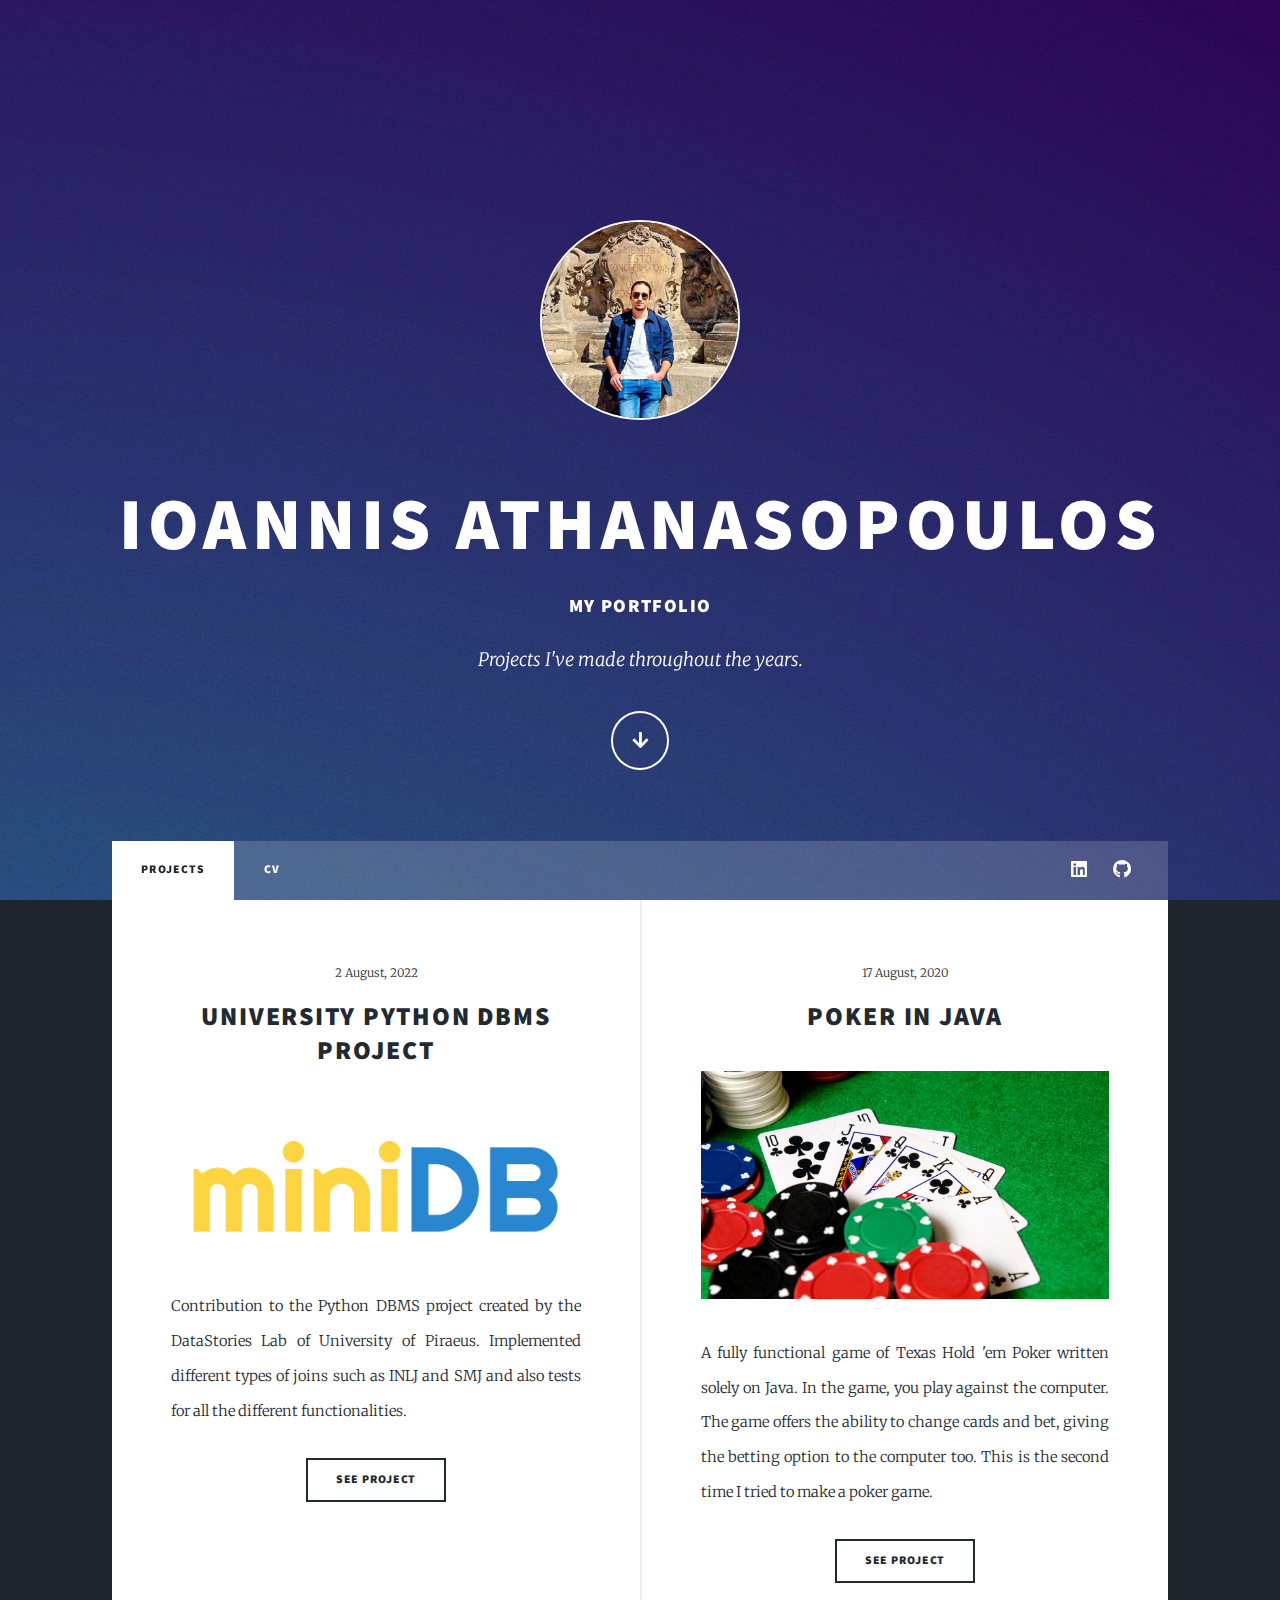
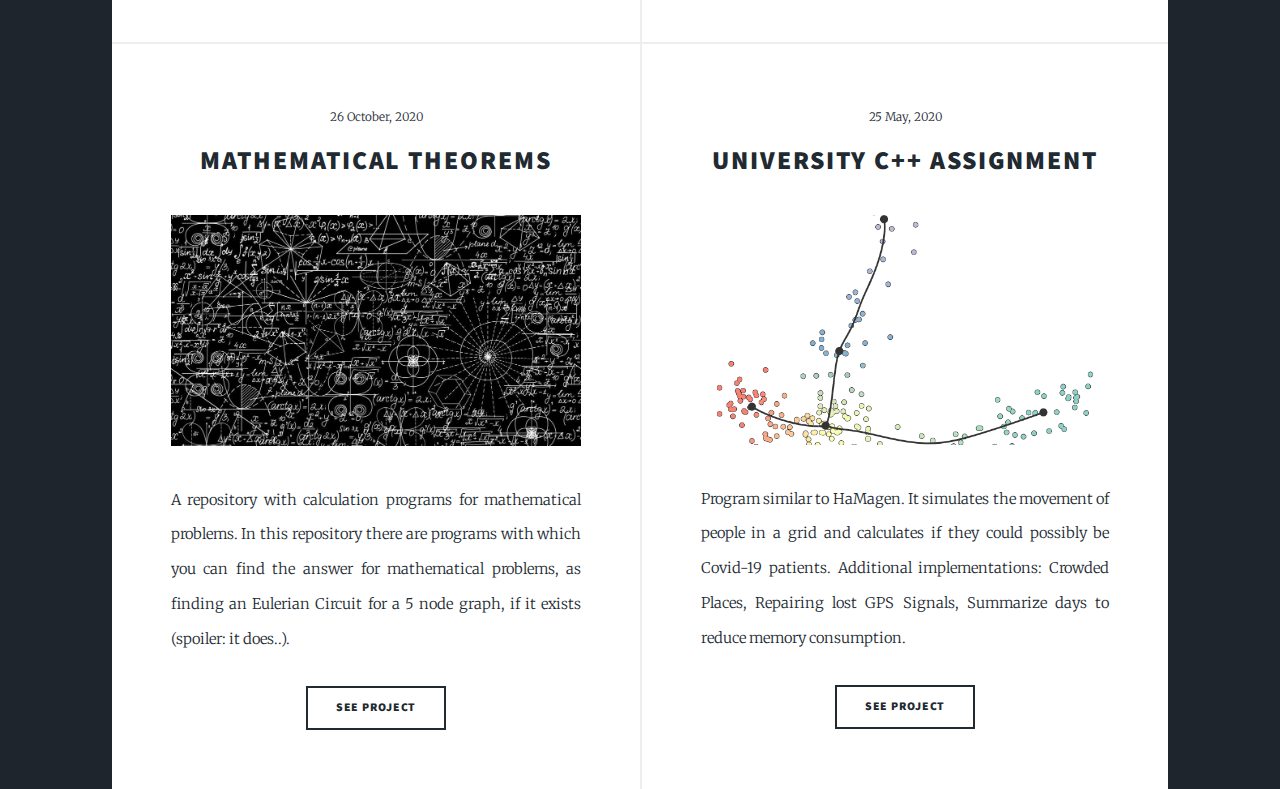
==== commit 448ac8e2: "Update index.html" ====
--- a/index.html
+++ b/index.html
@@ -55,12 +55,12 @@
 								<article>
 									<header>
 										<span class="date">2 August, 2022</span>
-										<h2><a href="https://github.com/John-Athanasopoulos/miniDB" target="_blank" rel="noopener noreferrer">University Python DBMS Project</a></h2>
+										<h2><a href="https://github.com/DataStories-UniPi/miniDB" target="_blank" rel="noopener noreferrer">University Python DBMS Project</a></h2>
 									</header>
-									<a href="https://github.com/John-Athanasopoulos/miniDB" target="_blank" rel="noopener noreferrer" class="image fit"><img src="images/miniDB.png" alt="" /></a>
+									<a href="https://github.com/DataStories-UniPi/miniDB" target="_blank" rel="noopener noreferrer" class="image fit"><img src="images/miniDB.png" alt="" /></a>
 									<p>Contribution to the Python DBMS project created by the DataStories Lab of University of Piraeus. Implemented different types of joins such as INLJ and SMJ and also tests for all the different functionalities.</p>
 									<ul class="actions special">
-										<li><a href="https://github.com/John-Athanasopoulos/miniDB" target="_blank" rel="noopener noreferrer" class="button">See Project</a></li>
+										<li><a href="https://github.com/DataStories-UniPi/miniDB" target="_blank" rel="noopener noreferrer" class="button">See Project</a></li>
 									</ul>
 								</article>
 								<article>
@@ -108,6 +108,5 @@
 			<script src="assets/js/breakpoints.min.js"></script>
 			<script src="assets/js/util.js"></script>
 			<script src="assets/js/main.js"></script>
-
 	</body>
 </html>
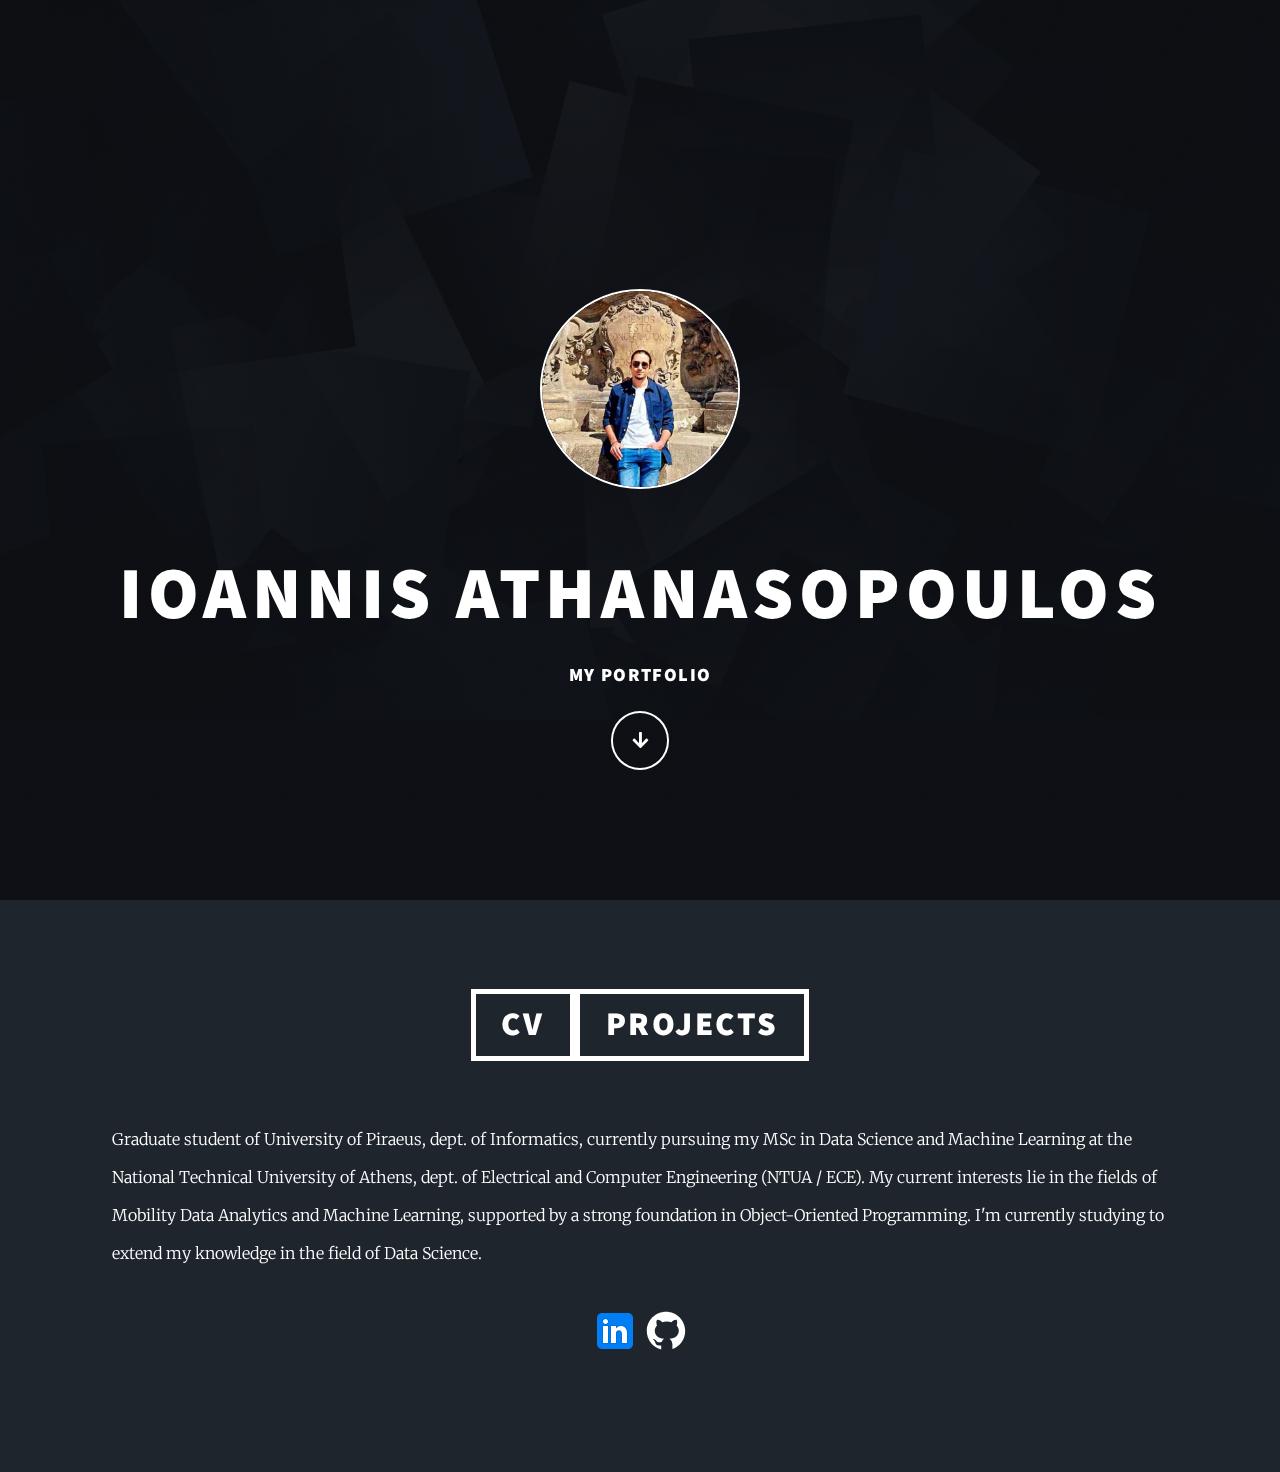
==== commit 5124deab: "New version implemented" ====
--- a/index.html
+++ b/index.html
@@ -18,85 +18,55 @@
 		-ms-overflow-style: none;  /* IE and Edge */
 		scrollbar-width: none;  /* Firefox */
 		}
+
+		.linkedin-svg {
+			all: unset;
+			filter: saturate(1.3);
+			transition: filter 0.3s ease; /* Smooth transition for hover */
+		}
+
+		.linkedin-svg:hover {
+			/* filter: drop-shadow(1px 1px 2px rgba(255, 255, 255, 0.8)); */
+			filter: saturate(1.3) brightness(0.85) contrast(1.25);
+		}
+
+		.github-svg {
+			all: unset;
+			filter: saturate(1.3);
+			transition: filter 0.5s ease; /* Smooth transition for hover */
+		}
+
+		.github-svg:hover {
+			filter: brightness(0.8) contrast(1.25);
+		}
+
 	  </style>
-	<body class="is-preload">
+	<body class="is-preload" style="overflow: hidden;">
 			<div id="wrapper" class="fade-in">
 					<div id="intro">
 						<img src="images/member-giannis.jpg" alt="Avatar" style="width:200px;border-radius:50%;border: 2px solid white">
 						<br><br>
 						<h1>Ioannis Athanasopoulos</h1>
 						<h3>My portfolio</h3>
-						<p>Projects I've made throughout the years.</p>
 						<ul class="actions">
 							<li><a href="#header" class="button icon solid solo fa-arrow-down scrolly">Continue</a></li>
 						</ul>
 					</div>
-				<!-- Header -->
-				<header id="header">
-					<a href="#email" class="logo">Contact me</a>
-				</header>
-
-				<!-- Nav -->
-					<nav id="nav">
-						<ul class="links">
-							<li class="active"><a href="index.html">Projects</a></li>
-							<li><a href="cv.html">CV</a></li>
-						</ul>
-						<ul class="icons">
-							<li><a href="https://www.linkedin.com/in/ioannis-athanasopoulos-3095201b3/" target="_blank" rel="noopener noreferrer" class="icon brands fa-linkedin"><span class="label">LinkedIn</span></a></li>
-							<li><a href="https://github.com/John-Athanasopoulos" target="_blank" rel="noopener noreferrer" class="icon brands fa-github"><span class="label">GitHub</span></a></li>
-						</ul>
-					</nav>
-
-				<!-- Main -->
-					<div id="main">
-						<!-- Posts -->
-							<section class="posts">
-								<article>
-									<header>
-										<span class="date">2 August, 2022</span>
-										<h2><a href="https://github.com/DataStories-UniPi/miniDB" target="_blank" rel="noopener noreferrer">University Python DBMS Project</a></h2>
-									</header>
-									<a href="https://github.com/DataStories-UniPi/miniDB" target="_blank" rel="noopener noreferrer" class="image fit"><img src="images/miniDB.png" alt="" /></a>
-									<p>Contribution to the Python DBMS project created by the DataStories Lab of University of Piraeus. Implemented different types of joins such as INLJ and SMJ and also tests for all the different functionalities.</p>
-									<ul class="actions special">
-										<li><a href="https://github.com/DataStories-UniPi/miniDB" target="_blank" rel="noopener noreferrer" class="button">See Project</a></li>
-									</ul>
-								</article>
-								<article>
-									<header>
-										<span class="date">17 August, 2020</span>
-										<h2><a href="https://github.com/John-Athanasopoulos/Java-Poker" target="_blank" rel="noopener noreferrer">Poker in Java</h2>
-									</header>
-									<a href="https://github.com/John-Athanasopoulos/Java-Poker" class="image fit" target="_blank" rel="noopener noreferrer"><img src="images/javapoker.jfif" alt="" /></a>
-									<p>A fully functional game of Texas Hold 'em Poker written solely on Java. In the game, you play against the computer. The game offers the ability to change cards and bet, giving the betting option to the computer too. This is the second time I tried to make a poker game.</p>
-									<ul class="actions special">
-										<li><a href="https://github.com/John-Athanasopoulos/Java-Poker" class="button" target="_blank" rel="noopener noreferrer">See Project</a></li>
-									</ul>
-								</article>
-								<article>
-									<header>
-										<span class="date">26 October, 2020</span>
-										<h2><a href="https://github.com/John-Athanasopoulos/Mathematical-Problems" target="_blank" rel="noopener noreferrer">Mathematical Theorems</a></h2>
-									</header>
-									<a href="https://github.com/John-Athanasopoulos/Mathematical-Problems" target="_blank" rel="noopener noreferrer" class="image fit"><img src="images/pythonmaths.jfif" alt="" /></a>
-									<p>A repository with calculation programs for mathematical problems. In this repository there are programs with which you can find the answer for mathematical problems, as finding an Eulerian Circuit for a 5 node graph, if it exists (spoiler: it does..).</p>
-									<ul class="actions special">
-										<li><a href="https://github.com/John-Athanasopoulos/Mathematical-Problems" target="_blank" rel="noopener noreferrer" class="button">See Project</a></li>
-									</ul>
-								</article>
-								<article>
-									<header>
-										<span class="date">25 May, 2020</span>
-										<h2><a target="_blank" rel="noopener noreferrer" href="https://github.com/John-Athanasopoulos/Hamagen_copy">University C++ Assignment</a></h2>
-									</header>
-									<a href="https://github.com/John-Athanasopoulos/Hamagen_copy" target="_blank" rel="noopener noreferrer" class="image fit"><img src="images/cpphamagen.png" alt="" /></a>
-									<p>Program similar to HaMagen. It simulates the movement of people in a grid and calculates if they could possibly be Covid-19 patients. Additional implementations: Crowded Places, Repairing lost GPS Signals, Summarize days to reduce memory consumption.</p>
-									<ul class="actions special">
-										<li><a href="https://github.com/John-Athanasopoulos/Hamagen_copy" target="_blank" rel="noopener noreferrer" class="button">See Project</a></li>
-									</ul>
-								</article>
-							</section>
+					<div id="main" style="align-items: center;justify-content: center;">
+						<header id="header" style="flex-direction:unset;">
+							<a href="cv.html" class="logo">CV</a>
+							<a href="projects.html" class="logo">Projects</a>
+							<!-- <a href="mailto:john.athanasopoulos.dim@gmail.com" class="logo">Contact me</a> -->
+						</header>
+						<p style="all:unset; color: white;text-align: center;font-size: medium;">Graduate student of University of Piraeus, dept. of Informatics, currently pursuing my MSc in Data Science and Machine Learning at the National Technical University of Athens, dept. of Electrical and Computer Engineering (NTUA / ECE). My current interests lie in the fields of Mobility Data Analytics and Machine Learning, supported by a strong foundation in Object-Oriented Programming. I'm currently studying to extend my knowledge in the field of Data Science.</p>			
+						<br><br>
+						<a target="_blank" style="all:unset">
+							<center>
+								<img src="images/linkedin.svg" onclick="window.open('https://www.linkedin.com/in/ioannis-athanasopoulos/')" class="linkedin-svg">
+								<img src="images/github.svg" onclick="window.open('https://github.com/John-Athanasopoulos')" class="github-svg">
+							</center>
+						</a>
+						<br><br><br>
 					</div>
 			</div>
 
--- a/assets/css/main.css
+++ b/assets/css/main.css
@@ -3231,10 +3231,11 @@
 			position: absolute;
 			top: 0;
 			left: 0;
+			opacity: 0.6;
 			width: 100%;
 			height: 100%;
 			background-color: #212931;
-			background-image: url("../../images/overlay.png"), linear-gradient(0deg, rgba(0, 0, 0, 0.1), rgba(0, 0, 0, 0.1)), url("../../images/bg.jpg");
+			background-image: url("../../images/overlay.png"), linear-gradient(rgba(0, 0, 0, 0.9), rgba(0, 0, 0, 0.9)), url("../../images/bg.jpg");
 			background-size: auto,								auto,														100% auto;
 			background-position: center,								center,														top center;
 			background-repeat: repeat,								no-repeat,													no-repeat;
@@ -3505,18 +3506,18 @@
 		-moz-flex-direction: column;
 		-webkit-flex-direction: column;
 		-ms-flex-direction: column;
-		flex-direction: column;
+		flex-direction: row;
 		-moz-justify-content: -moz-flex-end;
 		-webkit-justify-content: -webkit-flex-end;
 		-ms-justify-content: -ms-flex-end;
-		justify-content: flex-end;
+		justify-content: center;
 		pointer-events: none;
 		-moz-user-select: none;
 		-webkit-user-select: none;
 		-ms-user-select: none;
 		user-select: none;
-		height: 20rem;
-		padding-bottom: 8rem;
+		height: 15rem;
+		/* padding-bottom: 8rem; */
 		position: relative;
 		text-align: center;
 		z-index: 2;
@@ -3756,8 +3757,8 @@
 /* Main */
 
 	#main {
-		background-color: #ffffff;
-		position: relative;
+		/* background-color: #ffffff; */
+		/* position: relative; */
 		margin: 0 auto;
 		width: calc(100% - 4rem);
 		max-width: 72rem;
@@ -3826,7 +3827,7 @@
 		#main > .posts {
 			display: -moz-flex;
 			display: -webkit-flex;
-			display: -ms-flex;
+			display: -ms-flex; 
 			display: flex;
 			-moz-flex-wrap: wrap;
 			-webkit-flex-wrap: wrap;
